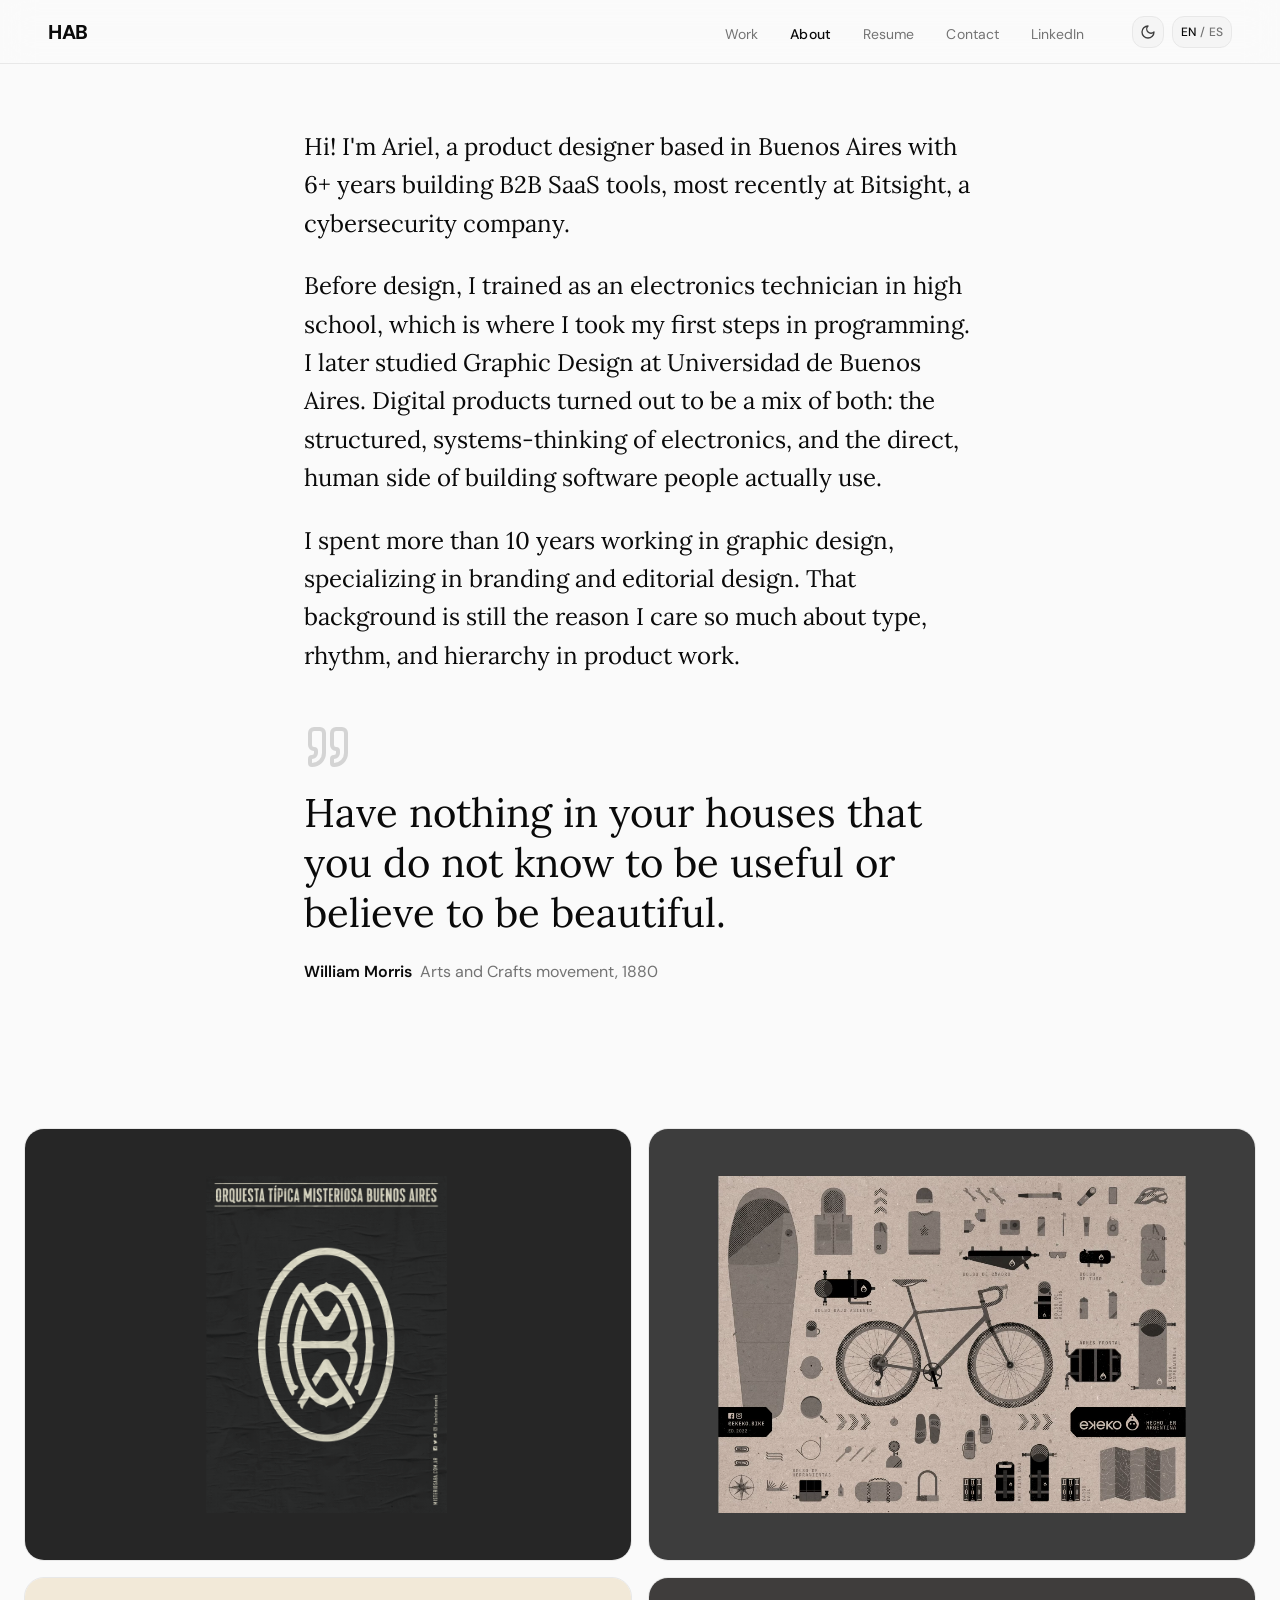
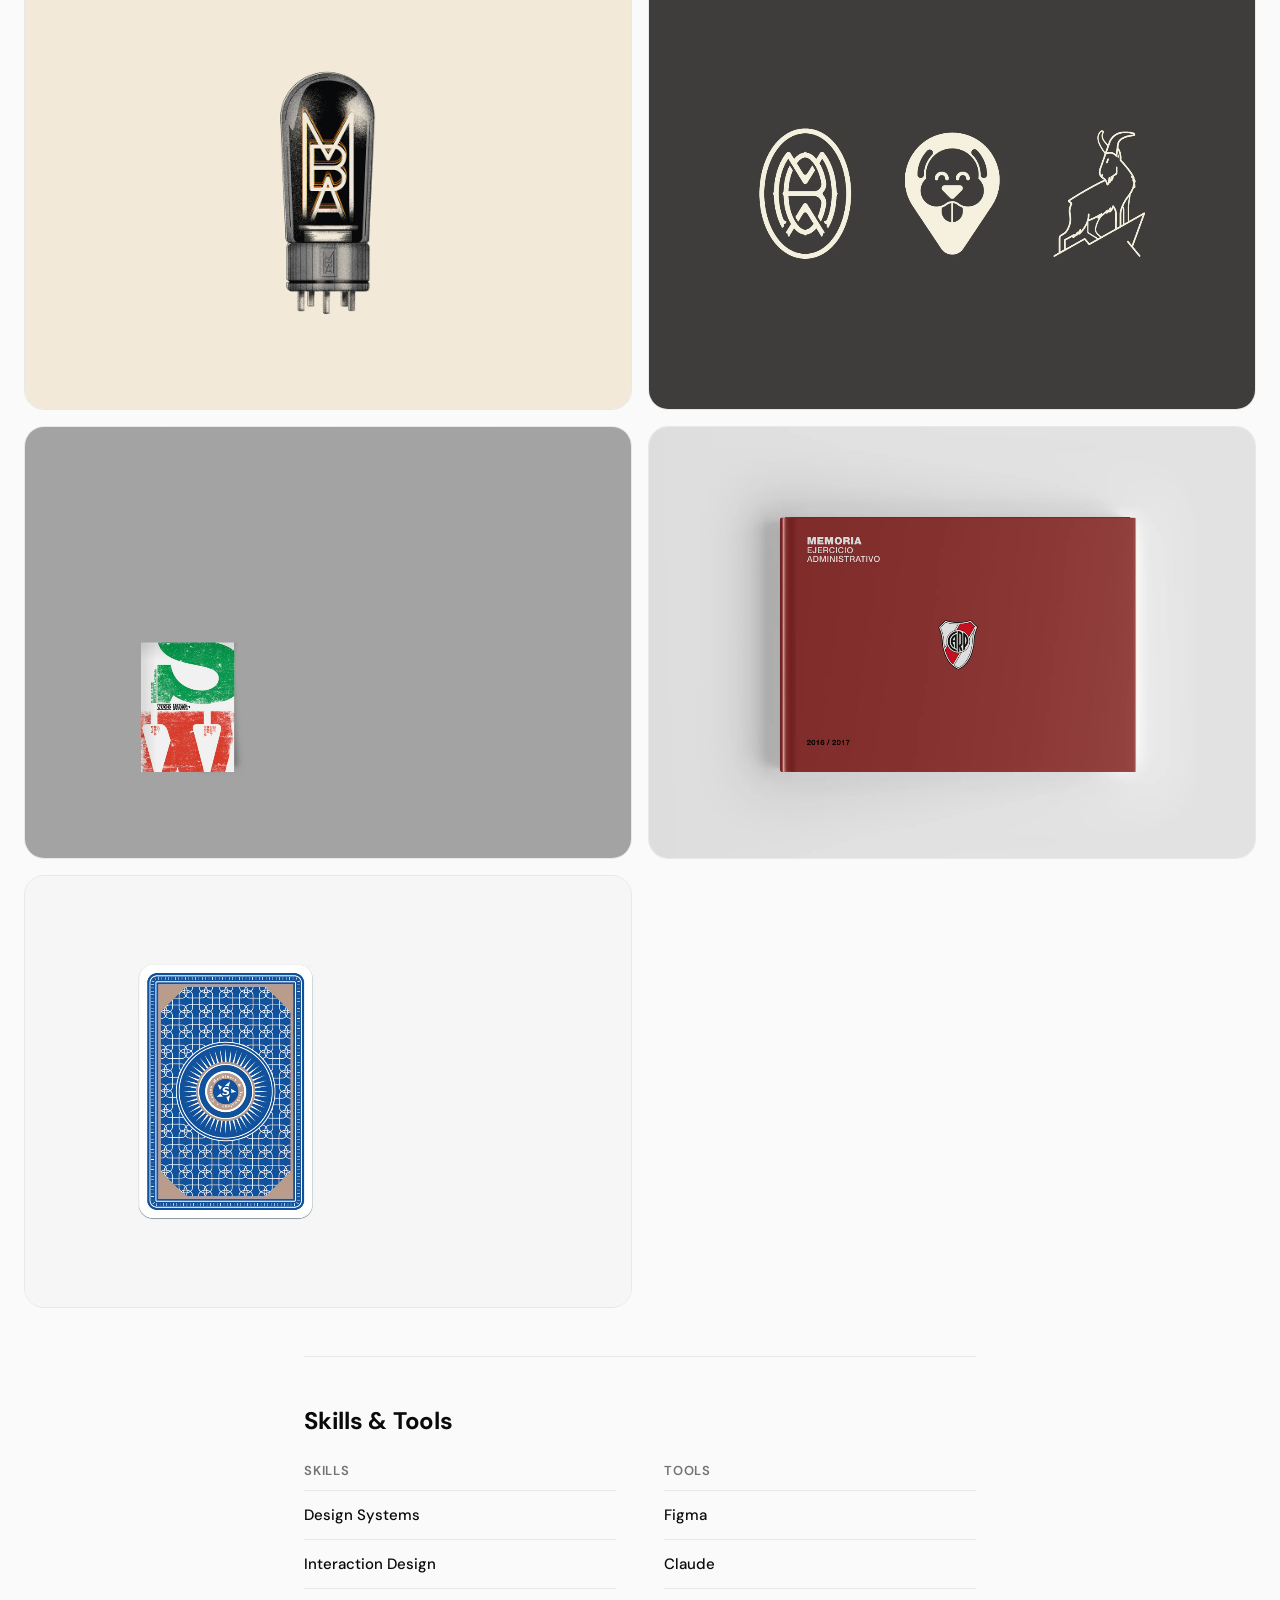
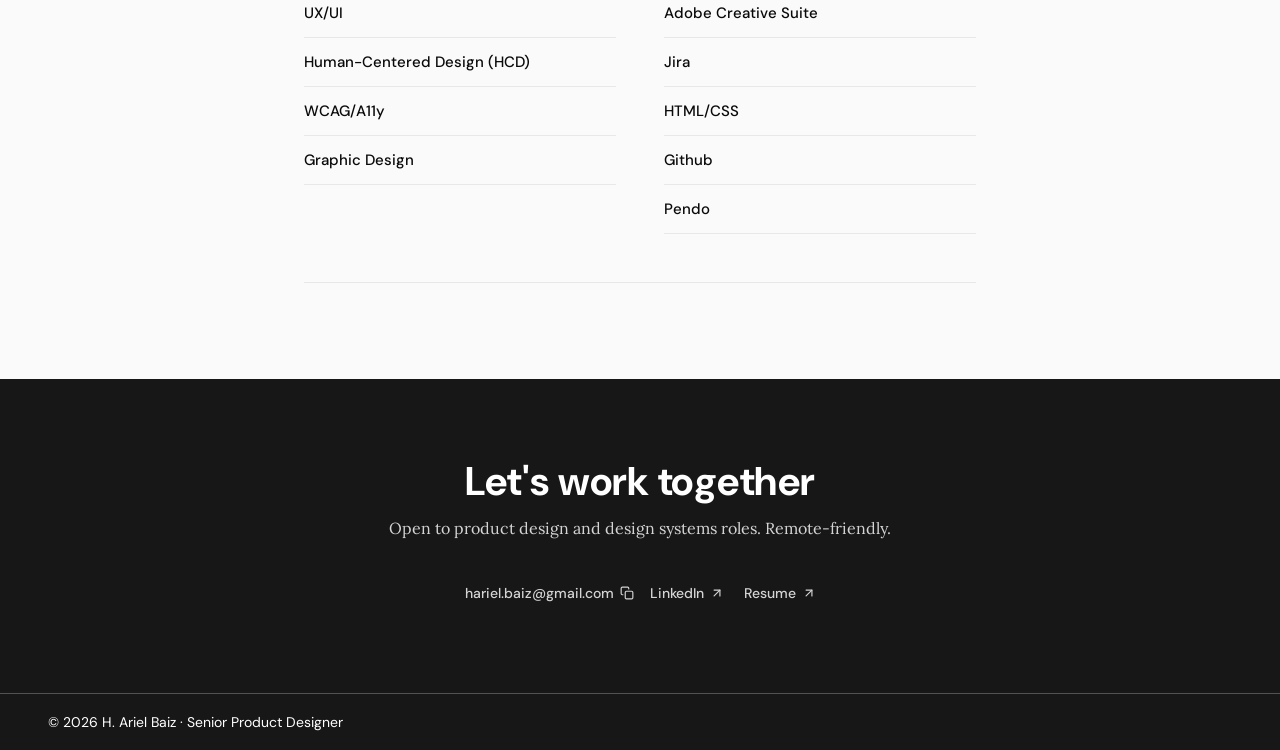
==== about.html @ 9fe49518 "v1.2.0 — CS3 gate disabled, CS2 outcome banner layout, About page updates" ====
<!DOCTYPE html>
<html lang="en" data-i18n-title="meta.title.about">
<head>
  <meta charset="UTF-8"/>
  <link rel="stylesheet" href="css/tokens.css"/>
  <link rel="stylesheet" href="css/base.css"/>
  <link rel="stylesheet" href="css/about.css"/>
  <link rel="icon" href="images/favicon.ico"/>
  <meta name="viewport" content="width=device-width, initial-scale=1.0"/>
  <title>About — H. Ariel Baiz · Senior Product Designer</title>
</head>
<body>

<nav>
  <a class="nav-name" href="index.html" data-i18n="nav.brand">HAB</a>
  <ul class="nav-links">
    <li><a href="index.html#work" data-i18n="nav.work">Work</a></li>
    <li><a href="about.html" aria-current="page" data-i18n="nav.about">About</a></li>
    <li><a href="downloads/Hariel-Baiz-Resume-EN.pdf" data-i18n-href="resume.href" target="_blank"><span data-i18n="nav.resume">Resume</span></a></li>
    <li><a href="#" data-email-href><span data-i18n="nav.contact">Contact</span></a></li>
    <li><a href="https://www.linkedin.com/in/hariel-baiz" class="nav-cta" target="_blank"><span data-i18n="nav.linkedin">LinkedIn</span></a></li>
  </ul>
  <div class="nav-controls">
    <button class="theme-toggle" aria-label="Toggle theme">
      <span class="icon-moon"><svg width="16" height="16" viewBox="0 0 24 24" fill="none" stroke="currentColor" stroke-width="2" stroke-linecap="round" stroke-linejoin="round"><path d="M12 3a6 6 0 0 0 9 9 9 9 0 1 1-9-9Z"/></svg></span>
      <span class="icon-sun"><svg width="16" height="16" viewBox="0 0 24 24" fill="none" stroke="currentColor" stroke-width="2" stroke-linecap="round" stroke-linejoin="round"><circle cx="12" cy="12" r="4"/><path d="M12 2v2"/><path d="M12 20v2"/><path d="m4.93 4.93 1.41 1.41"/><path d="m17.66 17.66 1.41 1.41"/><path d="M2 12h2"/><path d="M20 12h2"/><path d="m6.34 17.66-1.41 1.41"/><path d="m19.07 4.93-1.41 1.41"/></svg></span>
    </button>
    <button class="lang-toggle" aria-label="Toggle language">
      <span class="lang-active">EN</span><span class="lang-sep">/</span><span class="lang-label">ES</span>
    </button>
    <button class="nav-toggle" aria-label="Toggle menu" aria-expanded="false">
      <svg class="icon-menu" width="18" height="18" viewBox="0 0 24 24" fill="none" stroke="currentColor" stroke-width="2" stroke-linecap="round" stroke-linejoin="round"><line x1="3" y1="6" x2="21" y2="6"/><line x1="3" y1="12" x2="21" y2="12"/><line x1="3" y1="18" x2="21" y2="18"/></svg>
      <svg class="icon-close" width="18" height="18" viewBox="0 0 24 24" fill="none" stroke="currentColor" stroke-width="2" stroke-linecap="round" stroke-linejoin="round"><line x1="18" y1="6" x2="6" y2="18"/><line x1="6" y1="6" x2="18" y2="18"/></svg>
    </button>
  </div>
</nav>

<!-- ── MAIN ── -->
<main class="about-wrap">

  <!-- BIO -->
  <section class="about-bio reveal">
    <div class="about-bio__text">
      
      <p data-i18n="about.p1">Hi! I'm Ariel, a product designer based in Buenos Aires with 6+ years building B2B SaaS tools, most recently at Bitsight, a cybersecurity company.</p>
      <p data-i18n="about.p2">Before design, I trained as an electronics technician in high school, which is where I took my first steps in programming. I later studied Graphic Design at Universidad de Buenos Aires. Digital products turned out to be a mix of both: the structured, systems-thinking of electronics, and the direct, human side of building software people actually use.</p>
      <p class="about-gd-para" data-i18n="about.p3">
        I spent more than 10 years working in graphic design, specializing in branding and editorial design. That background is still the reason I care so much about type, rhythm, and hierarchy in product work.
      </p>
      <div class="testimonial-card testimonial-card--inline">
        <div class="quote-icon"><svg viewBox="0 0 24 24" fill="none" stroke="currentColor" stroke-width="2" stroke-linecap="round" stroke-linejoin="round"><path d="M16 3a2 2 0 0 0-2 2v6a2 2 0 0 0 2 2 1 1 0 0 1 1 1v1a2 2 0 0 1-2 2 1 1 0 0 0-1 1v2a1 1 0 0 0 1 1 6 6 0 0 0 6-6V5a2 2 0 0 0-2-2z"/><path d="M5 3a2 2 0 0 0-2 2v6a2 2 0 0 0 2 2 1 1 0 0 1 1 1v1a2 2 0 0 1-2 2 1 1 0 0 0-1 1v2a1 1 0 0 0 1 1 6 6 0 0 0 6-6V5a2 2 0 0 0-2-2z"/></svg></div>
        <div class="testimonial-quote" data-i18n="about.quote.text">Have nothing in your houses that you do not know to be useful or believe to be beautiful.</div>
        <div class="testimonial-meta">
          <span class="t-role">William Morris</span>
          <span class="t-moment" data-i18n="about.quote.moment">Arts and Crafts movement, 1880</span>
        </div>
      </div>
      
    </div>
  </section>

  <!-- GRAPHIC DESIGN GRID -->
  <section class="graphic-grid reveal">
    <div class="graphic-grid__items">
      <figure class="graphic-grid__item">
        <div class="graphic-grid__media"><img src="images/about/mba-posters.gif" alt="MBA poster series" loading="lazy"/></div>
      </figure>
      <figure class="graphic-grid__item">
        <div class="graphic-grid__media"><video src="images/about/bitacoras.webm" autoplay muted loop playsinline></video></div>
      </figure>
      <figure class="graphic-grid__item">
        <div class="graphic-grid__media"><img src="images/about/mba-illustration.png" alt="MBA illustration work" loading="lazy"/></div>
      </figure>
      <figure class="graphic-grid__item">
        <div class="graphic-grid__media"><video src="images/about/logos.webm" autoplay muted loop playsinline></video></div>
      </figure>
      <figure class="graphic-grid__item">
        <div class="graphic-grid__media"><video src="images/about/tuco.webm" autoplay muted loop playsinline></video></div>
      </figure>
      <figure class="graphic-grid__item">
        <div class="graphic-grid__media"><video src="images/about/river.webm" autoplay muted loop playsinline></video></div>
      </figure>
      <figure class="graphic-grid__item">
        <div class="graphic-grid__media"><video src="images/about/casino.webm" autoplay muted loop playsinline></video></div>
      </figure>
    </div>
  </section>

  <div class="divider"></div>

  <!-- SKILLS -->
  <section class="about-skills about-skills--plain reveal">
    <h2 data-i18n="about.skills.heading">Skills & Tools</h2>
    <div class="about-skills__columns">
      <div class="about-skills__col">
        <h3 class="about-skills__subhead" data-i18n="about.skills.subhead">Skills</h3>
        <ul class="plain-list">
          <li><span class="plain-list__name">Design Systems</span></li>
          <li><span class="plain-list__name">Interaction Design</span></li>
          <li><span class="plain-list__name">UX/UI</span></li>
          <li><span class="plain-list__name">Human-Centered Design (HCD)</span></li>
          <li><span class="plain-list__name">WCAG/A11y</span></li>
          <li><span class="plain-list__name">Graphic Design</span></li>
        </ul>
      </div>
      <div class="about-skills__col">
        <h3 class="about-skills__subhead" data-i18n="about.tools.subhead">Tools</h3>
        <ul class="plain-list">
          <li><span class="plain-list__name">Figma</span></li>
          <li><span class="plain-list__name">Claude</span></li>
          <li><span class="plain-list__name">Adobe Creative Suite</span></li>
          <li><span class="plain-list__name">Jira</span></li>
          <li><span class="plain-list__name">HTML/CSS</span></li>
          <li><span class="plain-list__name">Github</span></li>
          <li><span class="plain-list__name">Pendo</span></li>
        </ul>
      </div>
    </div>
  </section>

  <div class="divider"></div>


</main>

<!-- ── CONTACT ── -->
<section class="contact-dark">
  <h2 data-i18n="contact.title">Let's work <em>together</em></h2>
  <p data-i18n="contact.sub">Open to product design and design systems roles. Remote-friendly.</p>
  <div class="contact-links">
    <span class="email-copy-group">
      <a href="#" class="btn-text-dark" data-email>hariel.baiz@gmail.com</a>
      <button type="button" class="copy-btn" data-copy-email aria-label="Copy email address">
        <svg class="icon-copy" width="14" height="14" viewBox="0 0 24 24" fill="none" stroke="currentColor" stroke-width="2" stroke-linecap="round" stroke-linejoin="round"><rect x="9" y="9" width="13" height="13" rx="2"/><path d="M5 15H4a2 2 0 0 1-2-2V4a2 2 0 0 1 2-2h9a2 2 0 0 1 2 2v1"/></svg>
        <svg class="icon-check" width="14" height="14" viewBox="0 0 24 24" fill="none" stroke="currentColor" stroke-width="2" stroke-linecap="round" stroke-linejoin="round"><path d="M20 6 9 17l-5-5"/></svg>
      </button>
    </span>
    <a href="https://www.linkedin.com/in/hariel-baiz" class="btn-text-dark"><span data-i18n="nav.linkedin">LinkedIn</span> <svg width="14" height="14" viewBox="0 0 24 24" fill="none" stroke="currentColor" stroke-width="2" stroke-linecap="round" stroke-linejoin="round"><path d="M7 7h10v10"/><path d="M7 17 17 7"/></svg></a>
    <a href="downloads/Hariel-Baiz-Resume-EN.pdf" data-i18n-href="resume.href" target="_blank" class="btn-text-dark"><span data-i18n="nav.resume">Resume</span> <svg width="14" height="14" viewBox="0 0 24 24" fill="none" stroke="currentColor" stroke-width="2" stroke-linecap="round" stroke-linejoin="round"><path d="M7 7h10v10"/><path d="M7 17 17 7"/></svg></a>
  </div>
</section>

<footer>
  <p data-i18n="footer.copy">© 2026 H. Ariel Baiz · Senior Product Designer</p>
</footer>

<script src="js/site.js" defer></script>
---- css/tokens.css ----
/*
 * tokens.css
 * ─────────────────────────────────────────────────────────
 * HAriel Baiz · Portfolio Design System
 * Source: Figma portfolio-DS  ·  Reference: doc.cc
 *
 * STRUCTURE
 *   1. Google Fonts
 *   2. Primitives  (raw neutral scale + brand)
 *   3. Light mode  (semantic tokens  →  :root)
 *   4. Dark mode   (overrides        →  [data-theme="dark"])
 *   5. Typography tokens
 *   6. Spacing & radius
 *
 * COLOR RULES
 *   · UI uses neutral scale exclusively — including --brand (2026:
 *     replaced blue with neutral. See section 3/4 for values).
 *   · --brand = interactive only: buttons, links, active nav,
 *     focus ring, tag text — now a dark/light neutral flip instead
 *     of a hue, reusing the same --bg-inverse pairing as buttons
 *   · Accent illustration palette (orange, yellow) = NOT for UI
 *
 * TYPOGRAPHY RULES (from Figma Typography page)
 *   Display  → Space Grotesk Bold    72/56/40px  tracking -2/-1.5/-1px
 *   Heading  → DM Sans ExtraBold     32/24px     tracking -0.5/-0.25px
 *              DM Sans Medium        20/18px
 *   Body     → Lora Regular          18/16px     lh 30/26px
 *   UI       → DM Sans Medium        16/14/12px
 *   Nav      → DM Sans Regular       14px
 * ─────────────────────────────────────────────────────────
 */

/* ── 1. FONTS ──────────────────────────────────────────── */
@import url('https://fonts.googleapis.com/css2?family=Space+Grotesk:wght@500,700&family=DM+Sans:ital,opsz,wght@0,9..40,400;0,9..40,500;0,9..40,800;1,9..40,400&family=Lora:ital,wght@0,400;1,400&family=DM+Mono:wght@400;500&display=swap');

/* ── 2. PRIMITIVES ─────────────────────────────────────── */
:root {
  /* Neutral scale — doc.cc foundation */
  --n-0:   #ffffff;
  --n-0-opacity: #fafafa9f;
  --n-50:  #fafafa;
  --n-100: #f5f5f5;
  --n-200: #e8e8e8;
  --n-300: #d4d4d4;
  --n-400: #a3a3a3;
  --n-500: #737373;
  --n-600: #525252;
  --n-700: #3d3d3d;
  --n-800: #262626;
  --n-900: #171717;
  --n-950: #0a0a0a;
  --n-950-opacity: #1717179f;

  /* Brand primitives — blue scale (poster reference), kept for history/
     reference only. No longer wired to --brand (see section 3/4 below,
     2026: brand color replaced with neutral scale across the whole site). */
  --blue-300: #8CA0FF;
  --blue-400: #6E86FF;
  --blue-500: #3350F0;
  --blue-600: #1E2FC2;
  --blue-700: #131F94;

  /* Accent primitives — illustration / decorative use only, not for core UI */
  --orange-500: #E2601C;
  --yellow-500: #E3A72A;

  /* Legacy purple aliases kept for reference — no longer used as brand */
  --purple-600: #3a149a;
  --purple-700: #2b0c7d;
  --purple-300: #9b7dff;
  --purple-500: #4B1EBA;
  --purple-400: #673CD8;
}

/* ── 3. LIGHT MODE (default) ────────────────────────────── */
:root {
  /* Backgrounds */
  --bg:         var(--n-0);
  --bg-subtle:  var(--n-50);
  --bg-muted:   var(--n-100);
  --bg-inverse: var(--n-900);  /* used for dark CTA / contact section */
  --bg-opacity: var(--n-0-opacity);

  /* Surfaces */
  --surface-card:    var(--n-100);
  --surface-card-inverse: var(--n-800);  /* dark card surface, e.g. outcome stats */
  --surface-overlay: rgba(255,255,255,0.95);

  /* Text */
  --text:    var(--n-950);   /* primary   #0a0a0a */
  --text-2:  var(--n-700);   /* secondary #525252 */
  --text-3:  var(--n-500);   /* tertiary  #737373 */
  --text-on-inverse: var(--n-0);
  --text-on-inverse-2: var(--n-300);
  /* Paired with --surface-card-inverse (brand-blue fill) — verified AA against
     both light-mode fill (#1E2FC2, 9.37:1 / 7.98:1) and dark-mode fill (#3350F0,
     5.92:1 / 5.04:1). --blue-300 fails on both (3.83:1 / 2.42:1) — don't use it here. */
  /* Resolves to --text-on-inverse so it always pairs correctly with
     --brand-fill below, which is itself just --bg-inverse. */
  --text-on-brand:   var(--text-on-inverse);
  --text-on-brand-2: var(--text-on-inverse-2);

  /* Borders */
  --border:     var(--n-200);   /* default #e8e8e8 */
  --border-mid: var(--n-300);   /* medium  #d4d4d4 */
  --border-str: var(--n-400);   /* strong  #a3a3a3 */
  --border-on-inverse: var(--n-600);  /* 7.11:1 vs --bg-inverse here (near-black #171717) */

  /* Brand — interactive elements only. Neutral scale, not blue:
     text/link use is a dark neutral, hover deepens further.
     Fill reuses --bg-inverse so buttons automatically get the
     correct dark/light flip (and contrast) per theme — same
     verified pairing as the inverse contact-section card. */
  --brand:       var(--n-900);     /* text/link use */
  --brand-hover: var(--n-950);     /* darker on hover */
  --brand-fill:       var(--bg-inverse);   /* button/progress-bar backgrounds */
  --brand-fill-hover: var(--n-950);
  --brand-tag-bg: var(--n-200);    /* tag pill background — already neutral */

  /* Nav */
  --nav-bg:      var(--surface-overlay);
  --nav-border:  var(--border);
  --nav-text:    var(--text-3);
  --nav-link:   var(--text);

  /* Callout / feature card backgrounds */
  --surface-feature: var(--n-100);
  --surface-win:  #f0faf5;
  --surface-pain: #fdf5f2;
  --border-win:   #b8e4cc;
  --border-pain:  #f5d0c5;
  --surface-shipped:  #f0faf5;
  --border-shipped:   #b8e4cc;
  --surface-deferred: #fdf5f2;
  --border-deferred:  #f5d0c5;
}

/* ── 4. DARK MODE ───────────────────────────────────────── */
[data-theme="dark"] {
  /* Backgrounds */
  --bg:         var(--n-950);  /* #0a0a0a */
  --bg-subtle:  var(--n-900);
  --bg-muted:   var(--n-800);
  --bg-inverse: var(--n-100);    /* contact section flips to white in dark mode */
  --bg-opacity:var(--n-950-opacity);

  /* Surfaces */
  --surface-card:    var(--n-800);
  --surface-card-inverse: var(--n-200);  /* light card surface, e.g. outcome stats */
  --surface-overlay: rgba(10,10,10,0.95);

  /* Text */
  --text:    var(--n-0);     /* #ffffff */
  --text-2:  var(--n-200);   /* #a3a3a3 */
  --text-3:  var(--n-400);   /* #737373 */
  --text-on-inverse: var(--n-950);
  --text-on-inverse-2: var(--n-600);

  /* Borders */
  --border:     var(--n-700);   /* #262626 */
  --border-mid: var(--n-600);   /* #3d3d3d */
  --border-str: var(--n-500);   /* #525252 */
  /* --bg-inverse flips to near-white here — was missing this override
     entirely, so .btn-ghost-dark's border fell back to the light-mode
     value (n-600) or, worse, a hardcoded white that vanished. */
  --border-on-inverse: var(--n-300);  /* 4.35:1 vs --bg-inverse here (near-white #f5f5f5) */

  /* Brand — text use: light neutral, readable against the dark page bg */
  --brand:       var(--n-100);
  --brand-hover: var(--n-0);
  /* Fill use (buttons, progress bar): --bg-inverse flips light here, so it
     still pops against the dark page — paired text uses --text-on-inverse
     (dark), which flips automatically along with it. */
  --brand-fill:       var(--bg-inverse);
  --brand-fill-hover: var(--n-0);
  --brand-tag-bg: var(--n-700);

  /* Nav */
  --nav-bg:     var(--surface-overlay);
  --nav-border: var(--border);
  --nav-text:   var(--text-3);
  --nav-link:   var(--text);

  /* Callout surfaces */
  --surface-feature: var(--n-800);
  --surface-win:  #0d1f15;
  --surface-pain: #1f0f0a;
  --border-win:   #1d4a30;
  --border-pain:  #4a2010;
  --surface-shipped:  #0d1f15;
  --border-shipped:   #1d4a30;
  --surface-deferred: #1f0f0a;
  --border-deferred:  #4a2010;
}

/* ── 5. TYPOGRAPHY TOKENS ───────────────────────────────── */
:root {
  --f-display: 'DM Sans', sans-serif;
  --f-ui:      'DM Sans', system-ui, sans-serif;
  --f-body:    'Lora', Georgia, serif;
  --f-mono:    'DM Mono', monospace;

  /* Display — Space Grotesk Bold */
  --t-display-2xl: 700 72px/80px var(--f-display);
  --t-display-xl:  700 56px/64px var(--f-display);
  --t-display-lg:  700 40px/48px var(--f-display);

  /* Heading — DM Sans */
  --t-heading-xl: 700 32px/40px var(--f-ui);   /* letter-spacing: -0.5px */
  --t-heading-lg: 700 24px/32px var(--f-ui);   /* letter-spacing: -0.25px */
  --t-heading-md: 500 20px/28px var(--f-ui);
  --t-heading-sm: 500 18px/26px var(--f-ui);

  /* Body — Lora */
  --t-body-lg: 400 18px/30px var(--f-body);
  --t-body-md: 400 16px/26px var(--f-body);

  /* UI — DM Sans */
  --t-label-lg: 500 16px/24px var(--f-ui);
  --t-label-md: 500 14px/20px var(--f-ui);
  --t-label-sm: 500 12px/16px var(--f-ui);
  --t-caption:  400 12px/16px var(--f-ui);
  --t-nav:      400 14px/20px var(--f-ui);
}

/* ── 6. SPACING & RADIUS ────────────────────────────────── */
:root {
  --r-sm:   6px;
  --r-md:   12px;
  --r-lg:   20px;
  --r-pill: 999px;

  --space-xs:  8px;
  --space-sm:  16px;
  --space-md:  24px;
  --space-lg:  48px;
  --space-xl:  80px;
  --space-2xl: 96px;

  /* Legacy aliases — referenced by case study components */
  --radius-sm:  var(--r-sm);
  --radius-md:  var(--r-md);
  --radius-lg:  var(--r-lg);
  --purple:     var(--brand);        /* now resolves to neutral */
  --purple-mid: var(--brand-hover);  /* now resolves to neutral */
  --magenta:    var(--brand);        /* now resolves to neutral */
  --bg-soft:    var(--bg-subtle);
  --bg-card:    var(--surface-card);
  --text-mid:   var(--text-2);
  --text-mute:  var(--text-3);
}
---- css/base.css ----
/*
 * base.css
 * ─────────────────────────────────────────────────────────
 * Reset · Nav · Footer · Buttons · Chips · Utilities
 * Shared by every page in the portfolio
 * ─────────────────────────────────────────────────────────
 */

/* ── RESET ─────────────────────────────────────────────── */
*, *::before, *::after { box-sizing: border-box; margin: 0; padding: 0; }
html { scroll-behavior: smooth; overflow-x: hidden; }
img, video { max-width: 100%; display: block; }

/* ── BASE ──────────────────────────────────────────────── */
body {
  font-family: var(--f-ui);
  font-size: 20px;
  background: var(--bg-subtle);
  color: var(--text);
  line-height: 1.6;
  -webkit-font-smoothing: antialiased;
  transition: background-color 0.25s ease, color 0.25s ease;
}

/* ── NAV ───────────────────────────────────────────────── */
nav {
  position: sticky;
  top: 0;
  z-index: 100;
  background: var(--bg-opacity);
  backdrop-filter: blur(16px);
  -webkit-backdrop-filter: blur(16px);
  border-bottom: 1px solid var(--nav-border);
  height: 64px;
  padding: 0 48px;
  display: flex;
  align-items: center;
  justify-content: space-between;
  gap: 32px;
}

/* Logo — Space Grotesk Bold 18px */
.nav-name {
  font-family: var(--f-display);
  font-weight: 800;
  font-size: 20px;
  line-height: 1;
  letter-spacing: -0.3px;
  color: var(--text);
  text-decoration: none;
  white-space: nowrap;
  flex-shrink: 0;
}

.nav-links {
  display: flex;
  gap: 32px;
  list-style: none;
  flex: 1;
  justify-content: flex-end;
  margin-right: 16px;
}

/* Nav/Default — DM Sans Regular 14px */
.nav-links a {
  font-family: var(--f-ui);
  font-size: 14px;
  font-weight: 400;
  line-height: 20px;
  letter-spacing: 0.1px;
  color: var(--nav-text);
  text-decoration: none;
  transition: color 0.15s;
  display: inline-flex;
  align-items: center;
  gap: 4px;
}
.nav-links a:hover,
.nav-links a[aria-current="page"] {
  /* Nav/Active — DM Sans Medium */
  font-weight: 500;
  color: var(--nav-link);
}

/* Contact CTA — DM Sans Medium 14px brand */
.nav-cta {
  font-family: var(--f-ui);
  font-weight: 400;
  font-size: 14px;
  line-height: 20px;
  letter-spacing: 0.1px;
  color: var(--nav-text);
  text-decoration: none;
  white-space: nowrap;
  flex-shrink: 0;
  transition: opacity 0.15s;
}
.nav-cta:hover { 
  font-weight: 500; 
  color: var(--nav-link);
}

/* ── NAV CONTROLS (theme + lang) ────────────────────────── */
.nav-controls {
  display: flex;
  align-items: center;
  gap: 8px;
  flex-shrink: 0;
}

/* Theme toggle button */
.theme-toggle {
  width: 32px;
  height: 32px;
  border-radius: var(--r-md);
  border: 1px solid var(--border);
  background: var(--bg-muted);
  color: var(--text-2);
  cursor: pointer;
  display: flex;
  align-items: center;
  justify-content: center;
  font-size: 15px;
  transition: background 0.15s, border-color 0.15s, color 0.15s;
  padding: 0;
  line-height: 1;
}
.theme-toggle:hover {
  background: var(--bg-subtle);
  border-color: var(--border-mid);
  color: var(--text);
}
/* Icon swap via data-theme on <html> */
.theme-toggle .icon-sun  { display: none; }
.theme-toggle .icon-moon { display: block; }
[data-theme="dark"] .theme-toggle .icon-sun  { display: block; }
[data-theme="dark"] .theme-toggle .icon-moon { display: none; }
.theme-toggle .icon-sun svg,
.theme-toggle .icon-moon svg { width: 16px; height: 16px; display: block; }

/* Language toggle button (EN / ES) */
.lang-toggle {
  height: 32px;
  border-radius: var(--r-md);
  border: 1px solid var(--border);
  background: var(--bg-muted);
  color: var(--text-2);
  cursor: pointer;
  display: flex;
  align-items: center;
  gap: 4px;
  font-family: 'DM Sans', sans-serif;
  font-size: 12px;
  font-weight: 500;
  padding: 0 8px;
  line-height: 1;
  transition: background 0.15s, border-color 0.15s, color 0.15s;
}
.lang-toggle:hover {
  background: var(--bg-subtle);
  border-color: var(--border-mid);
  color: var(--text);
}
.lang-toggle .lang-active {
  color: var(--text);
}
.lang-toggle .lang-sep {
  color: var(--text-3);
}
.lang-toggle .lang-label {
  color: var(--text-3);
}

/* Mobile nav toggle (hamburger) — hidden on desktop, shown below 640px */
.nav-toggle {
  display: none;
  width: 32px;
  height: 32px;
  border-radius: var(--r-md);
  border: 1px solid var(--border);
  background: var(--bg-muted);
  color: var(--text-2);
  cursor: pointer;
  align-items: center;
  justify-content: center;
  padding: 0;
  line-height: 1;
  transition: background 0.15s, border-color 0.15s, color 0.15s;
}
.nav-toggle:hover {
  background: var(--bg-subtle);
  border-color: var(--border-mid);
  color: var(--text);
}
.nav-toggle svg { width: 18px; height: 18px; display: block; }
.nav-toggle .icon-close { display: none; }
.nav-toggle.is-open .icon-menu  { display: none; }
.nav-toggle.is-open .icon-close { display: block; }

/* ── DIVIDER ────────────────────────────────────────────── */
.divider {
  height: 1px;
  background: var(--border);
}

/* ── BUTTONS ────────────────────────────────────────────── */

/* Button/MD — DM Sans Medium 14px/20px */
.btn-primary {
  display: inline-flex;
  align-items: center;
  gap: 6px;
  font-family: var(--f-ui);
  font-weight: 500;
  font-size: 14px;
  line-height: 20px;
  letter-spacing: 0.1px;
  color: #fff;
  background: var(--brand-fill);
  padding: 10px 20px;
  border-radius: var(--r-md);
  border: none;
  text-decoration: none;
  cursor: pointer;
  transition: background 0.15s, transform 0.15s;
  white-space: nowrap;
}
.btn-primary:hover {
  background: var(--brand-fill-hover);
  transform: translateY(-1px);
}

.btn-secondary {
  display: inline-flex;
  align-items: center;
  gap: 6px;
  font-family: var(--f-ui);
  font-weight: 500;
  font-size: 14px;
  line-height: 20px;
  letter-spacing: 0.1px;
  color: var(--text);
  background: transparent;
  border: 1px solid var(--border-mid);
  padding: 10px 20px;
  border-radius: var(--r-md);
  text-decoration: none;
  cursor: pointer;
  transition: border-color 0.15s, color 0.15s, transform 0.15s;
  white-space: nowrap;
}
.btn-secondary:hover {
  border-color: var(--border-str);
  transform: translateY(-1px);
}

/* Used on dark background (contact section) */
.btn-white {
  display: inline-flex;
  align-items: center;
  gap: 8px;
  font-family: var(--f-ui);
  font-weight: 500;
  font-size: 14px;
  line-height: 20px;
  color: var(--text-on-inverse);
  background: var(--bg-inverse);
  padding: 10px 22px;
  border-radius: var(--r-md);
  border: none;
  text-decoration: none;
  cursor: pointer;
  transition: opacity 0.15s;
}
.btn-white:hover { opacity: 0.88; }

.btn-ghost-dark {
  display: inline-flex;
  align-items: center;
  gap: 8px;
  font-family: var(--f-ui);
  font-weight: 500;
  font-size: 14px;
  line-height: 20px;
  color: var(--text-on-inverse);
  border: 1px solid var(--border-on-inverse);
  padding: 10px 22px;
  border-radius: var(--r-md);
  text-decoration: none;
  cursor: pointer;
  background: transparent;
  transition: border-color 0.15s;
}
.btn-ghost-dark:hover { border-color: var(--text-on-inverse); }

/* Email + copy-to-clipboard button, sits next to the email pill in .contact-dark */
.email-copy-group {
  display: inline-flex;
  align-items: center;
  gap: 2px;
}
.copy-btn {
  width: auto;
  height: auto;
  display: inline-flex;
  align-items: center;
  justify-content: center;
  border-radius: none;
  border:none;
  background: transparent;
  color: var(--text-on-inverse-2);
  cursor: pointer;
  padding: 0;
  transition: border-color 0.15s, color 0.15s;
}
.copy-btn:hover {
  border-color: var(--text-on-inverse);
  color: var(--text-on-inverse);
}
.copy-btn svg { width: 14px; height: 14px; display: block; }
.copy-btn .icon-check { display: none; }
.copy-btn.is-copied .icon-copy  { display: none; }
.copy-btn.is-copied .icon-check { display: block; }
.copy-btn.is-copied {
  border-color: var(--text-on-inverse);
  color: var(--text-on-inverse);
}

/* Plain text button — no border/fill, for secondary links on dark backgrounds */
.btn-text-dark {
  display: inline-flex;
  align-items: center;
  gap: 6px;
  font-family: var(--f-ui);
  font-weight: 500;
  font-size: 14px;
  line-height: 20px;
  color: var(--text-on-inverse-2);
  text-decoration: none;
  padding: 10px 4px;
  cursor: pointer;
  transition: color 0.15s;
}
.btn-text-dark:hover {
  color: var(--text-on-inverse);
  text-decoration: underline;
  text-underline-offset: 3px;
}

/* ── CHIPS / TAGS ───────────────────────────────────────── */

/* Filled brand tag (cards, hero chips) */
.chip, .card-tag, .tag {
  display: inline-flex;
  align-items: center;
  font-family: var(--f-ui);
  font-size: 11px;
  font-weight: 500;
  letter-spacing: .4px;
  color: var(--text-2);
  background: var(--brand-tag-bg);
  padding: 4px 8px;
  border-radius: var(--r-pill);
  white-space: nowrap;
  text-transform: uppercase;
}

/* Outline chip variant */
.chip.outline {
  background: transparent;
  color: var(--text-3);
  border: 1px solid var(--border-mid);
}

/* ── TESTIMONIALS ───────────────────────────────────────────
   Shared across case studies and about.html — single source
   so the two stop drifting out of sync with each other. */
.testimonial-card { margin: 3rem 0 5rem; }
.testimonial-quote { font-family: var(--f-body); font-size: 2.5rem; line-height: 1.25; color: var(--text); margin-bottom: 1.3rem; }
.quote-icon {
  margin-bottom: .5rem;
  width: 3rem;
  color: var(--text-on-inverse-2);
}
.quote-icon svg { width: 100%; height: auto; }
.testimonial-quote code { font-family: var(--f-mono); font-size: 0.85em; background: var(--bg-muted); padding: 0.1em 0.4em; border-radius: var(--r-sm); color: var(--text-2); font-style: normal; }
.testimonial-meta { display: flex; flex-direction: row; gap: 8px; }
.t-role   { font-family: var(--f-ui); font-size: 1rem; font-weight: 600; color: var(--text); white-space: nowrap; flex-shrink: 0; }
.t-moment { font-family: var(--f-ui); font-size: 1rem; color: var(--text-3); }

/* Word-by-word reveal — as if the person were speaking the quote */
.tq-word {
  display: inline-block;
  opacity: 0;
  transform: translateY(6px);
  transition: opacity 0.4s ease, transform 0.4s ease;
}
.testimonial-card.is-talking .tq-word {
  opacity: 1;
  transform: translateY(0);
}
@media (prefers-reduced-motion: reduce) {
  .tq-word { transition: none; opacity: 1; transform: none; }
}

/* Simple quote variant — plain italic quote + cite, no icon/word-reveal */
.testimonial { background: var(--surface-feature); border: 1px solid var(--border); border-radius: var(--r-md); padding: 1.5rem; margin: 2rem 0; }
.testimonial p { font-family: var(--f-body); font-style: italic; font-size: 1rem; color: var(--text); margin-bottom: 0.75rem; }
.testimonial cite { font-family: var(--f-ui); font-size: 0.82rem; color: var(--text-3); font-style: normal; }

@media (max-width: 1024px) {
  .testimonial-quote { font-size: 2.2rem; }
}
@media (max-width: 480px) {
  .testimonial-quote { font-size: 1.8rem; }
  .quote-icon { width: 2.5rem; }
  .t-role, .t-moment { font-size: 0.8rem; }
}

/* ── FOOTER ─────────────────────────────────────────────── */
footer {
  background: var(--bg-inverse);
  padding: 20px 48px;
  display: flex;
  align-items: center;
  justify-content: space-between;
  gap: 16px;
  border-top: 1px solid var(--border-on-inverse);
}
footer p,
footer a {
  font-family: var(--f-ui);
  font-size: 14px;
  line-height: 16px;
  color: var(--text-on-inverse);
  text-decoration: none;
}
footer a {
  display: inline-flex;
  align-items: center;
  gap: 4px;
}
footer a:hover { font-weight: 600; }

/* ── ANIMATIONS ─────────────────────────────────────────── */
@keyframes fadeUp {
  from { opacity: 0; transform: translateY(14px); }
  to   { opacity: 1; transform: none; }
}

/* Triggered on load (hero elements) */
.js .fade-in {
  opacity: 0;
  animation: fadeUp 0.55s ease both;
}
.fade-in:nth-child(1) { animation-delay: 0.0s; }
.fade-in:nth-child(2) { animation-delay: 0.1s; }
.fade-in:nth-child(3) { animation-delay: 0.2s; }
.fade-in:nth-child(4) { animation-delay: 0.3s; }
.fade-in:nth-child(5) { animation-delay: 0.4s; }

/* Triggered on scroll (IntersectionObserver in site.js) */
/* Only hide .reveal when JS has loaded — content always visible without JS */
.js .reveal {
  opacity: 0;
  transform: translateY(16px);
  transition: opacity 0.5s ease, transform 0.5s ease;
}
.js .reveal.visible {
  opacity: 1;
  transform: none;
}

/* Respect reduced motion */
@media (prefers-reduced-motion: reduce) {
  .fade-in { animation: none; opacity: 1; }
  .reveal  { transition: none; opacity: 1; transform: none; }
}

/* ── RESPONSIVE SHARED ─────────────────────────────────── */
@media (max-width: 1024px) {
  nav { padding: 0 32px; }
  footer { padding: 20px 32px; }
}
@media (max-width: 640px) {
  nav { padding: 0 24px; gap: 16px; }
  .nav-toggle { display: flex; }
  .nav-links {
    display: none;
    position: absolute;
    top: 64px;
    left: 0;
    right: 0;
    flex-direction: column;
    align-items: flex-start;
    gap: 0;
    background: var(--bg-subtle);
    border-bottom: 1px solid var(--nav-border);
    padding: 8px 16px 16px;
    margin: 0;
  }
  .nav-links.is-open { display: flex; }
  .nav-links li { width: 100%; }
  .nav-links a,
  .nav-links .nav-cta { width: 100%; padding: 12px 0; }
  footer { padding: 24px; flex-direction: column; text-align: center; }
}
---- css/about.css ----
/*
 * about.css
 * Requires: tokens.css, base.css
 */

/* ── MAIN — single centered column, matching case-study .page-wrap ── */
.about-wrap {
  max-width: 720px;
  margin: 0 auto;
  padding: 4rem 1.5rem 6rem;
}

/* ── GRAPHIC DESIGN GRID ────────────────────────────────── */
/* Curated gallery of previous graphic design work — replaced the
   auto-scrolling carousel (2026-08-12). Same media assets, laid out
   as a static grid. Breaks out of .about-wrap's 720px column the
   same way .carousel-viewport used to, but caps at 1280px instead
   of going full-bleed. Plain tiles, no captions/hover overlay
   (2026-08-14) — captions were tried as a hover-reveal overlay,
   then dropped entirely per Ariel's request. */
.graphic-grid {
  width: 100vw;
  margin-left: calc(-50vw + 50%);
  padding: 1rem 0 3rem;
}
.graphic-grid__items {
  display: grid;
  grid-template-columns: repeat(2, 1fr);
  gap: 16px;
  max-width: 1280px;
  margin: 0 auto;
  padding: 0 1.5rem;
}
.graphic-grid__item {
  margin: 0;
  border-radius: var(--r-lg);
  border: 1px solid var(--border);
  overflow: hidden;
}
.graphic-grid__media {
  aspect-ratio: 1440 / 1024;
  overflow: hidden;
}
.graphic-grid__media img,
.graphic-grid__media video {
  width: 100%;
  height: 100%;
  object-fit: cover;
  display: block;
}

@media (max-width: 640px) {
  .graphic-grid__items { grid-template-columns: 1fr; }
}

/* ── BIO ────────────────────────────────────────────────── */
.about-bio {
  padding: 0 0 3rem;
}
.about-bio__text p {
  font-family: var(--f-body);
  font-size: 1.5rem;
  line-height: 1.6;
  color: var(--text-1);
  margin-bottom: 1.5rem;
}
.about-bio__text p:last-child { margin-bottom: 0; }

/* Testimonial styles moved to base.css (shared with case studies) */

/* ── SKILLS ─────────────────────────────────────────────── */
.about-skills { padding: 3rem 0; }
.about-skills h2 {
  font-family: var(--f-ui); font-weight: 700;
  font-size: 24px; line-height: 32px;
  letter-spacing: -0.25px; color: var(--text); margin-bottom: 24px;
}
/* Plain-text variant, no cards */
.about-skills__columns {
  display: grid;
  grid-template-columns: 1fr 1fr;
  gap: 0 48px;
}
.about-skills__subhead {
  font-family: var(--f-ui); font-weight: 600;
  font-size: 13px; letter-spacing: 0.06em; text-transform: uppercase;
  color: var(--text-3); margin: 0 0 8px;
}
.about-skills--plain .plain-list {
  list-style: none; margin: 0; padding: 0;
  display: flex; flex-direction: column;
}
.about-skills--plain .plain-list li {
  display: flex; align-items: baseline; justify-content: space-between; gap: 24px;
  padding: 12px 0;
  border-bottom: 1px solid var(--border);
}
.about-skills--plain .plain-list li:first-child { border-top: 1px solid var(--border); }
.plain-list__name {
  font-family: var(--f-ui); font-weight: 500;
  font-size: 15px; color: var(--text);
}

/* ── CONTACT ────────────────────────────────────────────── */
.contact-dark {
  background: var(--bg-inverse); padding: 80px 48px; text-align: center;
}
.contact-dark h2 {
  font-family: var(--f-display); font-weight: 700;
  font-size: clamp(2rem, 4vw, 40px);
  line-height: 1.1; 
  letter-spacing: .5px;
  color: var(--text-on-inverse); 
  margin-bottom: 12px;
}
.contact-dark h2 em { font-style: italic; }
.contact-dark > p {
  font-family: var(--f-body); font-size: 16px;
  line-height: 26px; color: var(--text-on-inverse-2); margin-bottom: 32px;
}
.contact-links { display: flex; gap: 12px; justify-content: center; flex-wrap: wrap; }

/* ── RESPONSIVE ─────────────────────────────────────────── */
@media (max-width: 768px) {
  .about-skills--plain .plain-list li { flex-direction: column; align-items: flex-start; gap: 2px; }
}
@media (max-width: 600px) {
  .about-skills__columns { grid-template-columns: 1fr; gap: 24px 0; }
}
@media (max-width: 640px) {
  .about-wrap { padding: 3rem 1rem 4rem; }
  .contact-dark { padding: 64px 16px; }
  .contact-links { flex-direction: column; align-items: center;}
}
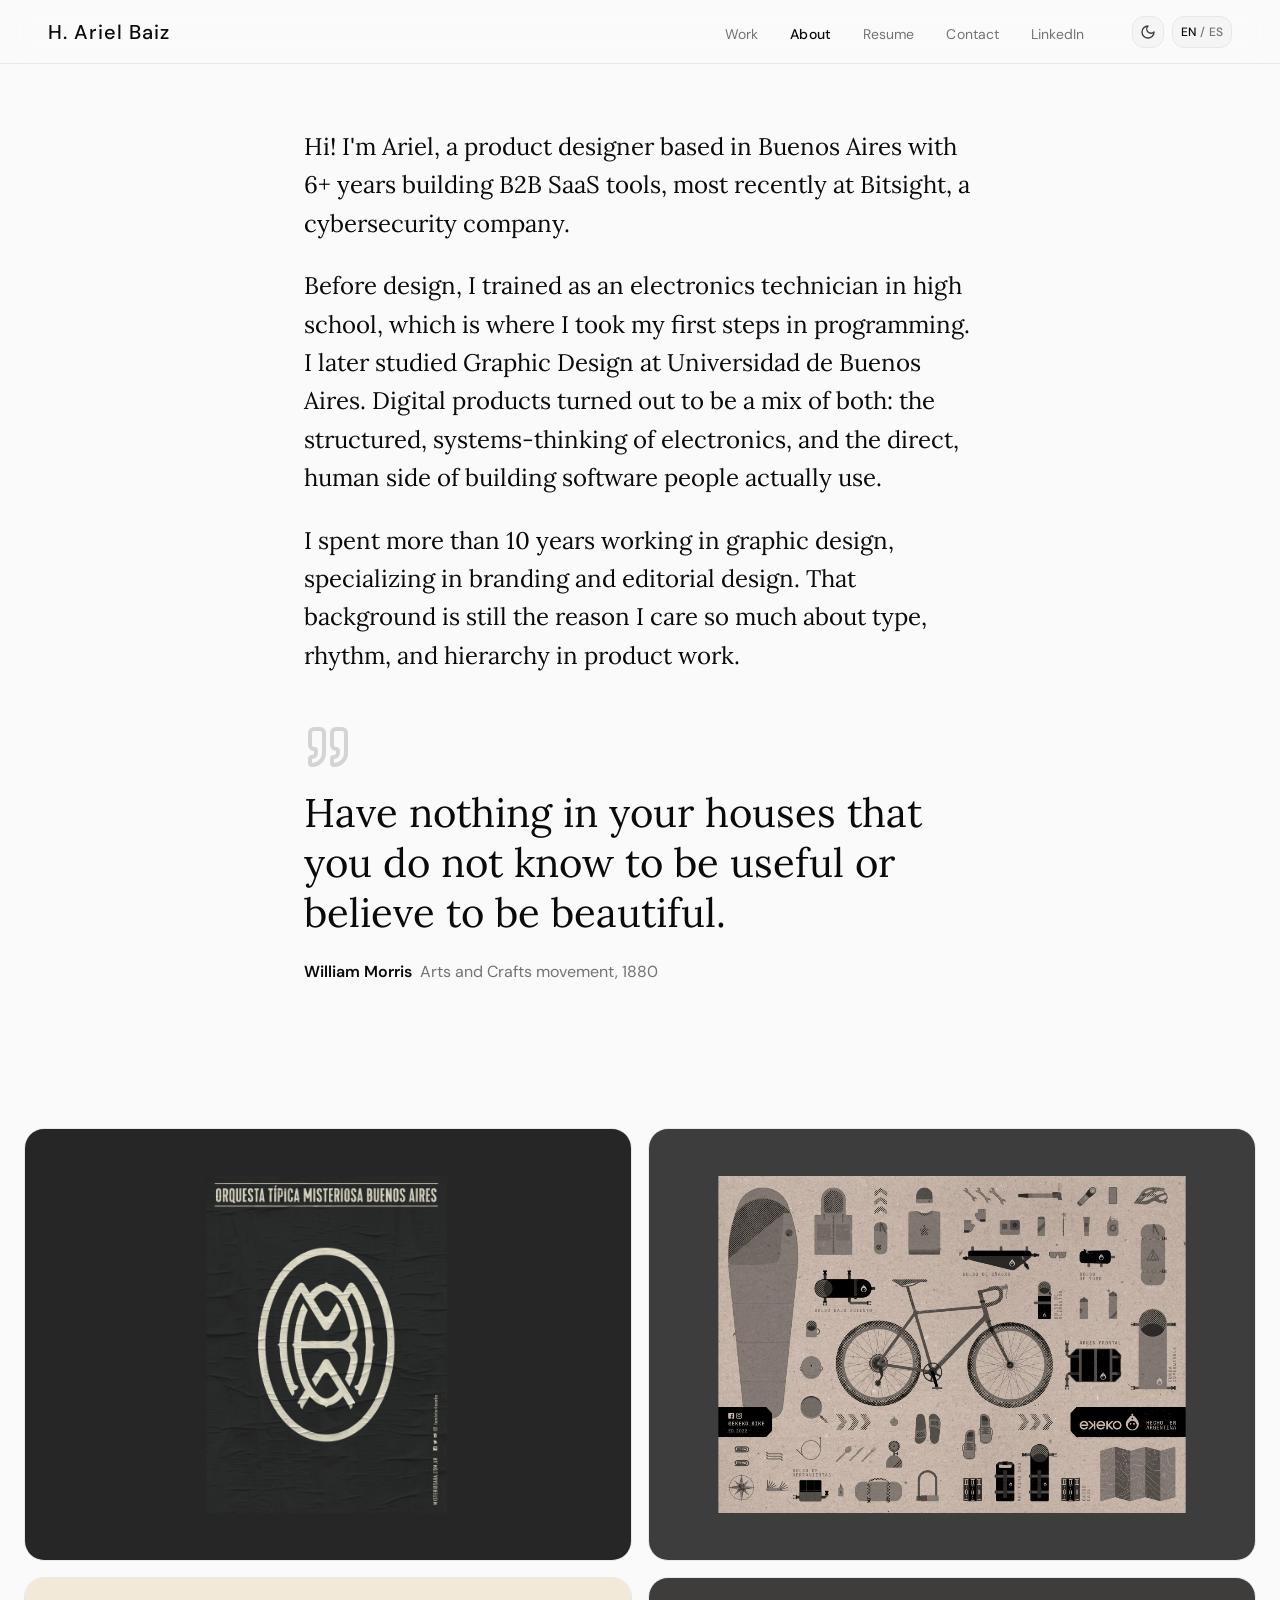
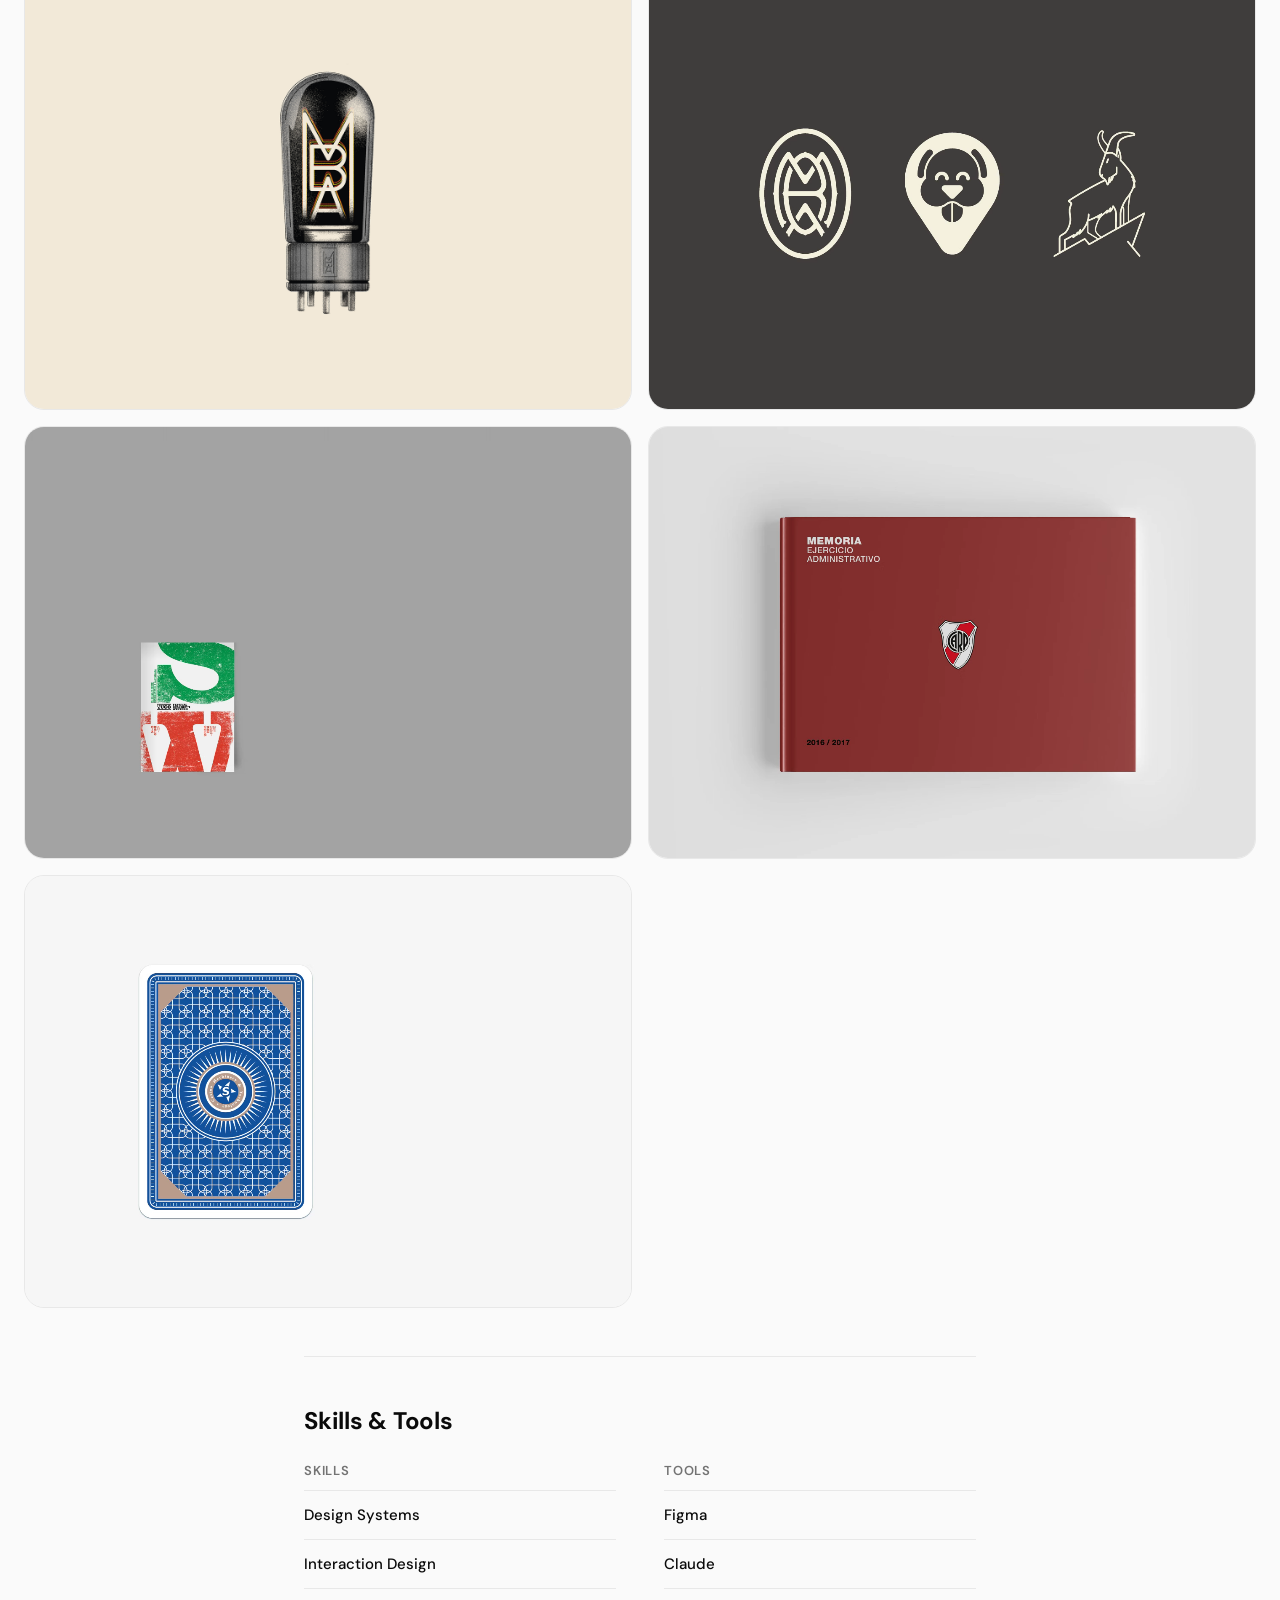
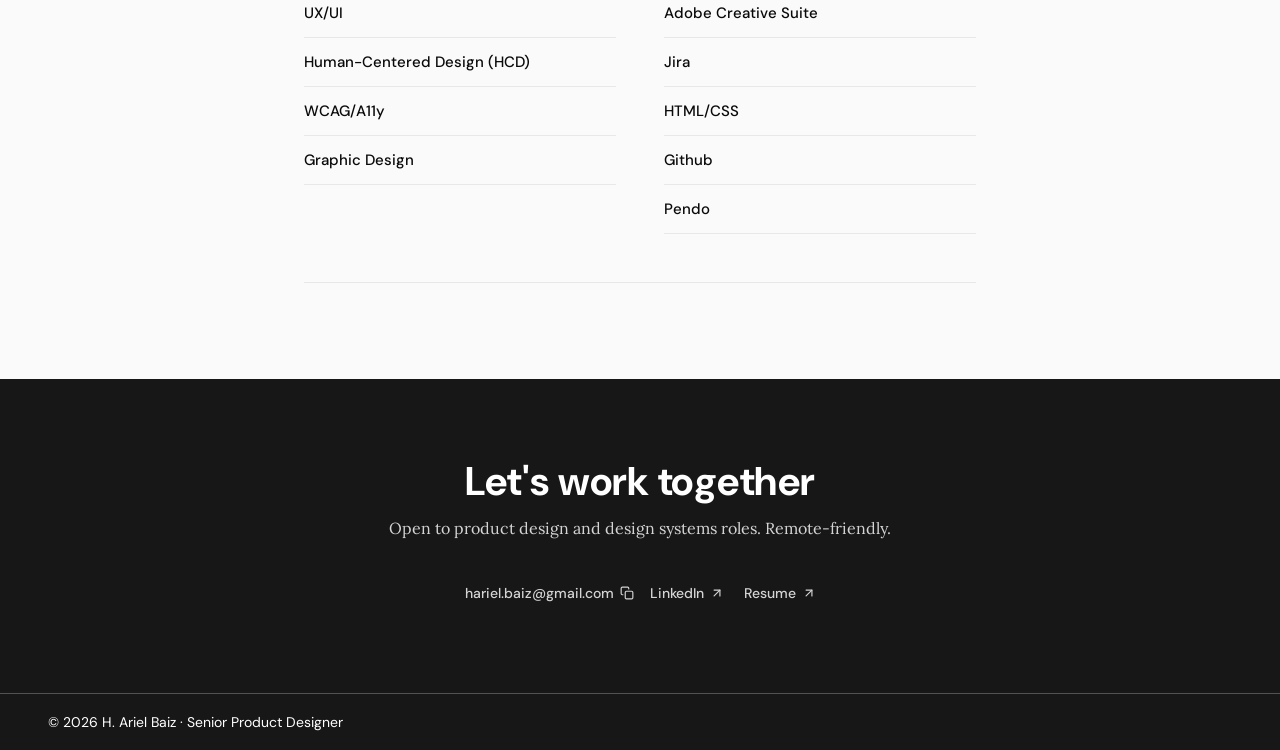
==== commit 0f20a3d2: "v1.3.1 — Microsoft Clarity + Cloudflare Web Analytics tracking added to all pages" ====
--- a/about.html
+++ b/about.html
@@ -8,6 +8,16 @@
   <link rel="icon" href="images/favicon.ico"/>
   <meta name="viewport" content="width=device-width, initial-scale=1.0"/>
   <title>About — H. Ariel Baiz · Senior Product Designer</title>
+    <script type="text/javascript">
+        (function(c,l,a,r,i,t,y){
+            c[a]=c[a]||function(){(c[a].q=c[a].q||[]).push(arguments)};
+            t=l.createElement(r);t.async=1;t.src="https://www.clarity.ms/tag/"+i;
+            y=l.getElementsByTagName(r)[0];y.parentNode.insertBefore(t,y);
+        })(window, document, "clarity", "script", "yc3kidrhxo");
+    </script>
+    <!-- Cloudflare Web Analytics -->
+    <script type='module' src='https://static.cloudflareinsights.com/beacon.min.js' data-cf-beacon='{"token": "c79aaa6e01bc4ab7bf9d7ee2a056df8a"}'></script>
+    <!-- End Cloudflare Web Analytics -->
 </head>
 <body>
 
--- a/css/base.css
+++ b/css/base.css
@@ -1,507 +1,507 @@
-/*
- * base.css
- * ─────────────────────────────────────────────────────────
- * Reset · Nav · Footer · Buttons · Chips · Utilities
- * Shared by every page in the portfolio
- * ─────────────────────────────────────────────────────────
- */
-
-/* ── RESET ─────────────────────────────────────────────── */
-*, *::before, *::after { box-sizing: border-box; margin: 0; padding: 0; }
-html { scroll-behavior: smooth; overflow-x: hidden; }
-img, video { max-width: 100%; display: block; }
-
-/* ── BASE ──────────────────────────────────────────────── */
-body {
-  font-family: var(--f-ui);
-  font-size: 20px;
-  background: var(--bg-subtle);
-  color: var(--text);
-  line-height: 1.6;
-  -webkit-font-smoothing: antialiased;
-  transition: background-color 0.25s ease, color 0.25s ease;
-}
-
-/* ── NAV ───────────────────────────────────────────────── */
-nav {
-  position: sticky;
-  top: 0;
-  z-index: 100;
-  background: var(--bg-opacity);
-  backdrop-filter: blur(16px);
-  -webkit-backdrop-filter: blur(16px);
-  border-bottom: 1px solid var(--nav-border);
-  height: 64px;
-  padding: 0 48px;
-  display: flex;
-  align-items: center;
-  justify-content: space-between;
-  gap: 32px;
-}
-
-/* Logo — Space Grotesk Bold 18px */
-.nav-name {
-  font-family: var(--f-display);
-  font-weight: 800;
-  font-size: 20px;
-  line-height: 1;
-  letter-spacing: -0.3px;
-  color: var(--text);
-  text-decoration: none;
-  white-space: nowrap;
-  flex-shrink: 0;
-}
-
-.nav-links {
-  display: flex;
-  gap: 32px;
-  list-style: none;
-  flex: 1;
-  justify-content: flex-end;
-  margin-right: 16px;
-}
-
-/* Nav/Default — DM Sans Regular 14px */
-.nav-links a {
-  font-family: var(--f-ui);
-  font-size: 14px;
-  font-weight: 400;
-  line-height: 20px;
-  letter-spacing: 0.1px;
-  color: var(--nav-text);
-  text-decoration: none;
-  transition: color 0.15s;
-  display: inline-flex;
-  align-items: center;
-  gap: 4px;
-}
-.nav-links a:hover,
-.nav-links a[aria-current="page"] {
-  /* Nav/Active — DM Sans Medium */
-  font-weight: 500;
-  color: var(--nav-link);
-}
-
-/* Contact CTA — DM Sans Medium 14px brand */
-.nav-cta {
-  font-family: var(--f-ui);
-  font-weight: 400;
-  font-size: 14px;
-  line-height: 20px;
-  letter-spacing: 0.1px;
-  color: var(--nav-text);
-  text-decoration: none;
-  white-space: nowrap;
-  flex-shrink: 0;
-  transition: opacity 0.15s;
-}
-.nav-cta:hover { 
-  font-weight: 500; 
-  color: var(--nav-link);
-}
-
-/* ── NAV CONTROLS (theme + lang) ────────────────────────── */
-.nav-controls {
-  display: flex;
-  align-items: center;
-  gap: 8px;
-  flex-shrink: 0;
-}
-
-/* Theme toggle button */
-.theme-toggle {
-  width: 32px;
-  height: 32px;
-  border-radius: var(--r-md);
-  border: 1px solid var(--border);
-  background: var(--bg-muted);
-  color: var(--text-2);
-  cursor: pointer;
-  display: flex;
-  align-items: center;
-  justify-content: center;
-  font-size: 15px;
-  transition: background 0.15s, border-color 0.15s, color 0.15s;
-  padding: 0;
-  line-height: 1;
-}
-.theme-toggle:hover {
-  background: var(--bg-subtle);
-  border-color: var(--border-mid);
-  color: var(--text);
-}
-/* Icon swap via data-theme on <html> */
-.theme-toggle .icon-sun  { display: none; }
-.theme-toggle .icon-moon { display: block; }
-[data-theme="dark"] .theme-toggle .icon-sun  { display: block; }
-[data-theme="dark"] .theme-toggle .icon-moon { display: none; }
-.theme-toggle .icon-sun svg,
-.theme-toggle .icon-moon svg { width: 16px; height: 16px; display: block; }
-
-/* Language toggle button (EN / ES) */
-.lang-toggle {
-  height: 32px;
-  border-radius: var(--r-md);
-  border: 1px solid var(--border);
-  background: var(--bg-muted);
-  color: var(--text-2);
-  cursor: pointer;
-  display: flex;
-  align-items: center;
-  gap: 4px;
-  font-family: 'DM Sans', sans-serif;
-  font-size: 12px;
-  font-weight: 500;
-  padding: 0 8px;
-  line-height: 1;
-  transition: background 0.15s, border-color 0.15s, color 0.15s;
-}
-.lang-toggle:hover {
-  background: var(--bg-subtle);
-  border-color: var(--border-mid);
-  color: var(--text);
-}
-.lang-toggle .lang-active {
-  color: var(--text);
-}
-.lang-toggle .lang-sep {
-  color: var(--text-3);
-}
-.lang-toggle .lang-label {
-  color: var(--text-3);
-}
-
-/* Mobile nav toggle (hamburger) — hidden on desktop, shown below 640px */
-.nav-toggle {
-  display: none;
-  width: 32px;
-  height: 32px;
-  border-radius: var(--r-md);
-  border: 1px solid var(--border);
-  background: var(--bg-muted);
-  color: var(--text-2);
-  cursor: pointer;
-  align-items: center;
-  justify-content: center;
-  padding: 0;
-  line-height: 1;
-  transition: background 0.15s, border-color 0.15s, color 0.15s;
-}
-.nav-toggle:hover {
-  background: var(--bg-subtle);
-  border-color: var(--border-mid);
-  color: var(--text);
-}
-.nav-toggle svg { width: 18px; height: 18px; display: block; }
-.nav-toggle .icon-close { display: none; }
-.nav-toggle.is-open .icon-menu  { display: none; }
-.nav-toggle.is-open .icon-close { display: block; }
-
-/* ── DIVIDER ────────────────────────────────────────────── */
-.divider {
-  height: 1px;
-  background: var(--border);
-}
-
-/* ── BUTTONS ────────────────────────────────────────────── */
-
-/* Button/MD — DM Sans Medium 14px/20px */
-.btn-primary {
-  display: inline-flex;
-  align-items: center;
-  gap: 6px;
-  font-family: var(--f-ui);
-  font-weight: 500;
-  font-size: 14px;
-  line-height: 20px;
-  letter-spacing: 0.1px;
-  color: #fff;
-  background: var(--brand-fill);
-  padding: 10px 20px;
-  border-radius: var(--r-md);
-  border: none;
-  text-decoration: none;
-  cursor: pointer;
-  transition: background 0.15s, transform 0.15s;
-  white-space: nowrap;
-}
-.btn-primary:hover {
-  background: var(--brand-fill-hover);
-  transform: translateY(-1px);
-}
-
-.btn-secondary {
-  display: inline-flex;
-  align-items: center;
-  gap: 6px;
-  font-family: var(--f-ui);
-  font-weight: 500;
-  font-size: 14px;
-  line-height: 20px;
-  letter-spacing: 0.1px;
-  color: var(--text);
-  background: transparent;
-  border: 1px solid var(--border-mid);
-  padding: 10px 20px;
-  border-radius: var(--r-md);
-  text-decoration: none;
-  cursor: pointer;
-  transition: border-color 0.15s, color 0.15s, transform 0.15s;
-  white-space: nowrap;
-}
-.btn-secondary:hover {
-  border-color: var(--border-str);
-  transform: translateY(-1px);
-}
-
-/* Used on dark background (contact section) */
-.btn-white {
-  display: inline-flex;
-  align-items: center;
-  gap: 8px;
-  font-family: var(--f-ui);
-  font-weight: 500;
-  font-size: 14px;
-  line-height: 20px;
-  color: var(--text-on-inverse);
-  background: var(--bg-inverse);
-  padding: 10px 22px;
-  border-radius: var(--r-md);
-  border: none;
-  text-decoration: none;
-  cursor: pointer;
-  transition: opacity 0.15s;
-}
-.btn-white:hover { opacity: 0.88; }
-
-.btn-ghost-dark {
-  display: inline-flex;
-  align-items: center;
-  gap: 8px;
-  font-family: var(--f-ui);
-  font-weight: 500;
-  font-size: 14px;
-  line-height: 20px;
-  color: var(--text-on-inverse);
-  border: 1px solid var(--border-on-inverse);
-  padding: 10px 22px;
-  border-radius: var(--r-md);
-  text-decoration: none;
-  cursor: pointer;
-  background: transparent;
-  transition: border-color 0.15s;
-}
-.btn-ghost-dark:hover { border-color: var(--text-on-inverse); }
-
-/* Email + copy-to-clipboard button, sits next to the email pill in .contact-dark */
-.email-copy-group {
-  display: inline-flex;
-  align-items: center;
-  gap: 2px;
-}
-.copy-btn {
-  width: auto;
-  height: auto;
-  display: inline-flex;
-  align-items: center;
-  justify-content: center;
-  border-radius: none;
-  border:none;
-  background: transparent;
-  color: var(--text-on-inverse-2);
-  cursor: pointer;
-  padding: 0;
-  transition: border-color 0.15s, color 0.15s;
-}
-.copy-btn:hover {
-  border-color: var(--text-on-inverse);
-  color: var(--text-on-inverse);
-}
-.copy-btn svg { width: 14px; height: 14px; display: block; }
-.copy-btn .icon-check { display: none; }
-.copy-btn.is-copied .icon-copy  { display: none; }
-.copy-btn.is-copied .icon-check { display: block; }
-.copy-btn.is-copied {
-  border-color: var(--text-on-inverse);
-  color: var(--text-on-inverse);
-}
-
-/* Plain text button — no border/fill, for secondary links on dark backgrounds */
-.btn-text-dark {
-  display: inline-flex;
-  align-items: center;
-  gap: 6px;
-  font-family: var(--f-ui);
-  font-weight: 500;
-  font-size: 14px;
-  line-height: 20px;
-  color: var(--text-on-inverse-2);
-  text-decoration: none;
-  padding: 10px 4px;
-  cursor: pointer;
-  transition: color 0.15s;
-}
-.btn-text-dark:hover {
-  color: var(--text-on-inverse);
-  text-decoration: underline;
-  text-underline-offset: 3px;
-}
-
-/* ── CHIPS / TAGS ───────────────────────────────────────── */
-
-/* Filled brand tag (cards, hero chips) */
-.chip, .card-tag, .tag {
-  display: inline-flex;
-  align-items: center;
-  font-family: var(--f-ui);
-  font-size: 11px;
-  font-weight: 500;
-  letter-spacing: .4px;
-  color: var(--text-2);
-  background: var(--brand-tag-bg);
-  padding: 4px 8px;
-  border-radius: var(--r-pill);
-  white-space: nowrap;
-  text-transform: uppercase;
-}
-
-/* Outline chip variant */
-.chip.outline {
-  background: transparent;
-  color: var(--text-3);
-  border: 1px solid var(--border-mid);
-}
-
-/* ── TESTIMONIALS ───────────────────────────────────────────
-   Shared across case studies and about.html — single source
-   so the two stop drifting out of sync with each other. */
-.testimonial-card { margin: 3rem 0 5rem; }
-.testimonial-quote { font-family: var(--f-body); font-size: 2.5rem; line-height: 1.25; color: var(--text); margin-bottom: 1.3rem; }
-.quote-icon {
-  margin-bottom: .5rem;
-  width: 3rem;
-  color: var(--text-on-inverse-2);
-}
-.quote-icon svg { width: 100%; height: auto; }
-.testimonial-quote code { font-family: var(--f-mono); font-size: 0.85em; background: var(--bg-muted); padding: 0.1em 0.4em; border-radius: var(--r-sm); color: var(--text-2); font-style: normal; }
-.testimonial-meta { display: flex; flex-direction: row; gap: 8px; }
-.t-role   { font-family: var(--f-ui); font-size: 1rem; font-weight: 600; color: var(--text); white-space: nowrap; flex-shrink: 0; }
-.t-moment { font-family: var(--f-ui); font-size: 1rem; color: var(--text-3); }
-
-/* Word-by-word reveal — as if the person were speaking the quote */
-.tq-word {
-  display: inline-block;
-  opacity: 0;
-  transform: translateY(6px);
-  transition: opacity 0.4s ease, transform 0.4s ease;
-}
-.testimonial-card.is-talking .tq-word {
-  opacity: 1;
-  transform: translateY(0);
-}
-@media (prefers-reduced-motion: reduce) {
-  .tq-word { transition: none; opacity: 1; transform: none; }
-}
-
-/* Simple quote variant — plain italic quote + cite, no icon/word-reveal */
-.testimonial { background: var(--surface-feature); border: 1px solid var(--border); border-radius: var(--r-md); padding: 1.5rem; margin: 2rem 0; }
-.testimonial p { font-family: var(--f-body); font-style: italic; font-size: 1rem; color: var(--text); margin-bottom: 0.75rem; }
-.testimonial cite { font-family: var(--f-ui); font-size: 0.82rem; color: var(--text-3); font-style: normal; }
-
-@media (max-width: 1024px) {
-  .testimonial-quote { font-size: 2.2rem; }
-}
-@media (max-width: 480px) {
-  .testimonial-quote { font-size: 1.8rem; }
-  .quote-icon { width: 2.5rem; }
-  .t-role, .t-moment { font-size: 0.8rem; }
-}
-
-/* ── FOOTER ─────────────────────────────────────────────── */
-footer {
-  background: var(--bg-inverse);
-  padding: 20px 48px;
-  display: flex;
-  align-items: center;
-  justify-content: space-between;
-  gap: 16px;
-  border-top: 1px solid var(--border-on-inverse);
-}
-footer p,
-footer a {
-  font-family: var(--f-ui);
-  font-size: 14px;
-  line-height: 16px;
-  color: var(--text-on-inverse);
-  text-decoration: none;
-}
-footer a {
-  display: inline-flex;
-  align-items: center;
-  gap: 4px;
-}
-footer a:hover { font-weight: 600; }
-
-/* ── ANIMATIONS ─────────────────────────────────────────── */
-@keyframes fadeUp {
-  from { opacity: 0; transform: translateY(14px); }
-  to   { opacity: 1; transform: none; }
-}
-
-/* Triggered on load (hero elements) */
-.js .fade-in {
-  opacity: 0;
-  animation: fadeUp 0.55s ease both;
-}
-.fade-in:nth-child(1) { animation-delay: 0.0s; }
-.fade-in:nth-child(2) { animation-delay: 0.1s; }
-.fade-in:nth-child(3) { animation-delay: 0.2s; }
-.fade-in:nth-child(4) { animation-delay: 0.3s; }
-.fade-in:nth-child(5) { animation-delay: 0.4s; }
-
-/* Triggered on scroll (IntersectionObserver in site.js) */
-/* Only hide .reveal when JS has loaded — content always visible without JS */
-.js .reveal {
-  opacity: 0;
-  transform: translateY(16px);
-  transition: opacity 0.5s ease, transform 0.5s ease;
-}
-.js .reveal.visible {
-  opacity: 1;
-  transform: none;
-}
-
-/* Respect reduced motion */
-@media (prefers-reduced-motion: reduce) {
-  .fade-in { animation: none; opacity: 1; }
-  .reveal  { transition: none; opacity: 1; transform: none; }
-}
-
-/* ── RESPONSIVE SHARED ─────────────────────────────────── */
-@media (max-width: 1024px) {
-  nav { padding: 0 32px; }
-  footer { padding: 20px 32px; }
-}
-@media (max-width: 640px) {
-  nav { padding: 0 24px; gap: 16px; }
-  .nav-toggle { display: flex; }
-  .nav-links {
-    display: none;
-    position: absolute;
-    top: 64px;
-    left: 0;
-    right: 0;
-    flex-direction: column;
-    align-items: flex-start;
-    gap: 0;
-    background: var(--bg-subtle);
-    border-bottom: 1px solid var(--nav-border);
-    padding: 8px 16px 16px;
-    margin: 0;
-  }
-  .nav-links.is-open { display: flex; }
-  .nav-links li { width: 100%; }
-  .nav-links a,
-  .nav-links .nav-cta { width: 100%; padding: 12px 0; }
-  footer { padding: 24px; flex-direction: column; text-align: center; }
-}
+/*
+ * base.css
+ * ─────────────────────────────────────────────────────────
+ * Reset · Nav · Footer · Buttons · Chips · Utilities
+ * Shared by every page in the portfolio
+ * ─────────────────────────────────────────────────────────
+ */
+
+/* ── RESET ─────────────────────────────────────────────── */
+*, *::before, *::after { box-sizing: border-box; margin: 0; padding: 0; }
+html { scroll-behavior: smooth; overflow-x: hidden; }
+img, video { max-width: 100%; display: block; }
+
+/* ── BASE ──────────────────────────────────────────────── */
+body {
+  font-family: var(--f-ui);
+  font-size: 20px;
+  background: var(--bg-subtle);
+  color: var(--text);
+  line-height: 1.6;
+  -webkit-font-smoothing: antialiased;
+  transition: background-color 0.25s ease, color 0.25s ease;
+}
+
+/* ── NAV ───────────────────────────────────────────────── */
+nav {
+  position: sticky;
+  top: 0;
+  z-index: 100;
+  background: var(--bg-opacity);
+  backdrop-filter: blur(16px);
+  -webkit-backdrop-filter: blur(16px);
+  border-bottom: 1px solid var(--nav-border);
+  height: 64px;
+  padding: 0 48px;
+  display: flex;
+  align-items: center;
+  justify-content: space-between;
+  gap: 32px;
+}
+
+/* Logo — Space Grotesk Bold 18px */
+.nav-name {
+  font-family: var(--f-display);
+  font-weight: 500;
+  font-size: 20px;
+  line-height: 1;
+  letter-spacing: 1px;
+  color: var(--text);
+  text-decoration: none;
+  white-space: nowrap;
+  flex-shrink: 0;
+}
+
+.nav-links {
+  display: flex;
+  gap: 32px;
+  list-style: none;
+  flex: 1;
+  justify-content: flex-end;
+  margin-right: 16px;
+}
+
+/* Nav/Default — DM Sans Regular 14px */
+.nav-links a {
+  font-family: var(--f-ui);
+  font-size: 14px;
+  font-weight: 400;
+  line-height: 20px;
+  letter-spacing: 0.1px;
+  color: var(--nav-text);
+  text-decoration: none;
+  transition: color 0.15s;
+  display: inline-flex;
+  align-items: center;
+  gap: 4px;
+}
+.nav-links a:hover,
+.nav-links a[aria-current="page"] {
+  /* Nav/Active — DM Sans Medium */
+  font-weight: 500;
+  color: var(--nav-link);
+}
+
+/* Contact CTA — DM Sans Medium 14px brand */
+.nav-cta {
+  font-family: var(--f-ui);
+  font-weight: 400;
+  font-size: 14px;
+  line-height: 20px;
+  letter-spacing: 0.1px;
+  color: var(--nav-text);
+  text-decoration: none;
+  white-space: nowrap;
+  flex-shrink: 0;
+  transition: opacity 0.15s;
+}
+.nav-cta:hover { 
+  font-weight: 500; 
+  color: var(--nav-link);
+}
+
+/* ── NAV CONTROLS (theme + lang) ────────────────────────── */
+.nav-controls {
+  display: flex;
+  align-items: center;
+  gap: 8px;
+  flex-shrink: 0;
+}
+
+/* Theme toggle button */
+.theme-toggle {
+  width: 32px;
+  height: 32px;
+  border-radius: var(--r-md);
+  border: 1px solid var(--border);
+  background: var(--bg-muted);
+  color: var(--text-2);
+  cursor: pointer;
+  display: flex;
+  align-items: center;
+  justify-content: center;
+  font-size: 15px;
+  transition: background 0.15s, border-color 0.15s, color 0.15s;
+  padding: 0;
+  line-height: 1;
+}
+.theme-toggle:hover {
+  background: var(--bg-subtle);
+  border-color: var(--border-mid);
+  color: var(--text);
+}
+/* Icon swap via data-theme on <html> */
+.theme-toggle .icon-sun  { display: none; }
+.theme-toggle .icon-moon { display: block; }
+[data-theme="dark"] .theme-toggle .icon-sun  { display: block; }
+[data-theme="dark"] .theme-toggle .icon-moon { display: none; }
+.theme-toggle .icon-sun svg,
+.theme-toggle .icon-moon svg { width: 16px; height: 16px; display: block; }
+
+/* Language toggle button (EN / ES) */
+.lang-toggle {
+  height: 32px;
+  border-radius: var(--r-md);
+  border: 1px solid var(--border);
+  background: var(--bg-muted);
+  color: var(--text-2);
+  cursor: pointer;
+  display: flex;
+  align-items: center;
+  gap: 4px;
+  font-family: 'DM Sans', sans-serif;
+  font-size: 12px;
+  font-weight: 500;
+  padding: 0 8px;
+  line-height: 1;
+  transition: background 0.15s, border-color 0.15s, color 0.15s;
+}
+.lang-toggle:hover {
+  background: var(--bg-subtle);
+  border-color: var(--border-mid);
+  color: var(--text);
+}
+.lang-toggle .lang-active {
+  color: var(--text);
+}
+.lang-toggle .lang-sep {
+  color: var(--text-3);
+}
+.lang-toggle .lang-label {
+  color: var(--text-3);
+}
+
+/* Mobile nav toggle (hamburger) — hidden on desktop, shown below 640px */
+.nav-toggle {
+  display: none;
+  width: 32px;
+  height: 32px;
+  border-radius: var(--r-md);
+  border: 1px solid var(--border);
+  background: var(--bg-muted);
+  color: var(--text-2);
+  cursor: pointer;
+  align-items: center;
+  justify-content: center;
+  padding: 0;
+  line-height: 1;
+  transition: background 0.15s, border-color 0.15s, color 0.15s;
+}
+.nav-toggle:hover {
+  background: var(--bg-subtle);
+  border-color: var(--border-mid);
+  color: var(--text);
+}
+.nav-toggle svg { width: 18px; height: 18px; display: block; }
+.nav-toggle .icon-close { display: none; }
+.nav-toggle.is-open .icon-menu  { display: none; }
+.nav-toggle.is-open .icon-close { display: block; }
+
+/* ── DIVIDER ────────────────────────────────────────────── */
+.divider {
+  height: 1px;
+  background: var(--border);
+}
+
+/* ── BUTTONS ────────────────────────────────────────────── */
+
+/* Button/MD — DM Sans Medium 14px/20px */
+.btn-primary {
+  display: inline-flex;
+  align-items: center;
+  gap: 6px;
+  font-family: var(--f-ui);
+  font-weight: 500;
+  font-size: 14px;
+  line-height: 20px;
+  letter-spacing: 0.1px;
+  color: #fff;
+  background: var(--brand-fill);
+  padding: 10px 20px;
+  border-radius: var(--r-md);
+  border: none;
+  text-decoration: none;
+  cursor: pointer;
+  transition: background 0.15s, transform 0.15s;
+  white-space: nowrap;
+}
+.btn-primary:hover {
+  background: var(--brand-fill-hover);
+  transform: translateY(-1px);
+}
+
+.btn-secondary {
+  display: inline-flex;
+  align-items: center;
+  gap: 6px;
+  font-family: var(--f-ui);
+  font-weight: 500;
+  font-size: 14px;
+  line-height: 20px;
+  letter-spacing: 0.1px;
+  color: var(--text);
+  background: transparent;
+  border: 1px solid var(--border-mid);
+  padding: 10px 20px;
+  border-radius: var(--r-md);
+  text-decoration: none;
+  cursor: pointer;
+  transition: border-color 0.15s, color 0.15s, transform 0.15s;
+  white-space: nowrap;
+}
+.btn-secondary:hover {
+  border-color: var(--border-str);
+  transform: translateY(-1px);
+}
+
+/* Used on dark background (contact section) */
+.btn-white {
+  display: inline-flex;
+  align-items: center;
+  gap: 8px;
+  font-family: var(--f-ui);
+  font-weight: 500;
+  font-size: 14px;
+  line-height: 20px;
+  color: var(--text-on-inverse);
+  background: var(--bg-inverse);
+  padding: 10px 22px;
+  border-radius: var(--r-md);
+  border: none;
+  text-decoration: none;
+  cursor: pointer;
+  transition: opacity 0.15s;
+}
+.btn-white:hover { opacity: 0.88; }
+
+.btn-ghost-dark {
+  display: inline-flex;
+  align-items: center;
+  gap: 8px;
+  font-family: var(--f-ui);
+  font-weight: 500;
+  font-size: 14px;
+  line-height: 20px;
+  color: var(--text-on-inverse);
+  border: 1px solid var(--border-on-inverse);
+  padding: 10px 22px;
+  border-radius: var(--r-md);
+  text-decoration: none;
+  cursor: pointer;
+  background: transparent;
+  transition: border-color 0.15s;
+}
+.btn-ghost-dark:hover { border-color: var(--text-on-inverse); }
+
+/* Email + copy-to-clipboard button, sits next to the email pill in .contact-dark */
+.email-copy-group {
+  display: inline-flex;
+  align-items: center;
+  gap: 2px;
+}
+.copy-btn {
+  width: auto;
+  height: auto;
+  display: inline-flex;
+  align-items: center;
+  justify-content: center;
+  border-radius: none;
+  border:none;
+  background: transparent;
+  color: var(--text-on-inverse-2);
+  cursor: pointer;
+  padding: 0;
+  transition: border-color 0.15s, color 0.15s;
+}
+.copy-btn:hover {
+  border-color: var(--text-on-inverse);
+  color: var(--text-on-inverse);
+}
+.copy-btn svg { width: 14px; height: 14px; display: block; }
+.copy-btn .icon-check { display: none; }
+.copy-btn.is-copied .icon-copy  { display: none; }
+.copy-btn.is-copied .icon-check { display: block; }
+.copy-btn.is-copied {
+  border-color: var(--text-on-inverse);
+  color: var(--text-on-inverse);
+}
+
+/* Plain text button — no border/fill, for secondary links on dark backgrounds */
+.btn-text-dark {
+  display: inline-flex;
+  align-items: center;
+  gap: 6px;
+  font-family: var(--f-ui);
+  font-weight: 500;
+  font-size: 14px;
+  line-height: 20px;
+  color: var(--text-on-inverse-2);
+  text-decoration: none;
+  padding: 10px 4px;
+  cursor: pointer;
+  transition: color 0.15s;
+}
+.btn-text-dark:hover {
+  color: var(--text-on-inverse);
+  text-decoration: underline;
+  text-underline-offset: 3px;
+}
+
+/* ── CHIPS / TAGS ───────────────────────────────────────── */
+
+/* Filled brand tag (cards, hero chips) */
+.chip, .card-tag, .tag {
+  display: inline-flex;
+  align-items: center;
+  font-family: var(--f-ui);
+  font-size: 11px;
+  font-weight: 500;
+  letter-spacing: .4px;
+  color: var(--text-2);
+  background: var(--brand-tag-bg);
+  padding: 4px 8px;
+  border-radius: var(--r-pill);
+  white-space: nowrap;
+  text-transform: uppercase;
+}
+
+/* Outline chip variant */
+.chip.outline {
+  background: transparent;
+  color: var(--text-3);
+  border: 1px solid var(--border-mid);
+}
+
+/* ── TESTIMONIALS ───────────────────────────────────────────
+   Shared across case studies and about.html — single source
+   so the two stop drifting out of sync with each other. */
+.testimonial-card { margin: 3rem 0 5rem; }
+.testimonial-quote { font-family: var(--f-body); font-size: 2.5rem; line-height: 1.25; color: var(--text); margin-bottom: 1.3rem; }
+.quote-icon {
+  margin-bottom: .5rem;
+  width: 3rem;
+  color: var(--text-on-inverse-2);
+}
+.quote-icon svg { width: 100%; height: auto; }
+.testimonial-quote code { font-family: var(--f-mono); font-size: 0.85em; background: var(--bg-muted); padding: 0.1em 0.4em; border-radius: var(--r-sm); color: var(--text-2); font-style: normal; }
+.testimonial-meta { display: flex; flex-direction: row; gap: 8px; }
+.t-role   { font-family: var(--f-ui); font-size: 1rem; font-weight: 600; color: var(--text); white-space: nowrap; flex-shrink: 0; }
+.t-moment { font-family: var(--f-ui); font-size: 1rem; color: var(--text-3); }
+
+/* Word-by-word reveal — as if the person were speaking the quote */
+.tq-word {
+  display: inline-block;
+  opacity: 0;
+  transform: translateY(6px);
+  transition: opacity 0.4s ease, transform 0.4s ease;
+}
+.testimonial-card.is-talking .tq-word {
+  opacity: 1;
+  transform: translateY(0);
+}
+@media (prefers-reduced-motion: reduce) {
+  .tq-word { transition: none; opacity: 1; transform: none; }
+}
+
+/* Simple quote variant — plain italic quote + cite, no icon/word-reveal */
+.testimonial { background: var(--surface-feature); border: 1px solid var(--border); border-radius: var(--r-md); padding: 1.5rem; margin: 2rem 0; }
+.testimonial p { font-family: var(--f-body); font-style: italic; font-size: 1rem; color: var(--text); margin-bottom: 0.75rem; }
+.testimonial cite { font-family: var(--f-ui); font-size: 0.82rem; color: var(--text-3); font-style: normal; }
+
+@media (max-width: 1024px) {
+  .testimonial-quote { font-size: 2.2rem; }
+}
+@media (max-width: 480px) {
+  .testimonial-quote { font-size: 1.8rem; }
+  .quote-icon { width: 2.5rem; }
+  .t-role, .t-moment { font-size: 0.8rem; }
+}
+
+/* ── FOOTER ─────────────────────────────────────────────── */
+footer {
+  background: var(--bg-inverse);
+  padding: 20px 48px;
+  display: flex;
+  align-items: center;
+  justify-content: space-between;
+  gap: 16px;
+  border-top: 1px solid var(--border-on-inverse);
+}
+footer p,
+footer a {
+  font-family: var(--f-ui);
+  font-size: 14px;
+  line-height: 16px;
+  color: var(--text-on-inverse);
+  text-decoration: none;
+}
+footer a {
+  display: inline-flex;
+  align-items: center;
+  gap: 4px;
+}
+footer a:hover { font-weight: 600; }
+
+/* ── ANIMATIONS ─────────────────────────────────────────── */
+@keyframes fadeUp {
+  from { opacity: 0; transform: translateY(14px); }
+  to   { opacity: 1; transform: none; }
+}
+
+/* Triggered on load (hero elements) */
+.js .fade-in {
+  opacity: 0;
+  animation: fadeUp 0.55s ease both;
+}
+.fade-in:nth-child(1) { animation-delay: 0.0s; }
+.fade-in:nth-child(2) { animation-delay: 0.1s; }
+.fade-in:nth-child(3) { animation-delay: 0.2s; }
+.fade-in:nth-child(4) { animation-delay: 0.3s; }
+.fade-in:nth-child(5) { animation-delay: 0.4s; }
+
+/* Triggered on scroll (IntersectionObserver in site.js) */
+/* Only hide .reveal when JS has loaded — content always visible without JS */
+.js .reveal {
+  opacity: 0;
+  transform: translateY(16px);
+  transition: opacity 0.5s ease, transform 0.5s ease;
+}
+.js .reveal.visible {
+  opacity: 1;
+  transform: none;
+}
+
+/* Respect reduced motion */
+@media (prefers-reduced-motion: reduce) {
+  .fade-in { animation: none; opacity: 1; }
+  .reveal  { transition: none; opacity: 1; transform: none; }
+}
+
+/* ── RESPONSIVE SHARED ─────────────────────────────────── */
+@media (max-width: 1024px) {
+  nav { padding: 0 32px; }
+  footer { padding: 20px 32px; }
+}
+@media (max-width: 640px) {
+  nav { padding: 0 24px; gap: 16px; }
+  .nav-toggle { display: flex; }
+  .nav-links {
+    display: none;
+    position: absolute;
+    top: 64px;
+    left: 0;
+    right: 0;
+    flex-direction: column;
+    align-items: flex-start;
+    gap: 0;
+    background: var(--bg-subtle);
+    border-bottom: 1px solid var(--nav-border);
+    padding: 8px 16px 16px;
+    margin: 0;
+  }
+  .nav-links.is-open { display: flex; }
+  .nav-links li { width: 100%; }
+  .nav-links a,
+  .nav-links .nav-cta { width: 100%; padding: 12px 0; }
+  footer { padding: 24px; flex-direction: column; text-align: center; }
+}
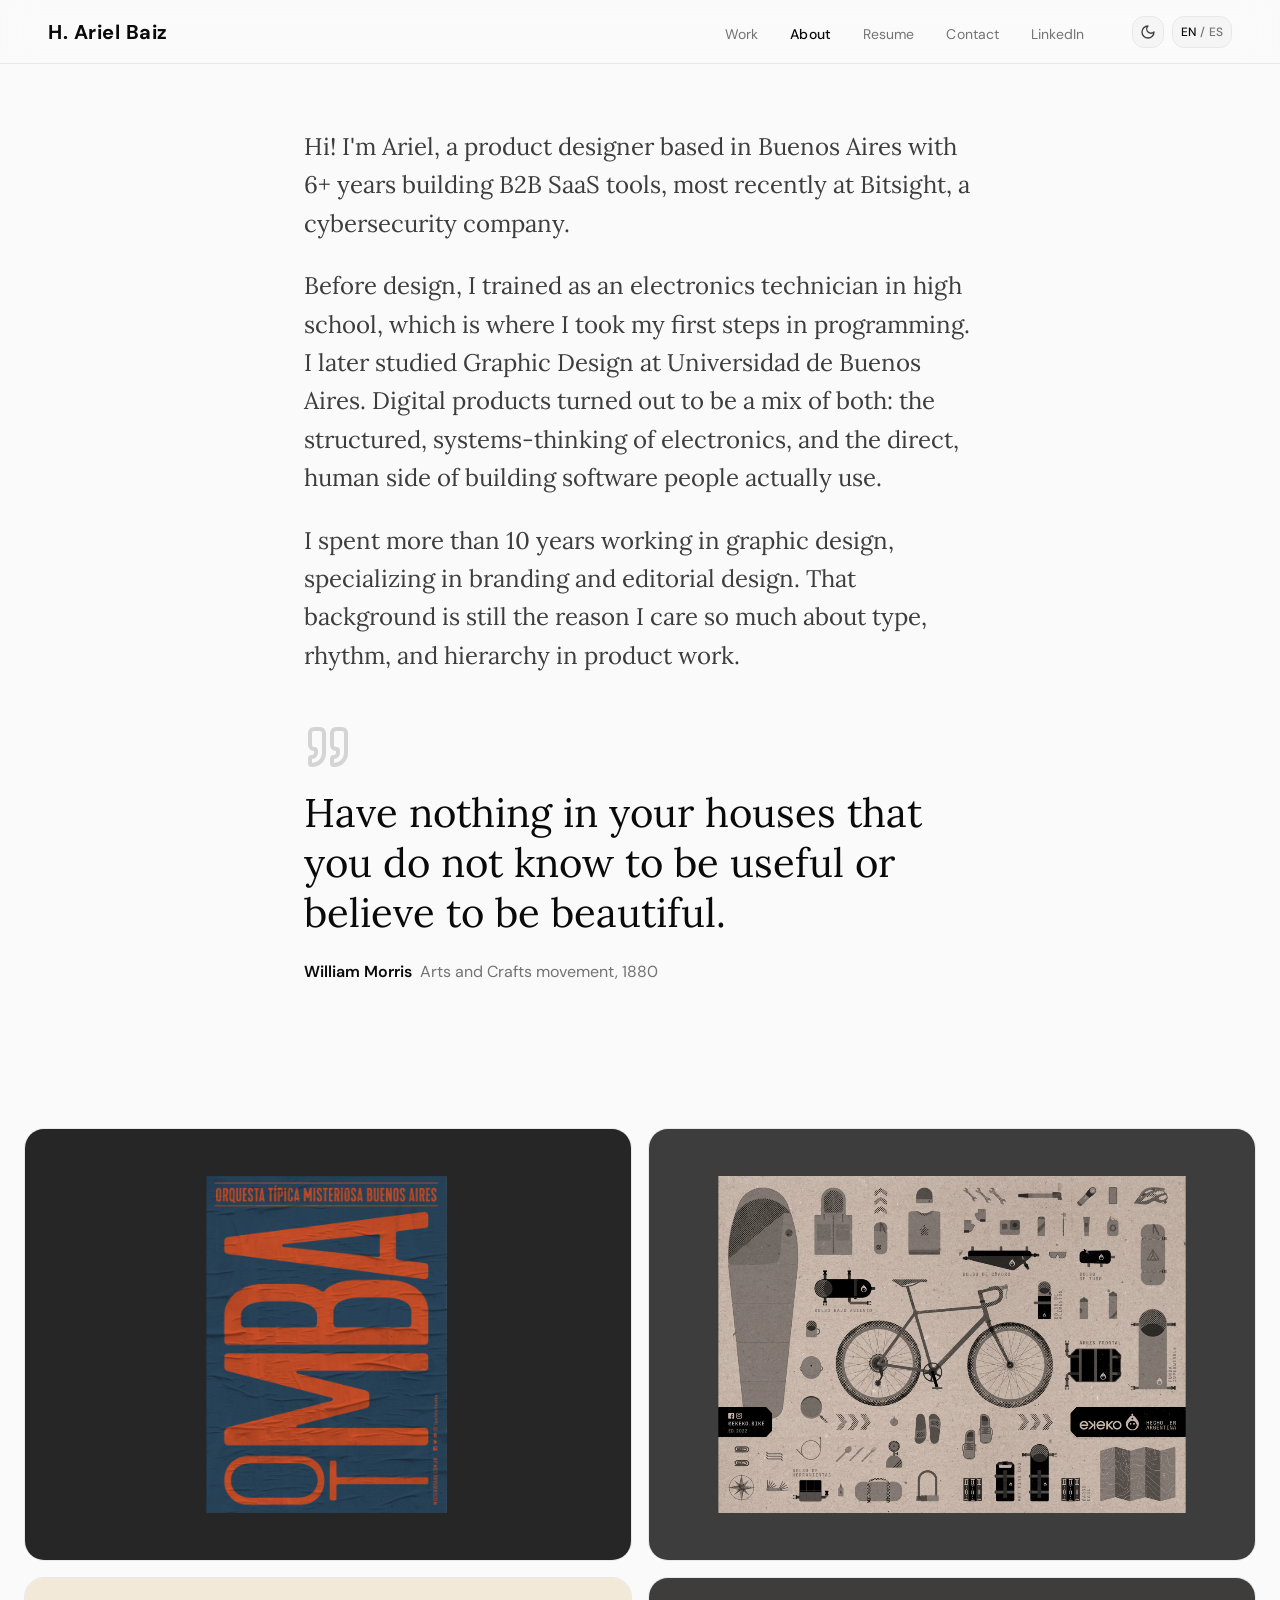
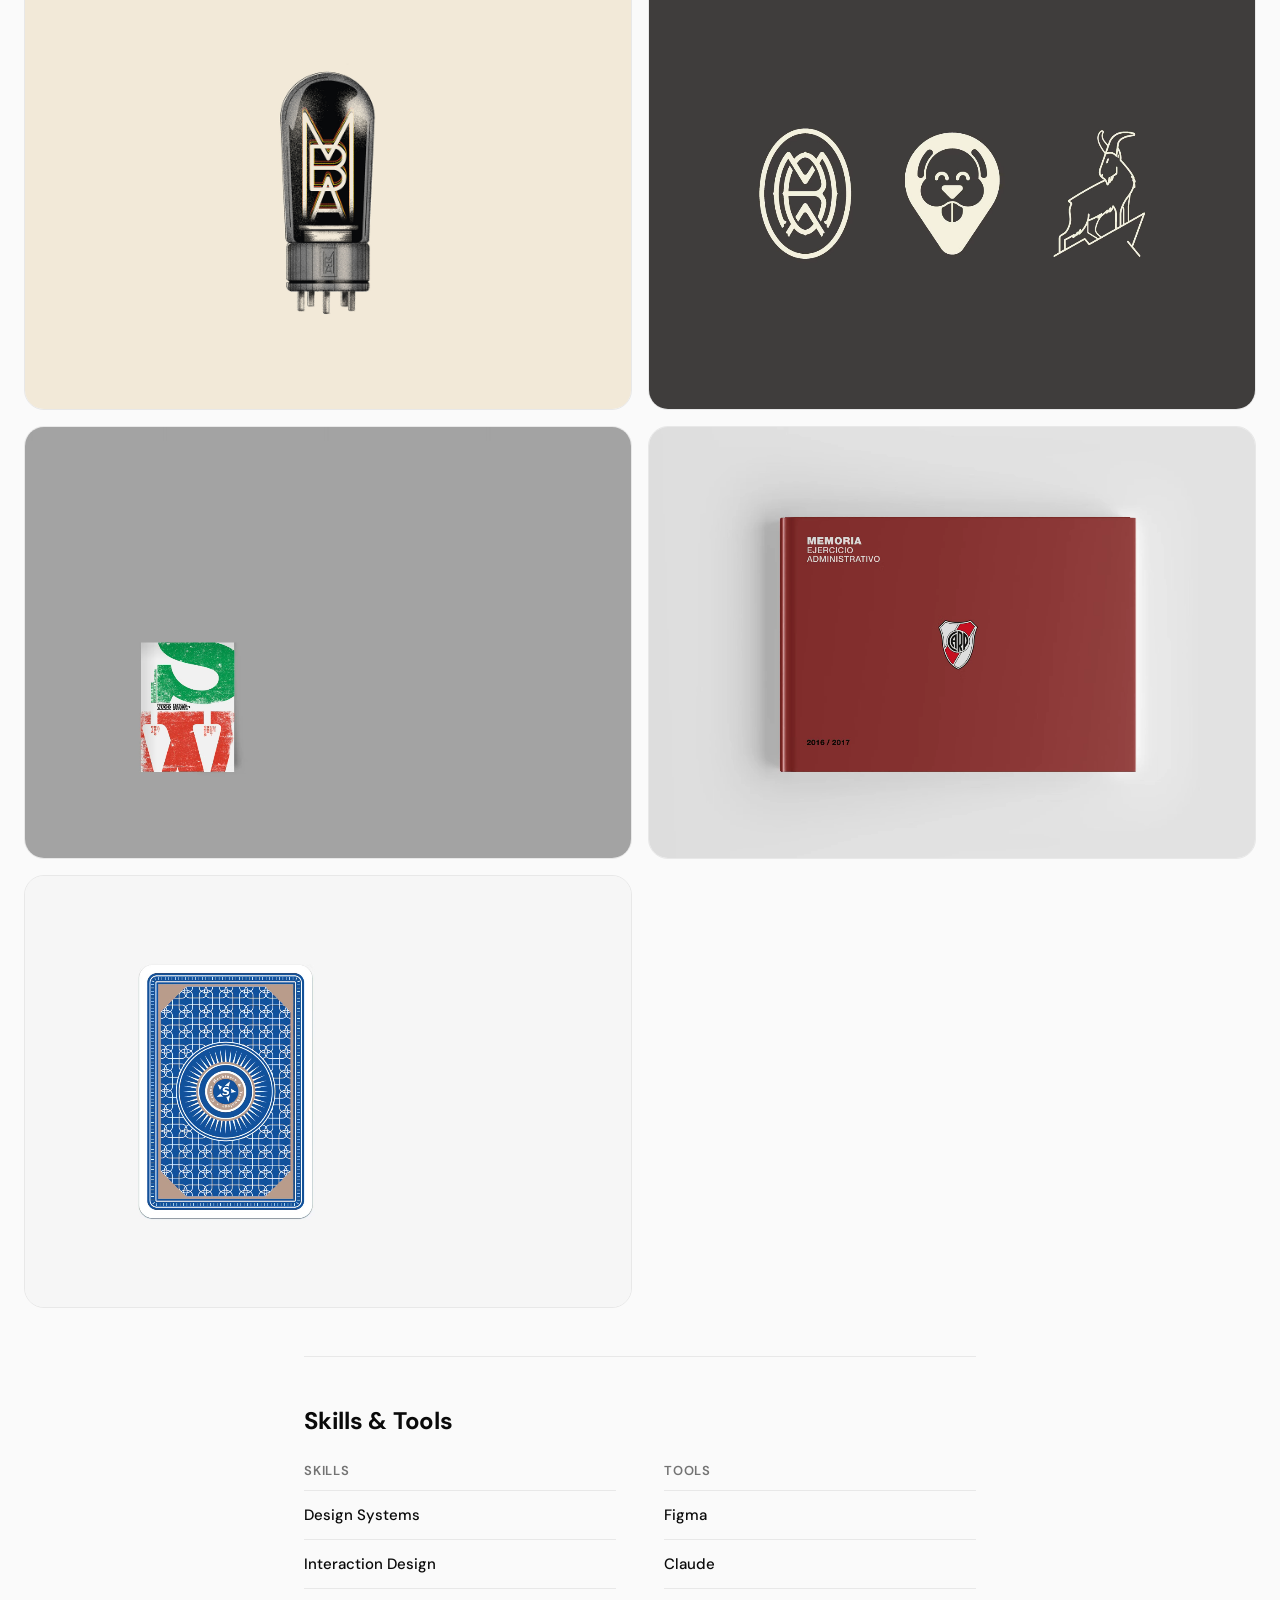
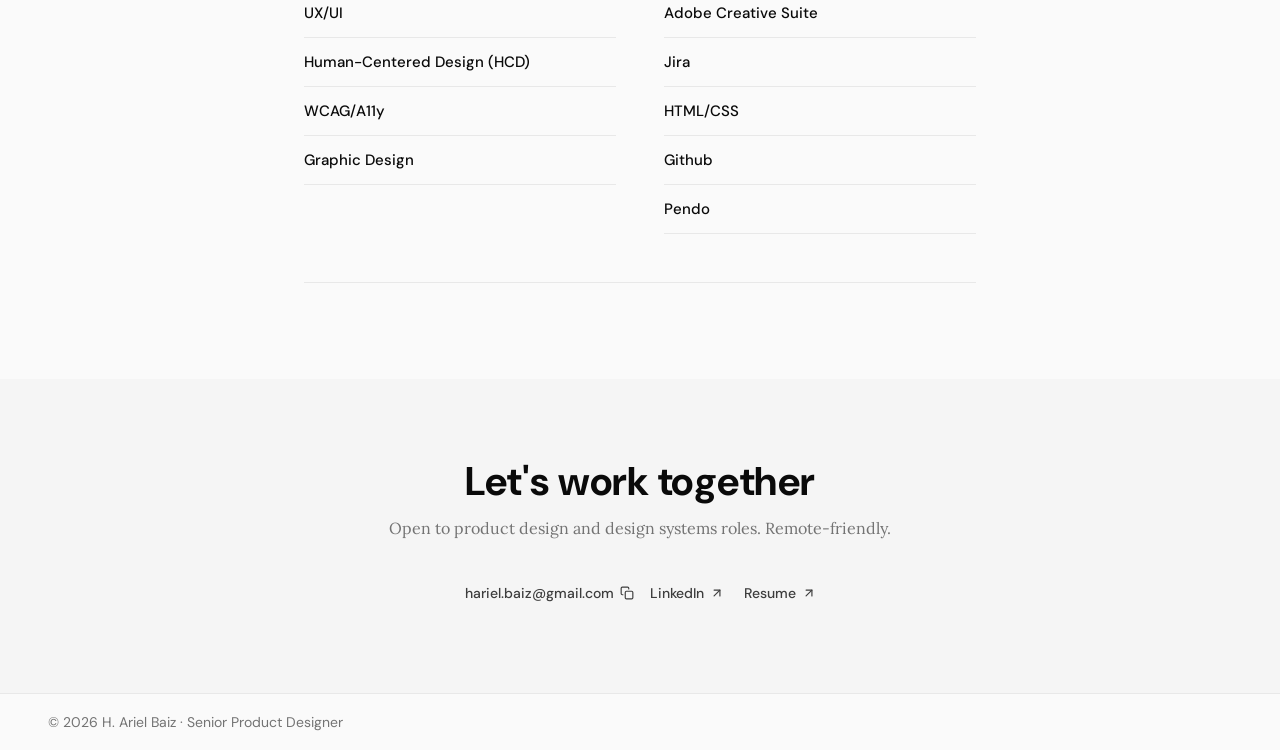
==== commit 30ff7848: "v1.3.2 — SEO pass (meta/OG/JSON-LD/sitemap), hero intro rewrite, color contrast tweaks" ====
--- a/about.html
+++ b/about.html
@@ -1,5 +1,5 @@
 <!DOCTYPE html>
-<html lang="en" data-i18n-title="meta.title.about">
+<html lang="en" data-i18n-title="meta.title.about" data-i18n-desc="meta.desc.about">
 <head>
   <meta charset="UTF-8"/>
   <link rel="stylesheet" href="css/tokens.css"/>
@@ -8,6 +8,47 @@
   <link rel="icon" href="images/favicon.ico"/>
   <meta name="viewport" content="width=device-width, initial-scale=1.0"/>
   <title>About — H. Ariel Baiz · Senior Product Designer</title>
+  <meta name="description" content="Senior Product Designer with 6+ years building B2B SaaS products, most recently at Bitsight. Background in graphic design, branding, and editorial design."/>
+  <link rel="canonical" href="https://harielbaiz.com/about.html"/>
+
+  <!-- Open Graph -->
+  <meta property="og:type" content="profile"/>
+  <meta property="og:site_name" content="Hariel Baiz — Portfolio"/>
+  <meta property="og:title" content="About — H. Ariel Baiz · Senior Product Designer"/>
+  <meta property="og:description" content="Senior Product Designer with 6+ years building B2B SaaS products, most recently at Bitsight. Background in graphic design, branding, and editorial design."/>
+  <meta property="og:url" content="https://harielbaiz.com/about.html"/>
+  <meta property="og:image" content="https://harielbaiz.com/images/cs-portfolio-cover.jpg"/>
+  <meta property="og:image:width" content="1440"/>
+  <meta property="og:image:height" content="800"/>
+  <meta property="og:locale" content="en_US"/>
+  <meta property="og:locale:alternate" content="es_ES"/>
+
+  <!-- Twitter Card -->
+  <meta name="twitter:card" content="summary_large_image"/>
+  <meta name="twitter:title" content="About — H. Ariel Baiz · Senior Product Designer"/>
+  <meta name="twitter:description" content="Senior Product Designer with 6+ years building B2B SaaS products, most recently at Bitsight. Background in graphic design, branding, and editorial design."/>
+  <meta name="twitter:image" content="https://harielbaiz.com/images/cs-portfolio-cover.jpg"/>
+
+  <!-- Structured data -->
+  <script type="application/ld+json">
+{
+  "@context": "https://schema.org",
+  "@type": "Person",
+  "name": "Hariel Baiz",
+  "alternateName": "H. Ariel Baiz",
+  "jobTitle": "Senior Product Designer",
+  "url": "https://harielbaiz.com/",
+  "image": "https://harielbaiz.com/images/cs-portfolio-cover.jpg",
+  "sameAs": [
+    "https://www.linkedin.com/in/hariel-baiz"
+  ],
+  "worksFor": {
+    "@type": "Organization",
+    "name": "Bitsight"
+  },
+  "description": "Senior Product Designer based in Buenos Aires with 6+ years building B2B SaaS products, most recently at Bitsight."
+}
+  </script>
     <script type="text/javascript">
         (function(c,l,a,r,i,t,y){
             c[a]=c[a]||function(){(c[a].q=c[a].q||[]).push(arguments)};
@@ -50,6 +91,7 @@
 
   <!-- BIO -->
   <section class="about-bio reveal">
+    <h1 class="sr-only" data-i18n="about.h1">About Ariel Baiz, Senior Product Designer</h1>
     <div class="about-bio__text">
       
       <p data-i18n="about.p1">Hi! I'm Ariel, a product designer based in Buenos Aires with 6+ years building B2B SaaS tools, most recently at Bitsight, a cybersecurity company.</p>
--- a/css/base.css
+++ b/css/base.css
@@ -42,10 +42,10 @@
 /* Logo — Space Grotesk Bold 18px */
 .nav-name {
   font-family: var(--f-display);
-  font-weight: 500;
+  font-weight: 700;
   font-size: 20px;
   line-height: 1;
-  letter-spacing: 1px;
+  letter-spacing: .5px;
   color: var(--text);
   text-decoration: none;
   white-space: nowrap;
@@ -308,7 +308,7 @@
   border-radius: none;
   border:none;
   background: transparent;
-  color: var(--text-on-inverse-2);
+  color: var(--text-2);
   cursor: pointer;
   padding: 0;
   transition: border-color 0.15s, color 0.15s;
@@ -335,14 +335,14 @@
   font-weight: 500;
   font-size: 14px;
   line-height: 20px;
-  color: var(--text-on-inverse-2);
+  color: var(--text-2);
   text-decoration: none;
   padding: 10px 4px;
   cursor: pointer;
   transition: color 0.15s;
 }
 .btn-text-dark:hover {
-  color: var(--text-on-inverse);
+  color: var(--text);
   text-decoration: underline;
   text-underline-offset: 3px;
 }
@@ -419,20 +419,20 @@
 
 /* ── FOOTER ─────────────────────────────────────────────── */
 footer {
-  background: var(--bg-inverse);
+  background: var(--bg-subtle);
   padding: 20px 48px;
   display: flex;
   align-items: center;
   justify-content: space-between;
   gap: 16px;
-  border-top: 1px solid var(--border-on-inverse);
+  border-top: 1px solid var(--border);
 }
 footer p,
 footer a {
   font-family: var(--f-ui);
   font-size: 14px;
   line-height: 16px;
-  color: var(--text-on-inverse);
+  color: var(--text-3);
   text-decoration: none;
 }
 footer a {
@@ -505,3 +505,18 @@
   .nav-links .nav-cta { width: 100%; padding: 12px 0; }
   footer { padding: 24px; flex-direction: column; text-align: center; }
 }
+
+/* Visually hidden but accessible to screen readers / SEO crawlers.
+   Used for headings that establish document structure (e.g. a page's
+   sole <h1>) without changing the visual design. */
+.sr-only {
+  position: absolute;
+  width: 1px;
+  height: 1px;
+  padding: 0;
+  margin: -1px;
+  overflow: hidden;
+  clip: rect(0, 0, 0, 0);
+  white-space: nowrap;
+  border: 0;
+}
--- a/css/about.css
+++ b/css/about.css
@@ -61,7 +61,7 @@
   font-family: var(--f-body);
   font-size: 1.5rem;
   line-height: 1.6;
-  color: var(--text-1);
+  color: var(--text-2);
   margin-bottom: 1.5rem;
 }
 .about-bio__text p:last-child { margin-bottom: 0; }
@@ -103,20 +103,20 @@
 
 /* ── CONTACT ────────────────────────────────────────────── */
 .contact-dark {
-  background: var(--bg-inverse); padding: 80px 48px; text-align: center;
+  background: var(--bg-muted); padding: 80px 48px; text-align: center;
 }
 .contact-dark h2 {
   font-family: var(--f-display); font-weight: 700;
   font-size: clamp(2rem, 4vw, 40px);
   line-height: 1.1; 
   letter-spacing: .5px;
-  color: var(--text-on-inverse); 
+  color: var(--text); 
   margin-bottom: 12px;
 }
 .contact-dark h2 em { font-style: italic; }
 .contact-dark > p {
   font-family: var(--f-body); font-size: 16px;
-  line-height: 26px; color: var(--text-on-inverse-2); margin-bottom: 32px;
+  line-height: 26px; color: var(--text-3); margin-bottom: 32px;
 }
 .contact-links { display: flex; gap: 12px; justify-content: center; flex-wrap: wrap; }
 
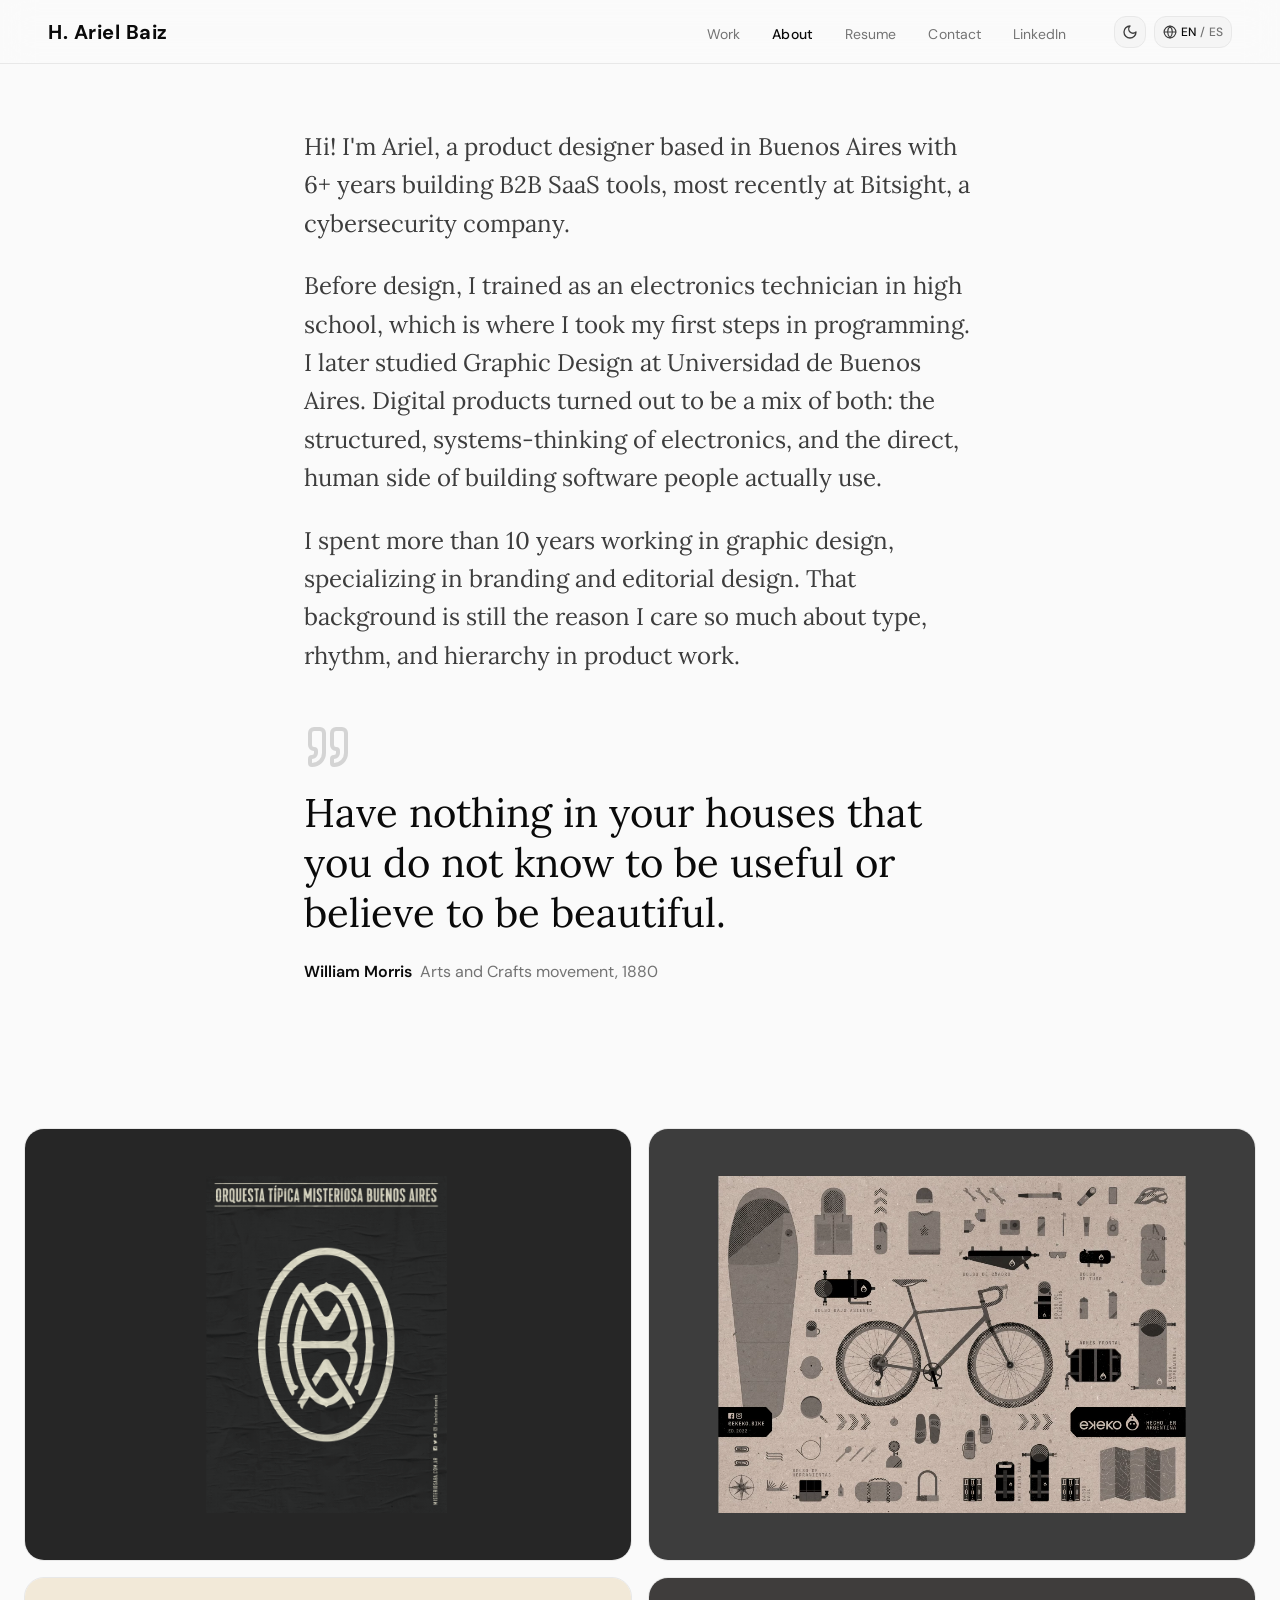
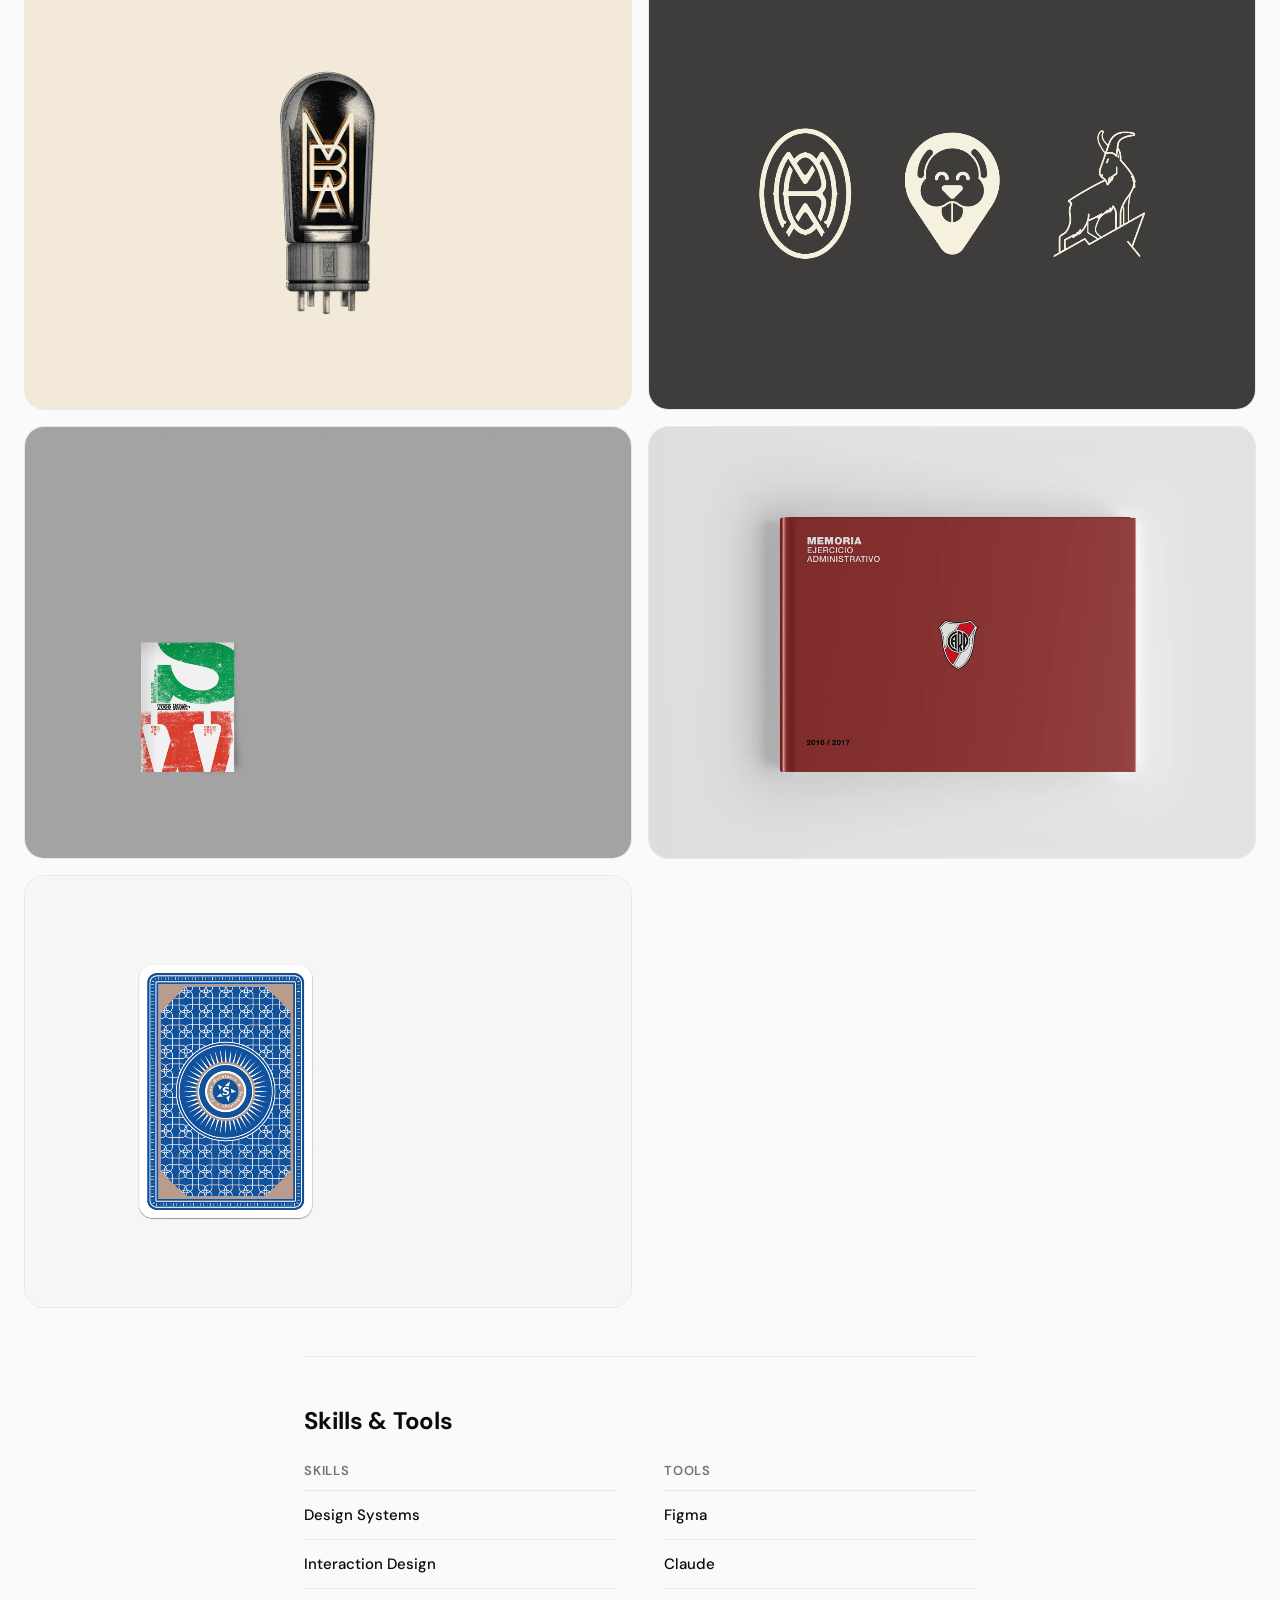
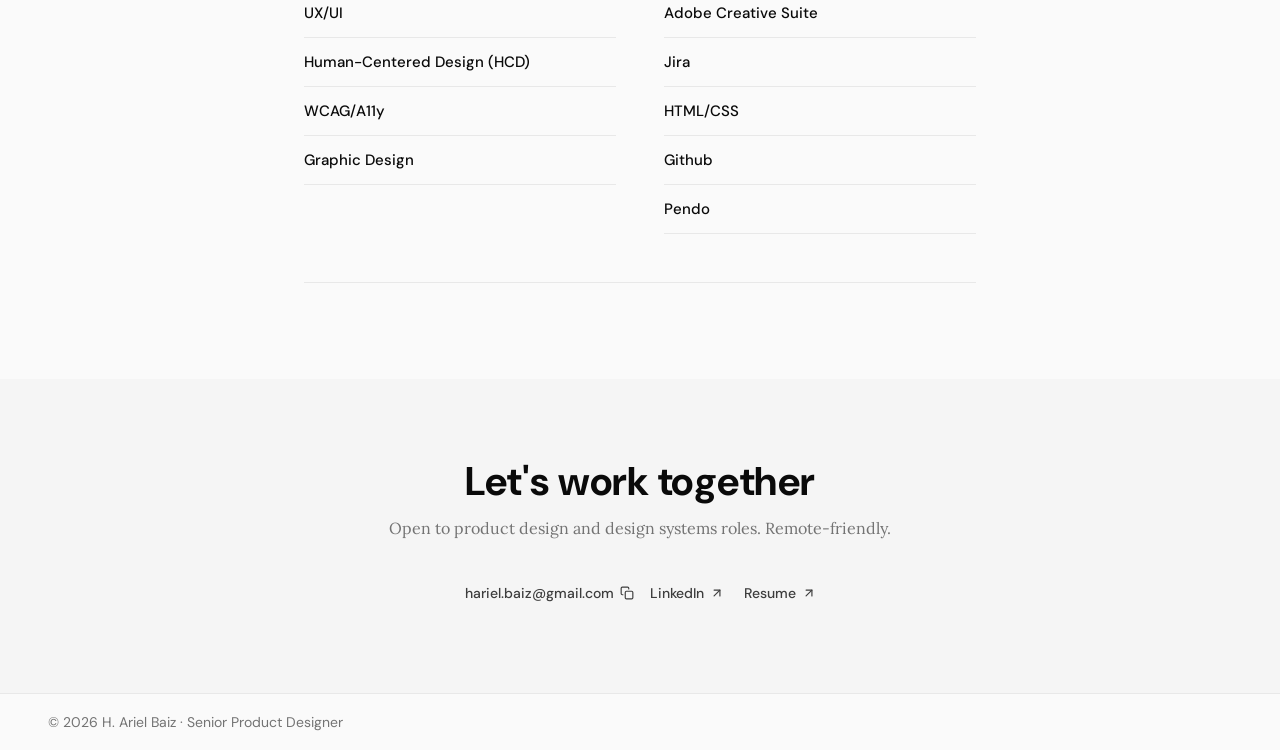
==== commit dbea923a: "v1.3.4 — design tokens CS revision (hero title/outcomes copy rewrite, ES sync, colon-tic cleanup), h" ====
--- a/about.html
+++ b/about.html
@@ -77,6 +77,7 @@
       <span class="icon-sun"><svg width="16" height="16" viewBox="0 0 24 24" fill="none" stroke="currentColor" stroke-width="2" stroke-linecap="round" stroke-linejoin="round"><circle cx="12" cy="12" r="4"/><path d="M12 2v2"/><path d="M12 20v2"/><path d="m4.93 4.93 1.41 1.41"/><path d="m17.66 17.66 1.41 1.41"/><path d="M2 12h2"/><path d="M20 12h2"/><path d="m6.34 17.66-1.41 1.41"/><path d="m19.07 4.93-1.41 1.41"/></svg></span>
     </button>
     <button class="lang-toggle" aria-label="Toggle language">
+      <svg class="lang-icon" width="14" height="14" viewBox="0 0 24 24" fill="none" stroke="currentColor" stroke-width="2" stroke-linecap="round" stroke-linejoin="round"><circle cx="12" cy="12" r="10"/><line x1="2" y1="12" x2="22" y2="12"/><path d="M12 2a15.3 15.3 0 0 1 4 10 15.3 15.3 0 0 1-4 10 15.3 15.3 0 0 1-4-10 15.3 15.3 0 0 1 4-10z"/></svg>
       <span class="lang-active">EN</span><span class="lang-sep">/</span><span class="lang-label">ES</span>
     </button>
     <button class="nav-toggle" aria-label="Toggle menu" aria-expanded="false">
--- a/css/base.css
+++ b/css/base.css
@@ -1,522 +1,527 @@
-/*
- * base.css
- * ─────────────────────────────────────────────────────────
- * Reset · Nav · Footer · Buttons · Chips · Utilities
- * Shared by every page in the portfolio
- * ─────────────────────────────────────────────────────────
- */
-
-/* ── RESET ─────────────────────────────────────────────── */
-*, *::before, *::after { box-sizing: border-box; margin: 0; padding: 0; }
-html { scroll-behavior: smooth; overflow-x: hidden; }
-img, video { max-width: 100%; display: block; }
-
-/* ── BASE ──────────────────────────────────────────────── */
-body {
-  font-family: var(--f-ui);
-  font-size: 20px;
-  background: var(--bg-subtle);
-  color: var(--text);
-  line-height: 1.6;
-  -webkit-font-smoothing: antialiased;
-  transition: background-color 0.25s ease, color 0.25s ease;
-}
-
-/* ── NAV ───────────────────────────────────────────────── */
-nav {
-  position: sticky;
-  top: 0;
-  z-index: 100;
-  background: var(--bg-opacity);
-  backdrop-filter: blur(16px);
-  -webkit-backdrop-filter: blur(16px);
-  border-bottom: 1px solid var(--nav-border);
-  height: 64px;
-  padding: 0 48px;
-  display: flex;
-  align-items: center;
-  justify-content: space-between;
-  gap: 32px;
-}
-
-/* Logo — Space Grotesk Bold 18px */
-.nav-name {
-  font-family: var(--f-display);
-  font-weight: 700;
-  font-size: 20px;
-  line-height: 1;
-  letter-spacing: .5px;
-  color: var(--text);
-  text-decoration: none;
-  white-space: nowrap;
-  flex-shrink: 0;
-}
-
-.nav-links {
-  display: flex;
-  gap: 32px;
-  list-style: none;
-  flex: 1;
-  justify-content: flex-end;
-  margin-right: 16px;
-}
-
-/* Nav/Default — DM Sans Regular 14px */
-.nav-links a {
-  font-family: var(--f-ui);
-  font-size: 14px;
-  font-weight: 400;
-  line-height: 20px;
-  letter-spacing: 0.1px;
-  color: var(--nav-text);
-  text-decoration: none;
-  transition: color 0.15s;
-  display: inline-flex;
-  align-items: center;
-  gap: 4px;
-}
-.nav-links a:hover,
-.nav-links a[aria-current="page"] {
-  /* Nav/Active — DM Sans Medium */
-  font-weight: 500;
-  color: var(--nav-link);
-}
-
-/* Contact CTA — DM Sans Medium 14px brand */
-.nav-cta {
-  font-family: var(--f-ui);
-  font-weight: 400;
-  font-size: 14px;
-  line-height: 20px;
-  letter-spacing: 0.1px;
-  color: var(--nav-text);
-  text-decoration: none;
-  white-space: nowrap;
-  flex-shrink: 0;
-  transition: opacity 0.15s;
-}
-.nav-cta:hover { 
-  font-weight: 500; 
-  color: var(--nav-link);
-}
-
-/* ── NAV CONTROLS (theme + lang) ────────────────────────── */
-.nav-controls {
-  display: flex;
-  align-items: center;
-  gap: 8px;
-  flex-shrink: 0;
-}
-
-/* Theme toggle button */
-.theme-toggle {
-  width: 32px;
-  height: 32px;
-  border-radius: var(--r-md);
-  border: 1px solid var(--border);
-  background: var(--bg-muted);
-  color: var(--text-2);
-  cursor: pointer;
-  display: flex;
-  align-items: center;
-  justify-content: center;
-  font-size: 15px;
-  transition: background 0.15s, border-color 0.15s, color 0.15s;
-  padding: 0;
-  line-height: 1;
-}
-.theme-toggle:hover {
-  background: var(--bg-subtle);
-  border-color: var(--border-mid);
-  color: var(--text);
-}
-/* Icon swap via data-theme on <html> */
-.theme-toggle .icon-sun  { display: none; }
-.theme-toggle .icon-moon { display: block; }
-[data-theme="dark"] .theme-toggle .icon-sun  { display: block; }
-[data-theme="dark"] .theme-toggle .icon-moon { display: none; }
-.theme-toggle .icon-sun svg,
-.theme-toggle .icon-moon svg { width: 16px; height: 16px; display: block; }
-
-/* Language toggle button (EN / ES) */
-.lang-toggle {
-  height: 32px;
-  border-radius: var(--r-md);
-  border: 1px solid var(--border);
-  background: var(--bg-muted);
-  color: var(--text-2);
-  cursor: pointer;
-  display: flex;
-  align-items: center;
-  gap: 4px;
-  font-family: 'DM Sans', sans-serif;
-  font-size: 12px;
-  font-weight: 500;
-  padding: 0 8px;
-  line-height: 1;
-  transition: background 0.15s, border-color 0.15s, color 0.15s;
-}
-.lang-toggle:hover {
-  background: var(--bg-subtle);
-  border-color: var(--border-mid);
-  color: var(--text);
-}
-.lang-toggle .lang-active {
-  color: var(--text);
-}
-.lang-toggle .lang-sep {
-  color: var(--text-3);
-}
-.lang-toggle .lang-label {
-  color: var(--text-3);
-}
-
-/* Mobile nav toggle (hamburger) — hidden on desktop, shown below 640px */
-.nav-toggle {
-  display: none;
-  width: 32px;
-  height: 32px;
-  border-radius: var(--r-md);
-  border: 1px solid var(--border);
-  background: var(--bg-muted);
-  color: var(--text-2);
-  cursor: pointer;
-  align-items: center;
-  justify-content: center;
-  padding: 0;
-  line-height: 1;
-  transition: background 0.15s, border-color 0.15s, color 0.15s;
-}
-.nav-toggle:hover {
-  background: var(--bg-subtle);
-  border-color: var(--border-mid);
-  color: var(--text);
-}
-.nav-toggle svg { width: 18px; height: 18px; display: block; }
-.nav-toggle .icon-close { display: none; }
-.nav-toggle.is-open .icon-menu  { display: none; }
-.nav-toggle.is-open .icon-close { display: block; }
-
-/* ── DIVIDER ────────────────────────────────────────────── */
-.divider {
-  height: 1px;
-  background: var(--border);
-}
-
-/* ── BUTTONS ────────────────────────────────────────────── */
-
-/* Button/MD — DM Sans Medium 14px/20px */
-.btn-primary {
-  display: inline-flex;
-  align-items: center;
-  gap: 6px;
-  font-family: var(--f-ui);
-  font-weight: 500;
-  font-size: 14px;
-  line-height: 20px;
-  letter-spacing: 0.1px;
-  color: #fff;
-  background: var(--brand-fill);
-  padding: 10px 20px;
-  border-radius: var(--r-md);
-  border: none;
-  text-decoration: none;
-  cursor: pointer;
-  transition: background 0.15s, transform 0.15s;
-  white-space: nowrap;
-}
-.btn-primary:hover {
-  background: var(--brand-fill-hover);
-  transform: translateY(-1px);
-}
-
-.btn-secondary {
-  display: inline-flex;
-  align-items: center;
-  gap: 6px;
-  font-family: var(--f-ui);
-  font-weight: 500;
-  font-size: 14px;
-  line-height: 20px;
-  letter-spacing: 0.1px;
-  color: var(--text);
-  background: transparent;
-  border: 1px solid var(--border-mid);
-  padding: 10px 20px;
-  border-radius: var(--r-md);
-  text-decoration: none;
-  cursor: pointer;
-  transition: border-color 0.15s, color 0.15s, transform 0.15s;
-  white-space: nowrap;
-}
-.btn-secondary:hover {
-  border-color: var(--border-str);
-  transform: translateY(-1px);
-}
-
-/* Used on dark background (contact section) */
-.btn-white {
-  display: inline-flex;
-  align-items: center;
-  gap: 8px;
-  font-family: var(--f-ui);
-  font-weight: 500;
-  font-size: 14px;
-  line-height: 20px;
-  color: var(--text-on-inverse);
-  background: var(--bg-inverse);
-  padding: 10px 22px;
-  border-radius: var(--r-md);
-  border: none;
-  text-decoration: none;
-  cursor: pointer;
-  transition: opacity 0.15s;
-}
-.btn-white:hover { opacity: 0.88; }
-
-.btn-ghost-dark {
-  display: inline-flex;
-  align-items: center;
-  gap: 8px;
-  font-family: var(--f-ui);
-  font-weight: 500;
-  font-size: 14px;
-  line-height: 20px;
-  color: var(--text-on-inverse);
-  border: 1px solid var(--border-on-inverse);
-  padding: 10px 22px;
-  border-radius: var(--r-md);
-  text-decoration: none;
-  cursor: pointer;
-  background: transparent;
-  transition: border-color 0.15s;
-}
-.btn-ghost-dark:hover { border-color: var(--text-on-inverse); }
-
-/* Email + copy-to-clipboard button, sits next to the email pill in .contact-dark */
-.email-copy-group {
-  display: inline-flex;
-  align-items: center;
-  gap: 2px;
-}
-.copy-btn {
-  width: auto;
-  height: auto;
-  display: inline-flex;
-  align-items: center;
-  justify-content: center;
-  border-radius: none;
-  border:none;
-  background: transparent;
-  color: var(--text-2);
-  cursor: pointer;
-  padding: 0;
-  transition: border-color 0.15s, color 0.15s;
-}
-.copy-btn:hover {
-  border-color: var(--text-on-inverse);
-  color: var(--text-on-inverse);
-}
-.copy-btn svg { width: 14px; height: 14px; display: block; }
-.copy-btn .icon-check { display: none; }
-.copy-btn.is-copied .icon-copy  { display: none; }
-.copy-btn.is-copied .icon-check { display: block; }
-.copy-btn.is-copied {
-  border-color: var(--text-on-inverse);
-  color: var(--text-on-inverse);
-}
-
-/* Plain text button — no border/fill, for secondary links on dark backgrounds */
-.btn-text-dark {
-  display: inline-flex;
-  align-items: center;
-  gap: 6px;
-  font-family: var(--f-ui);
-  font-weight: 500;
-  font-size: 14px;
-  line-height: 20px;
-  color: var(--text-2);
-  text-decoration: none;
-  padding: 10px 4px;
-  cursor: pointer;
-  transition: color 0.15s;
-}
-.btn-text-dark:hover {
-  color: var(--text);
-  text-decoration: underline;
-  text-underline-offset: 3px;
-}
-
-/* ── CHIPS / TAGS ───────────────────────────────────────── */
-
-/* Filled brand tag (cards, hero chips) */
-.chip, .card-tag, .tag {
-  display: inline-flex;
-  align-items: center;
-  font-family: var(--f-ui);
-  font-size: 11px;
-  font-weight: 500;
-  letter-spacing: .4px;
-  color: var(--text-2);
-  background: var(--brand-tag-bg);
-  padding: 4px 8px;
-  border-radius: var(--r-pill);
-  white-space: nowrap;
-  text-transform: uppercase;
-}
-
-/* Outline chip variant */
-.chip.outline {
-  background: transparent;
-  color: var(--text-3);
-  border: 1px solid var(--border-mid);
-}
-
-/* ── TESTIMONIALS ───────────────────────────────────────────
-   Shared across case studies and about.html — single source
-   so the two stop drifting out of sync with each other. */
-.testimonial-card { margin: 3rem 0 5rem; }
-.testimonial-quote { font-family: var(--f-body); font-size: 2.5rem; line-height: 1.25; color: var(--text); margin-bottom: 1.3rem; }
-.quote-icon {
-  margin-bottom: .5rem;
-  width: 3rem;
-  color: var(--text-on-inverse-2);
-}
-.quote-icon svg { width: 100%; height: auto; }
-.testimonial-quote code { font-family: var(--f-mono); font-size: 0.85em; background: var(--bg-muted); padding: 0.1em 0.4em; border-radius: var(--r-sm); color: var(--text-2); font-style: normal; }
-.testimonial-meta { display: flex; flex-direction: row; gap: 8px; }
-.t-role   { font-family: var(--f-ui); font-size: 1rem; font-weight: 600; color: var(--text); white-space: nowrap; flex-shrink: 0; }
-.t-moment { font-family: var(--f-ui); font-size: 1rem; color: var(--text-3); }
-
-/* Word-by-word reveal — as if the person were speaking the quote */
-.tq-word {
-  display: inline-block;
-  opacity: 0;
-  transform: translateY(6px);
-  transition: opacity 0.4s ease, transform 0.4s ease;
-}
-.testimonial-card.is-talking .tq-word {
-  opacity: 1;
-  transform: translateY(0);
-}
-@media (prefers-reduced-motion: reduce) {
-  .tq-word { transition: none; opacity: 1; transform: none; }
-}
-
-/* Simple quote variant — plain italic quote + cite, no icon/word-reveal */
-.testimonial { background: var(--surface-feature); border: 1px solid var(--border); border-radius: var(--r-md); padding: 1.5rem; margin: 2rem 0; }
-.testimonial p { font-family: var(--f-body); font-style: italic; font-size: 1rem; color: var(--text); margin-bottom: 0.75rem; }
-.testimonial cite { font-family: var(--f-ui); font-size: 0.82rem; color: var(--text-3); font-style: normal; }
-
-@media (max-width: 1024px) {
-  .testimonial-quote { font-size: 2.2rem; }
-}
-@media (max-width: 480px) {
-  .testimonial-quote { font-size: 1.8rem; }
-  .quote-icon { width: 2.5rem; }
-  .t-role, .t-moment { font-size: 0.8rem; }
-}
-
-/* ── FOOTER ─────────────────────────────────────────────── */
-footer {
-  background: var(--bg-subtle);
-  padding: 20px 48px;
-  display: flex;
-  align-items: center;
-  justify-content: space-between;
-  gap: 16px;
-  border-top: 1px solid var(--border);
-}
-footer p,
-footer a {
-  font-family: var(--f-ui);
-  font-size: 14px;
-  line-height: 16px;
-  color: var(--text-3);
-  text-decoration: none;
-}
-footer a {
-  display: inline-flex;
-  align-items: center;
-  gap: 4px;
-}
-footer a:hover { font-weight: 600; }
-
-/* ── ANIMATIONS ─────────────────────────────────────────── */
-@keyframes fadeUp {
-  from { opacity: 0; transform: translateY(14px); }
-  to   { opacity: 1; transform: none; }
-}
-
-/* Triggered on load (hero elements) */
-.js .fade-in {
-  opacity: 0;
-  animation: fadeUp 0.55s ease both;
-}
-.fade-in:nth-child(1) { animation-delay: 0.0s; }
-.fade-in:nth-child(2) { animation-delay: 0.1s; }
-.fade-in:nth-child(3) { animation-delay: 0.2s; }
-.fade-in:nth-child(4) { animation-delay: 0.3s; }
-.fade-in:nth-child(5) { animation-delay: 0.4s; }
-
-/* Triggered on scroll (IntersectionObserver in site.js) */
-/* Only hide .reveal when JS has loaded — content always visible without JS */
-.js .reveal {
-  opacity: 0;
-  transform: translateY(16px);
-  transition: opacity 0.5s ease, transform 0.5s ease;
-}
-.js .reveal.visible {
-  opacity: 1;
-  transform: none;
-}
-
-/* Respect reduced motion */
-@media (prefers-reduced-motion: reduce) {
-  .fade-in { animation: none; opacity: 1; }
-  .reveal  { transition: none; opacity: 1; transform: none; }
-}
-
-/* ── RESPONSIVE SHARED ─────────────────────────────────── */
-@media (max-width: 1024px) {
-  nav { padding: 0 32px; }
-  footer { padding: 20px 32px; }
-}
-@media (max-width: 640px) {
-  nav { padding: 0 24px; gap: 16px; }
-  .nav-toggle { display: flex; }
-  .nav-links {
-    display: none;
-    position: absolute;
-    top: 64px;
-    left: 0;
-    right: 0;
-    flex-direction: column;
-    align-items: flex-start;
-    gap: 0;
-    background: var(--bg-subtle);
-    border-bottom: 1px solid var(--nav-border);
-    padding: 8px 16px 16px;
-    margin: 0;
-  }
-  .nav-links.is-open { display: flex; }
-  .nav-links li { width: 100%; }
-  .nav-links a,
-  .nav-links .nav-cta { width: 100%; padding: 12px 0; }
-  footer { padding: 24px; flex-direction: column; text-align: center; }
-}
-
-/* Visually hidden but accessible to screen readers / SEO crawlers.
-   Used for headings that establish document structure (e.g. a page's
-   sole <h1>) without changing the visual design. */
-.sr-only {
-  position: absolute;
-  width: 1px;
-  height: 1px;
-  padding: 0;
-  margin: -1px;
-  overflow: hidden;
-  clip: rect(0, 0, 0, 0);
-  white-space: nowrap;
-  border: 0;
-}
+/*
+ * base.css
+ * ─────────────────────────────────────────────────────────
+ * Reset · Nav · Footer · Buttons · Chips · Utilities
+ * Shared by every page in the portfolio
+ * ─────────────────────────────────────────────────────────
+ */
+
+/* ── RESET ─────────────────────────────────────────────── */
+*, *::before, *::after { box-sizing: border-box; margin: 0; padding: 0; }
+html { scroll-behavior: smooth; overflow-x: hidden; }
+img, video { max-width: 100%; display: block; }
+
+/* ── BASE ──────────────────────────────────────────────── */
+body {
+  font-family: var(--f-ui);
+  font-size: 20px;
+  background: var(--bg-subtle);
+  color: var(--text);
+  line-height: 1.6;
+  -webkit-font-smoothing: antialiased;
+  transition: background-color 0.25s ease, color 0.25s ease;
+}
+
+/* ── NAV ───────────────────────────────────────────────── */
+nav {
+  position: sticky;
+  top: 0;
+  z-index: 100;
+  background: var(--bg-opacity);
+  backdrop-filter: blur(16px);
+  -webkit-backdrop-filter: blur(16px);
+  border-bottom: 1px solid var(--nav-border);
+  height: 64px;
+  padding: 0 48px;
+  display: flex;
+  align-items: center;
+  justify-content: space-between;
+  gap: 32px;
+}
+
+/* Logo — Space Grotesk Bold 18px */
+.nav-name {
+  font-family: var(--f-display);
+  font-weight: 700;
+  font-size: 20px;
+  line-height: 1;
+  letter-spacing: .5px;
+  color: var(--text);
+  text-decoration: none;
+  white-space: nowrap;
+  flex-shrink: 0;
+}
+
+.nav-links {
+  display: flex;
+  gap: 32px;
+  list-style: none;
+  flex: 1;
+  justify-content: flex-end;
+  margin-right: 16px;
+}
+
+/* Nav/Default — DM Sans Regular 14px */
+.nav-links a {
+  font-family: var(--f-ui);
+  font-size: 14px;
+  font-weight: 400;
+  line-height: 20px;
+  letter-spacing: 0.1px;
+  color: var(--nav-text);
+  text-decoration: none;
+  transition: color 0.15s;
+  display: inline-flex;
+  align-items: center;
+  gap: 4px;
+}
+.nav-links a:hover,
+.nav-links a[aria-current="page"] {
+  /* Nav/Active — DM Sans Medium */
+  font-weight: 500;
+  color: var(--nav-link);
+}
+
+/* Contact CTA — DM Sans Medium 14px brand */
+.nav-cta {
+  font-family: var(--f-ui);
+  font-weight: 400;
+  font-size: 14px;
+  line-height: 20px;
+  letter-spacing: 0.1px;
+  color: var(--nav-text);
+  text-decoration: none;
+  white-space: nowrap;
+  flex-shrink: 0;
+  transition: opacity 0.15s;
+}
+.nav-cta:hover { 
+  font-weight: 500; 
+  color: var(--nav-link);
+}
+
+/* ── NAV CONTROLS (theme + lang) ────────────────────────── */
+.nav-controls {
+  display: flex;
+  align-items: center;
+  gap: 8px;
+  flex-shrink: 0;
+}
+
+/* Theme toggle button */
+.theme-toggle {
+  width: 32px;
+  height: 32px;
+  border-radius: var(--r-md);
+  border: 1px solid var(--border);
+  background: var(--bg-muted);
+  color: var(--text-2);
+  cursor: pointer;
+  display: flex;
+  align-items: center;
+  justify-content: center;
+  font-size: 15px;
+  transition: background 0.15s, border-color 0.15s, color 0.15s;
+  padding: 0;
+  line-height: 1;
+}
+.theme-toggle:hover {
+  background: var(--bg-subtle);
+  border-color: var(--border-mid);
+  color: var(--text);
+}
+/* Icon swap via data-theme on <html> */
+.theme-toggle .icon-sun  { display: none; }
+.theme-toggle .icon-moon { display: block; }
+[data-theme="dark"] .theme-toggle .icon-sun  { display: block; }
+[data-theme="dark"] .theme-toggle .icon-moon { display: none; }
+.theme-toggle .icon-sun svg,
+.theme-toggle .icon-moon svg { width: 16px; height: 16px; display: block; }
+
+/* Language toggle button (EN / ES) */
+.lang-toggle {
+  height: 32px;
+  border-radius: var(--r-md);
+  border: 1px solid var(--border);
+  background: var(--bg-muted);
+  color: var(--text-2);
+  cursor: pointer;
+  display: flex;
+  align-items: center;
+  gap: 4px;
+  font-family: 'DM Sans', sans-serif;
+  font-size: 12px;
+  font-weight: 500;
+  padding: 0 8px;
+  line-height: 1;
+  transition: background 0.15s, border-color 0.15s, color 0.15s;
+}
+.lang-toggle:hover {
+  background: var(--bg-subtle);
+  border-color: var(--border-mid);
+  color: var(--text);
+}
+.lang-toggle .lang-active {
+  color: var(--text);
+}
+.lang-toggle .lang-sep {
+  color: var(--text-3);
+}
+.lang-toggle .lang-label {
+  color: var(--text-3);
+}
+.lang-toggle .lang-icon {
+  display: block;
+  flex-shrink: 0;
+  color: var(--text-2);
+}
+
+/* Mobile nav toggle (hamburger) — hidden on desktop, shown below 640px */
+.nav-toggle {
+  display: none;
+  width: 32px;
+  height: 32px;
+  border-radius: var(--r-md);
+  border: 1px solid var(--border);
+  background: var(--bg-muted);
+  color: var(--text-2);
+  cursor: pointer;
+  align-items: center;
+  justify-content: center;
+  padding: 0;
+  line-height: 1;
+  transition: background 0.15s, border-color 0.15s, color 0.15s;
+}
+.nav-toggle:hover {
+  background: var(--bg-subtle);
+  border-color: var(--border-mid);
+  color: var(--text);
+}
+.nav-toggle svg { width: 18px; height: 18px; display: block; }
+.nav-toggle .icon-close { display: none; }
+.nav-toggle.is-open .icon-menu  { display: none; }
+.nav-toggle.is-open .icon-close { display: block; }
+
+/* ── DIVIDER ────────────────────────────────────────────── */
+.divider {
+  height: 1px;
+  background: var(--border);
+}
+
+/* ── BUTTONS ────────────────────────────────────────────── */
+
+/* Button/MD — DM Sans Medium 14px/20px */
+.btn-primary {
+  display: inline-flex;
+  align-items: center;
+  gap: 6px;
+  font-family: var(--f-ui);
+  font-weight: 500;
+  font-size: 14px;
+  line-height: 20px;
+  letter-spacing: 0.1px;
+  color: #fff;
+  background: var(--brand-fill);
+  padding: 10px 20px;
+  border-radius: var(--r-md);
+  border: none;
+  text-decoration: none;
+  cursor: pointer;
+  transition: background 0.15s, transform 0.15s;
+  white-space: nowrap;
+}
+.btn-primary:hover {
+  background: var(--brand-fill-hover);
+  transform: translateY(-1px);
+}
+
+.btn-secondary {
+  display: inline-flex;
+  align-items: center;
+  gap: 6px;
+  font-family: var(--f-ui);
+  font-weight: 500;
+  font-size: 14px;
+  line-height: 20px;
+  letter-spacing: 0.1px;
+  color: var(--text);
+  background: transparent;
+  border: 1px solid var(--border-mid);
+  padding: 10px 20px;
+  border-radius: var(--r-md);
+  text-decoration: none;
+  cursor: pointer;
+  transition: border-color 0.15s, color 0.15s, transform 0.15s;
+  white-space: nowrap;
+}
+.btn-secondary:hover {
+  border-color: var(--border-str);
+  transform: translateY(-1px);
+}
+
+/* Used on dark background (contact section) */
+.btn-white {
+  display: inline-flex;
+  align-items: center;
+  gap: 8px;
+  font-family: var(--f-ui);
+  font-weight: 500;
+  font-size: 14px;
+  line-height: 20px;
+  color: var(--text-on-inverse);
+  background: var(--bg-inverse);
+  padding: 10px 22px;
+  border-radius: var(--r-md);
+  border: none;
+  text-decoration: none;
+  cursor: pointer;
+  transition: opacity 0.15s;
+}
+.btn-white:hover { opacity: 0.88; }
+
+.btn-ghost-dark {
+  display: inline-flex;
+  align-items: center;
+  gap: 8px;
+  font-family: var(--f-ui);
+  font-weight: 500;
+  font-size: 14px;
+  line-height: 20px;
+  color: var(--text-on-inverse);
+  border: 1px solid var(--border-on-inverse);
+  padding: 10px 22px;
+  border-radius: var(--r-md);
+  text-decoration: none;
+  cursor: pointer;
+  background: transparent;
+  transition: border-color 0.15s;
+}
+.btn-ghost-dark:hover { border-color: var(--text-on-inverse); }
+
+/* Email + copy-to-clipboard button, sits next to the email pill in .contact-dark */
+.email-copy-group {
+  display: inline-flex;
+  align-items: center;
+  gap: 2px;
+}
+.copy-btn {
+  width: auto;
+  height: auto;
+  display: inline-flex;
+  align-items: center;
+  justify-content: center;
+  border-radius: none;
+  border:none;
+  background: transparent;
+  color: var(--text-2);
+  cursor: pointer;
+  padding: 0;
+  transition: border-color 0.15s, color 0.15s;
+}
+.copy-btn:hover {
+  border-color: var(--text-on-inverse);
+  color: var(--text-on-inverse);
+}
+.copy-btn svg { width: 14px; height: 14px; display: block; }
+.copy-btn .icon-check { display: none; }
+.copy-btn.is-copied .icon-copy  { display: none; }
+.copy-btn.is-copied .icon-check { display: block; }
+.copy-btn.is-copied {
+  border-color: var(--text-on-inverse);
+  color: var(--text-on-inverse);
+}
+
+/* Plain text button — no border/fill, for secondary links on dark backgrounds */
+.btn-text-dark {
+  display: inline-flex;
+  align-items: center;
+  gap: 6px;
+  font-family: var(--f-ui);
+  font-weight: 500;
+  font-size: 14px;
+  line-height: 20px;
+  color: var(--text-2);
+  text-decoration: none;
+  padding: 10px 4px;
+  cursor: pointer;
+  transition: color 0.15s;
+}
+.btn-text-dark:hover {
+  color: var(--text);
+  text-decoration: underline;
+  text-underline-offset: 3px;
+}
+
+/* ── CHIPS / TAGS ───────────────────────────────────────── */
+
+/* Filled brand tag (cards, hero chips) */
+.chip, .card-tag, .tag {
+  display: inline-flex;
+  align-items: center;
+  font-family: var(--f-ui);
+  font-size: 11px;
+  font-weight: 500;
+  letter-spacing: .4px;
+  color: var(--text-2);
+  background: var(--brand-tag-bg);
+  padding: 4px 8px;
+  border-radius: var(--r-pill);
+  white-space: nowrap;
+  text-transform: uppercase;
+}
+
+/* Outline chip variant */
+.chip.outline {
+  background: transparent;
+  color: var(--text-3);
+  border: 1px solid var(--border-mid);
+}
+
+/* ── TESTIMONIALS ───────────────────────────────────────────
+   Shared across case studies and about.html — single source
+   so the two stop drifting out of sync with each other. */
+.testimonial-card { margin: 3rem 0 5rem; }
+.testimonial-quote { font-family: var(--f-body); font-size: 2.5rem; line-height: 1.25; color: var(--text); margin-bottom: 1.3rem; }
+.quote-icon {
+  margin-bottom: .5rem;
+  width: 3rem;
+  color: var(--text-on-inverse-2);
+}
+.quote-icon svg { width: 100%; height: auto; }
+.testimonial-quote code { font-family: var(--f-mono); font-size: 0.85em; background: var(--bg-muted); padding: 0.1em 0.4em; border-radius: var(--r-sm); color: var(--text-2); font-style: normal; }
+.testimonial-meta { display: flex; flex-direction: row; gap: 8px; }
+.t-role   { font-family: var(--f-ui); font-size: 1rem; font-weight: 600; color: var(--text); white-space: nowrap; flex-shrink: 0; }
+.t-moment { font-family: var(--f-ui); font-size: 1rem; color: var(--text-3); }
+
+/* Word-by-word reveal — as if the person were speaking the quote */
+.tq-word {
+  display: inline-block;
+  opacity: 0;
+  transform: translateY(6px);
+  transition: opacity 0.4s ease, transform 0.4s ease;
+}
+.testimonial-card.is-talking .tq-word {
+  opacity: 1;
+  transform: translateY(0);
+}
+@media (prefers-reduced-motion: reduce) {
+  .tq-word { transition: none; opacity: 1; transform: none; }
+}
+
+/* Simple quote variant — plain italic quote + cite, no icon/word-reveal */
+.testimonial { background: var(--surface-feature); border: 1px solid var(--border); border-radius: var(--r-md); padding: 1.5rem; margin: 2rem 0; }
+.testimonial p { font-family: var(--f-body); font-style: italic; font-size: 1rem; color: var(--text); margin-bottom: 0.75rem; }
+.testimonial cite { font-family: var(--f-ui); font-size: 0.82rem; color: var(--text-3); font-style: normal; }
+
+@media (max-width: 1024px) {
+  .testimonial-quote { font-size: 2.2rem; }
+}
+@media (max-width: 480px) {
+  .testimonial-quote { font-size: 1.8rem; }
+  .quote-icon { width: 2.5rem; }
+  .t-role, .t-moment { font-size: 0.8rem; }
+}
+
+/* ── FOOTER ─────────────────────────────────────────────── */
+footer {
+  background: var(--bg-subtle);
+  padding: 20px 48px;
+  display: flex;
+  align-items: center;
+  justify-content: space-between;
+  gap: 16px;
+  border-top: 1px solid var(--border);
+}
+footer p,
+footer a {
+  font-family: var(--f-ui);
+  font-size: 14px;
+  line-height: 16px;
+  color: var(--text-3);
+  text-decoration: none;
+}
+footer a {
+  display: inline-flex;
+  align-items: center;
+  gap: 4px;
+}
+footer a:hover { font-weight: 600; }
+
+/* ── ANIMATIONS ─────────────────────────────────────────── */
+@keyframes fadeUp {
+  from { opacity: 0; transform: translateY(14px); }
+  to   { opacity: 1; transform: none; }
+}
+
+/* Triggered on load (hero elements) */
+.js .fade-in {
+  opacity: 0;
+  animation: fadeUp 0.55s ease both;
+}
+.fade-in:nth-child(1) { animation-delay: 0.0s; }
+.fade-in:nth-child(2) { animation-delay: 0.1s; }
+.fade-in:nth-child(3) { animation-delay: 0.2s; }
+.fade-in:nth-child(4) { animation-delay: 0.3s; }
+.fade-in:nth-child(5) { animation-delay: 0.4s; }
+
+/* Triggered on scroll (IntersectionObserver in site.js) */
+/* Only hide .reveal when JS has loaded — content always visible without JS */
+.js .reveal {
+  opacity: 0;
+  transform: translateY(16px);
+  transition: opacity 0.5s ease, transform 0.5s ease;
+}
+.js .reveal.visible {
+  opacity: 1;
+  transform: none;
+}
+
+/* Respect reduced motion */
+@media (prefers-reduced-motion: reduce) {
+  .fade-in { animation: none; opacity: 1; }
+  .reveal  { transition: none; opacity: 1; transform: none; }
+}
+
+/* ── RESPONSIVE SHARED ─────────────────────────────────── */
+@media (max-width: 1024px) {
+  nav { padding: 0 32px; }
+  footer { padding: 20px 32px; }
+}
+@media (max-width: 640px) {
+  nav { padding: 0 24px; gap: 16px; }
+  .nav-toggle { display: flex; }
+  .nav-links {
+    display: none;
+    position: absolute;
+    top: 64px;
+    left: 0;
+    right: 0;
+    flex-direction: column;
+    align-items: flex-start;
+    gap: 0;
+    background: var(--bg-subtle);
+    border-bottom: 1px solid var(--nav-border);
+    padding: 8px 16px 16px;
+    margin: 0;
+  }
+  .nav-links.is-open { display: flex; }
+  .nav-links li { width: 100%; }
+  .nav-links a,
+  .nav-links .nav-cta { width: 100%; padding: 12px 0; }
+  footer { padding: 24px; flex-direction: column; text-align: center; }
+}
+
+/* Visually hidden but accessible to screen readers / SEO crawlers.
+   Used for headings that establish document structure (e.g. a page's
+   sole <h1>) without changing the visual design. */
+.sr-only {
+  position: absolute;
+  width: 1px;
+  height: 1px;
+  padding: 0;
+  margin: -1px;
+  overflow: hidden;
+  clip: rect(0, 0, 0, 0);
+  white-space: nowrap;
+  border: 0;
+}
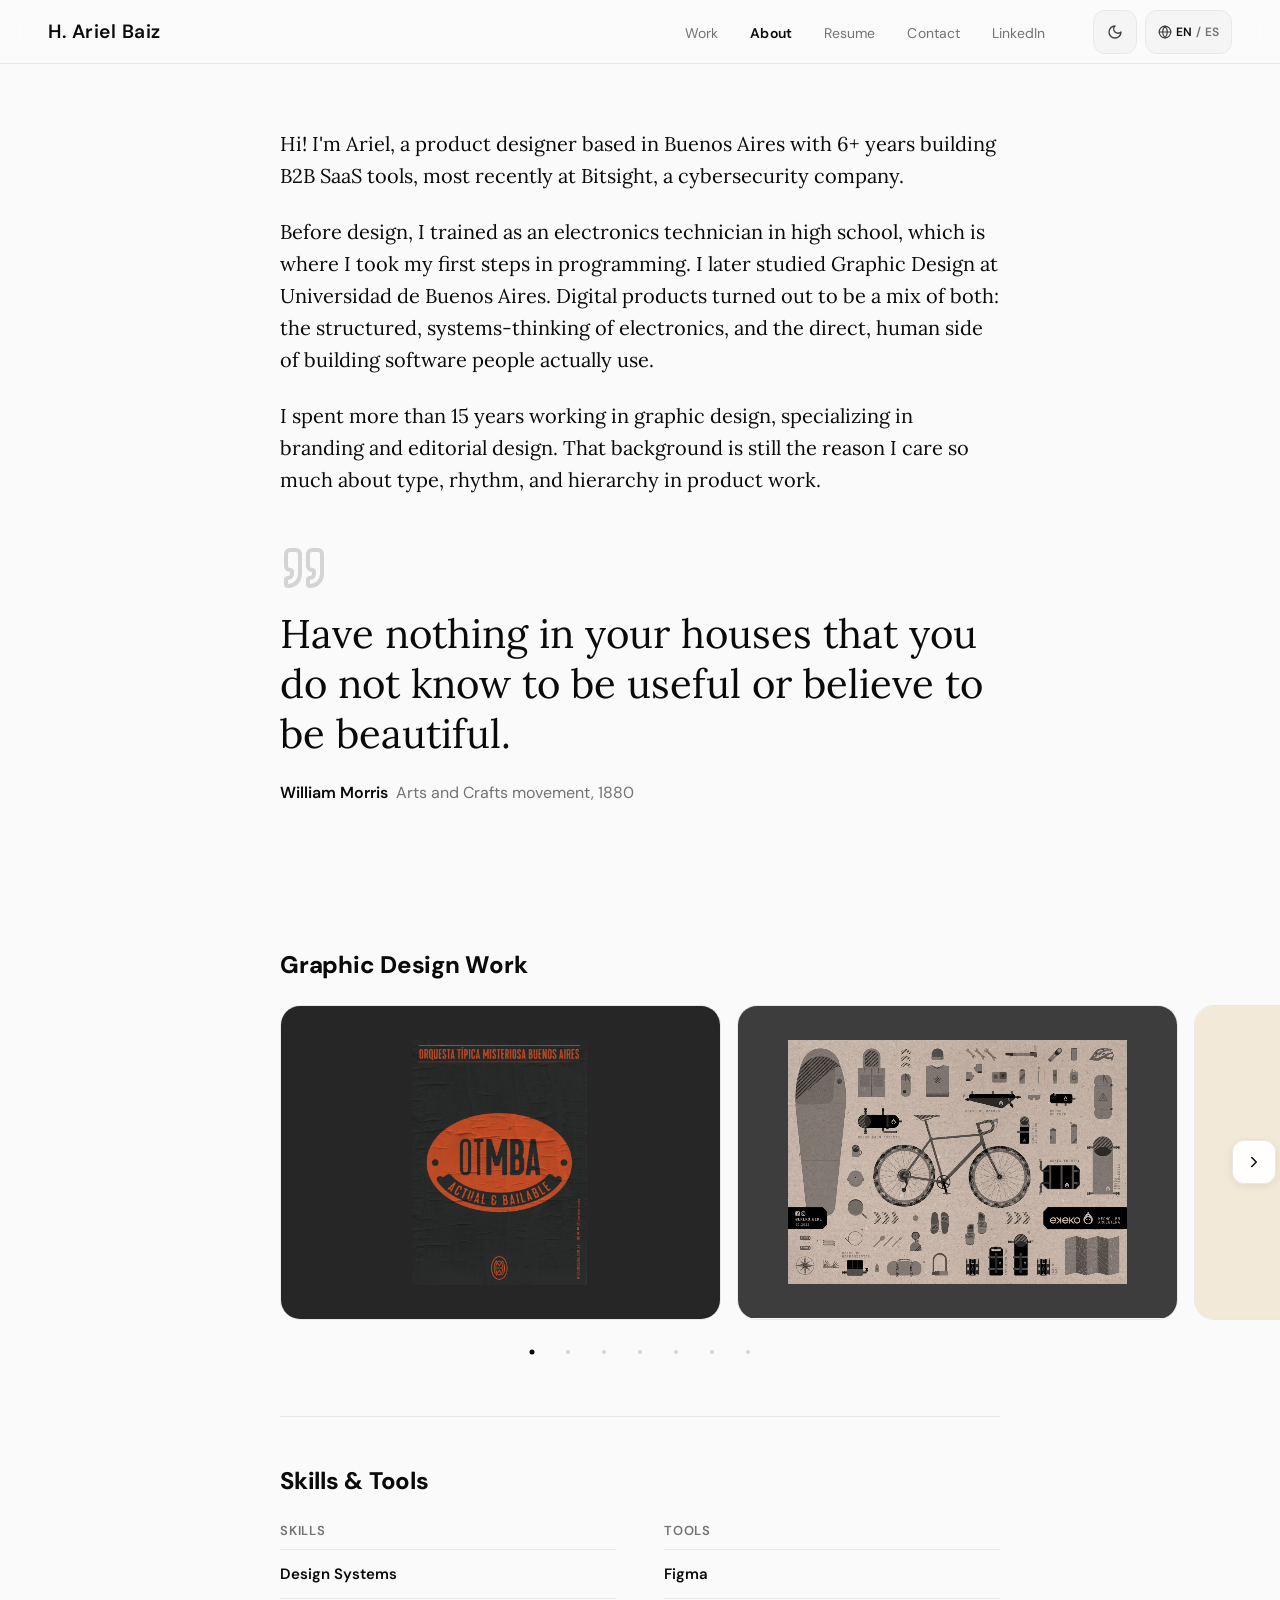
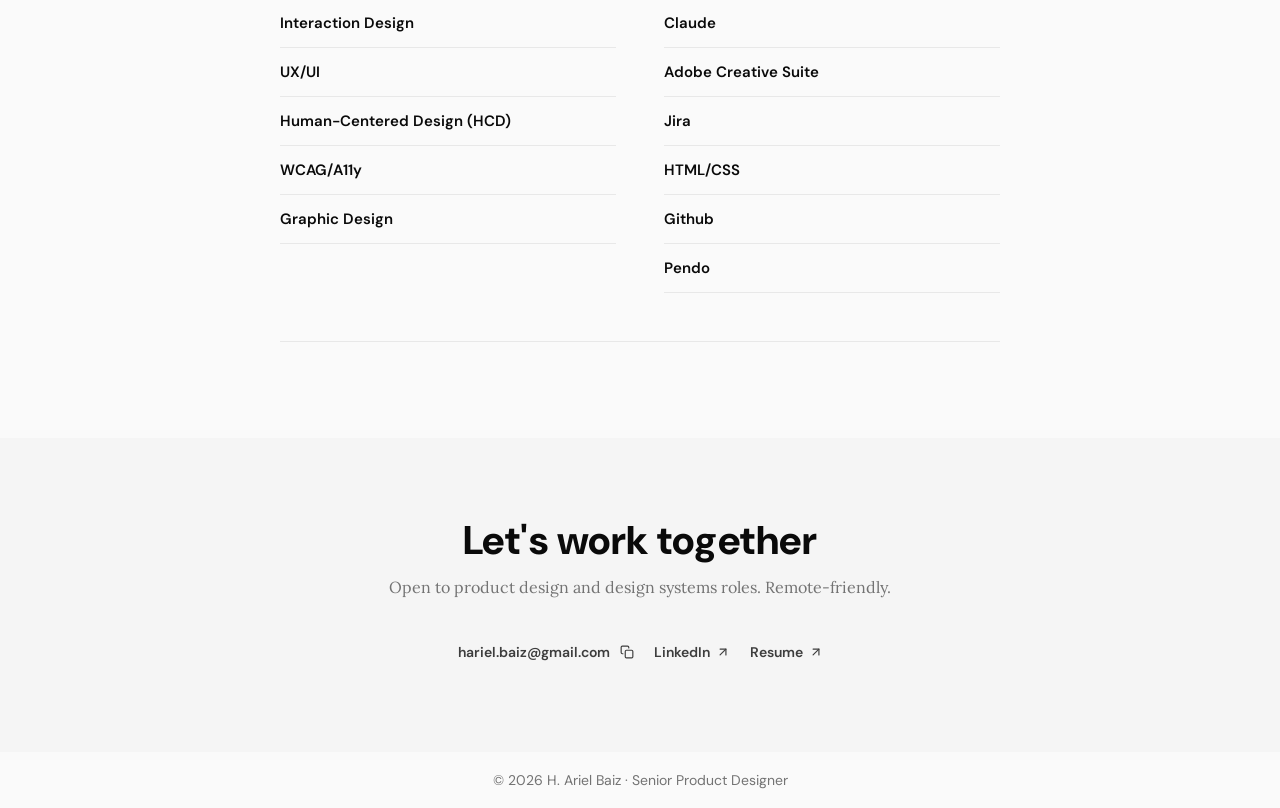
==== commit baa3b0d3: "v1.3.7 - 2-column case study cards with 16:9 image, hover zoom and hover tags; shorter CS1 card copy" ====
--- a/about.html
+++ b/about.html
@@ -112,31 +112,41 @@
     </div>
   </section>
 
-  <!-- GRAPHIC DESIGN GRID -->
+  <!-- GRAPHIC DESIGN CAROUSEL -->
   <section class="graphic-grid reveal">
-    <div class="graphic-grid__items">
-      <figure class="graphic-grid__item">
-        <div class="graphic-grid__media"><img src="images/about/mba-posters.gif" alt="MBA poster series" loading="lazy"/></div>
-      </figure>
-      <figure class="graphic-grid__item">
-        <div class="graphic-grid__media"><video src="images/about/bitacoras.webm" autoplay muted loop playsinline></video></div>
-      </figure>
-      <figure class="graphic-grid__item">
-        <div class="graphic-grid__media"><img src="images/about/mba-illustration.png" alt="MBA illustration work" loading="lazy"/></div>
-      </figure>
-      <figure class="graphic-grid__item">
-        <div class="graphic-grid__media"><video src="images/about/logos.webm" autoplay muted loop playsinline></video></div>
-      </figure>
-      <figure class="graphic-grid__item">
-        <div class="graphic-grid__media"><video src="images/about/tuco.webm" autoplay muted loop playsinline></video></div>
-      </figure>
-      <figure class="graphic-grid__item">
-        <div class="graphic-grid__media"><video src="images/about/river.webm" autoplay muted loop playsinline></video></div>
-      </figure>
-      <figure class="graphic-grid__item">
-        <div class="graphic-grid__media"><video src="images/about/casino.webm" autoplay muted loop playsinline></video></div>
-      </figure>
+    <h2 class="graphic-grid__title" data-i18n="about.graphic.heading">Graphic Design Work</h2>
+    <div class="graphic-grid__carousel">
+      <button type="button" class="graphic-grid__arrow graphic-grid__arrow--prev" aria-label="Previous">
+        <svg width="18" height="18" viewBox="0 0 24 24" fill="none" stroke="currentColor" stroke-width="2" stroke-linecap="round" stroke-linejoin="round"><path d="m15 18-6-6 6-6"/></svg>
+      </button>
+      <div class="graphic-grid__items" role="region" aria-roledescription="carousel" aria-label="Graphic design work" tabindex="0">
+        <figure class="graphic-grid__item">
+          <div class="graphic-grid__media"><img src="images/about/mba-posters.gif" alt="MBA poster series" loading="lazy"/></div>
+        </figure>
+        <figure class="graphic-grid__item">
+          <div class="graphic-grid__media"><video src="images/about/bitacoras.webm" autoplay muted loop playsinline></video></div>
+        </figure>
+        <figure class="graphic-grid__item">
+          <div class="graphic-grid__media"><img src="images/about/mba-illustration.png" alt="MBA illustration work" loading="lazy"/></div>
+        </figure>
+        <figure class="graphic-grid__item">
+          <div class="graphic-grid__media"><video src="images/about/logos.webm" autoplay muted loop playsinline></video></div>
+        </figure>
+        <figure class="graphic-grid__item">
+          <div class="graphic-grid__media"><video src="images/about/tuco.webm" autoplay muted loop playsinline></video></div>
+        </figure>
+        <figure class="graphic-grid__item">
+          <div class="graphic-grid__media"><video src="images/about/river.webm" autoplay muted loop playsinline></video></div>
+        </figure>
+        <figure class="graphic-grid__item">
+          <div class="graphic-grid__media"><video src="images/about/casino.webm" autoplay muted loop playsinline></video></div>
+        </figure>
+      </div>
+      <button type="button" class="graphic-grid__arrow graphic-grid__arrow--next" aria-label="Next">
+        <svg width="18" height="18" viewBox="0 0 24 24" fill="none" stroke="currentColor" stroke-width="2" stroke-linecap="round" stroke-linejoin="round"><path d="m9 18 6-6-6-6"/></svg>
+      </button>
     </div>
+    <div class="graphic-grid__dots" role="tablist" aria-label="Slide position"></div>
   </section>
 
   <div class="divider"></div>
--- a/css/tokens.css
+++ b/css/tokens.css
@@ -23,15 +23,15 @@
  * TYPOGRAPHY RULES (from Figma Typography page)
  *   Display  → Space Grotesk Bold    72/56/40px  tracking -2/-1.5/-1px
  *   Heading  → DM Sans ExtraBold     32/24px     tracking -0.5/-0.25px
- *              DM Sans Medium        20/18px
+ *              DM Sans SemiBold       20/18px
  *   Body     → Lora Regular          18/16px     lh 30/26px
- *   UI       → DM Sans Medium        16/14/12px
+ *   UI       → DM Sans SemiBold       16/14/12px
  *   Nav      → DM Sans Regular       14px
  * ─────────────────────────────────────────────────────────
  */
 
 /* ── 1. FONTS ──────────────────────────────────────────── */
-@import url('https://fonts.googleapis.com/css2?family=Space+Grotesk:wght@500,700&family=DM+Sans:ital,opsz,wght@0,9..40,400;0,9..40,500;0,9..40,800;1,9..40,400&family=Lora:ital,wght@0,400;1,400&family=DM+Mono:wght@400;500&display=swap');
+@import url('https://fonts.googleapis.com/css2?family=DM+Sans:ital,opsz,wght@0,9..40,400;0,9..40,600;0,9..40,800;1,9..40,400&family=Lora:ital,wght@0,400;1,400&family=DM+Mono:wght@400;500&display=swap');
 
 /* ── 2. PRIMITIVES ─────────────────────────────────────── */
 :root {
@@ -201,24 +201,24 @@
   --f-mono:    'DM Mono', monospace;
 
   /* Display — Space Grotesk Bold */
-  --t-display-2xl: 700 72px/80px var(--f-display);
-  --t-display-xl:  700 56px/64px var(--f-display);
-  --t-display-lg:  700 40px/48px var(--f-display);
+  --t-display-2xl: 800 72px/80px var(--f-display);
+  --t-display-xl:  800 56px/64px var(--f-display);
+  --t-display-lg:  800 40px/48px var(--f-display);
 
   /* Heading — DM Sans */
-  --t-heading-xl: 700 32px/40px var(--f-ui);   /* letter-spacing: -0.5px */
-  --t-heading-lg: 700 24px/32px var(--f-ui);   /* letter-spacing: -0.25px */
-  --t-heading-md: 500 20px/28px var(--f-ui);
-  --t-heading-sm: 500 18px/26px var(--f-ui);
+  --t-heading-xl: 800 32px/40px var(--f-ui);   /* letter-spacing: -0.5px */
+  --t-heading-lg: 800 24px/32px var(--f-ui);   /* letter-spacing: -0.25px */
+  --t-heading-md: 600 20px/28px var(--f-ui);
+  --t-heading-sm: 600 18px/26px var(--f-ui);
 
   /* Body — Lora */
   --t-body-lg: 400 18px/30px var(--f-body);
   --t-body-md: 400 16px/26px var(--f-body);
 
   /* UI — DM Sans */
-  --t-label-lg: 500 16px/24px var(--f-ui);
-  --t-label-md: 500 14px/20px var(--f-ui);
-  --t-label-sm: 500 12px/16px var(--f-ui);
+  --t-label-lg: 600 16px/24px var(--f-ui);
+  --t-label-md: 600 14px/20px var(--f-ui);
+  --t-label-sm: 600 12px/16px var(--f-ui);
   --t-caption:  400 12px/16px var(--f-ui);
   --t-nav:      400 14px/20px var(--f-ui);
 }
--- a/css/base.css
+++ b/css/base.css
@@ -42,8 +42,8 @@
 /* Logo — Space Grotesk Bold 18px */
 .nav-name {
   font-family: var(--f-display);
-  font-weight: 700;
-  font-size: 20px;
+  font-weight: 600;
+  font-size: 1.2rem;
   line-height: 1;
   letter-spacing: .5px;
   color: var(--text);
@@ -66,37 +66,37 @@
   font-family: var(--f-ui);
   font-size: 14px;
   font-weight: 400;
+  line-height: 32px;
+  letter-spacing: 0.1px;
+  color: var(--nav-text);
+  text-decoration: none;
+  transition: color 0.15s;
+  display: inline-flex;
+  align-items: center;
+  gap: 4px;
+}
+.nav-links a:hover,
+.nav-links a[aria-current="page"] {
+  /* Nav/Active — DM Sans Medium */
+  font-weight: 600;
+  color: var(--nav-link);
+}
+
+/* Contact CTA — DM Sans Medium 14px brand */
+.nav-cta {
+  font-family: var(--f-ui);
+  font-weight: 400;
+  font-size: 14px;
   line-height: 20px;
   letter-spacing: 0.1px;
   color: var(--nav-text);
   text-decoration: none;
-  transition: color 0.15s;
-  display: inline-flex;
-  align-items: center;
-  gap: 4px;
-}
-.nav-links a:hover,
-.nav-links a[aria-current="page"] {
-  /* Nav/Active — DM Sans Medium */
-  font-weight: 500;
-  color: var(--nav-link);
-}
-
-/* Contact CTA — DM Sans Medium 14px brand */
-.nav-cta {
-  font-family: var(--f-ui);
-  font-weight: 400;
-  font-size: 14px;
-  line-height: 20px;
-  letter-spacing: 0.1px;
-  color: var(--nav-text);
-  text-decoration: none;
   white-space: nowrap;
   flex-shrink: 0;
   transition: opacity 0.15s;
 }
 .nav-cta:hover { 
-  font-weight: 500; 
+  font-weight: 600; 
   color: var(--nav-link);
 }
 
@@ -110,8 +110,8 @@
 
 /* Theme toggle button */
 .theme-toggle {
-  width: 32px;
-  height: 32px;
+  width: 44px;
+  height: 44px;
   border-radius: var(--r-md);
   border: 1px solid var(--border);
   background: var(--bg-muted);
@@ -140,7 +140,8 @@
 
 /* Language toggle button (EN / ES) */
 .lang-toggle {
-  height: 32px;
+  height: 44px;
+  min-width: 44px;
   border-radius: var(--r-md);
   border: 1px solid var(--border);
   background: var(--bg-muted);
@@ -151,8 +152,8 @@
   gap: 4px;
   font-family: 'DM Sans', sans-serif;
   font-size: 12px;
-  font-weight: 500;
-  padding: 0 8px;
+  font-weight: 600;
+  padding: 0 12px;
   line-height: 1;
   transition: background 0.15s, border-color 0.15s, color 0.15s;
 }
@@ -179,8 +180,8 @@
 /* Mobile nav toggle (hamburger) — hidden on desktop, shown below 640px */
 .nav-toggle {
   display: none;
-  width: 32px;
-  height: 32px;
+  width: 44px;
+  height: 44px;
   border-radius: var(--r-md);
   border: 1px solid var(--border);
   background: var(--bg-muted);
@@ -216,7 +217,7 @@
   align-items: center;
   gap: 6px;
   font-family: var(--f-ui);
-  font-weight: 500;
+  font-weight: 600;
   font-size: 14px;
   line-height: 20px;
   letter-spacing: 0.1px;
@@ -240,7 +241,7 @@
   align-items: center;
   gap: 6px;
   font-family: var(--f-ui);
-  font-weight: 500;
+  font-weight: 600;
   font-size: 14px;
   line-height: 20px;
   letter-spacing: 0.1px;
@@ -265,7 +266,7 @@
   align-items: center;
   gap: 8px;
   font-family: var(--f-ui);
-  font-weight: 500;
+  font-weight: 600;
   font-size: 14px;
   line-height: 20px;
   color: var(--text-on-inverse);
@@ -284,7 +285,7 @@
   align-items: center;
   gap: 8px;
   font-family: var(--f-ui);
-  font-weight: 500;
+  font-weight: 600;
   font-size: 14px;
   line-height: 20px;
   color: var(--text-on-inverse);
@@ -310,25 +311,24 @@
   display: inline-flex;
   align-items: center;
   justify-content: center;
-  border-radius: none;
   border:none;
   background: transparent;
   color: var(--text-2);
   cursor: pointer;
-  padding: 0;
+  padding: 4px;
   transition: border-color 0.15s, color 0.15s;
 }
 .copy-btn:hover {
-  border-color: var(--text-on-inverse);
-  color: var(--text-on-inverse);
+  border-color: var(--text);
+  color: var(--text);
 }
 .copy-btn svg { width: 14px; height: 14px; display: block; }
 .copy-btn .icon-check { display: none; }
 .copy-btn.is-copied .icon-copy  { display: none; }
 .copy-btn.is-copied .icon-check { display: block; }
 .copy-btn.is-copied {
-  border-color: var(--text-on-inverse);
-  color: var(--text-on-inverse);
+  border-color: var(--text-success);
+  color: var(--text-success);
 }
 
 /* Plain text button — no border/fill, for secondary links on dark backgrounds */
@@ -337,7 +337,7 @@
   align-items: center;
   gap: 6px;
   font-family: var(--f-ui);
-  font-weight: 500;
+  font-weight: 600;
   font-size: 14px;
   line-height: 20px;
   color: var(--text-2);
@@ -360,7 +360,7 @@
   align-items: center;
   font-family: var(--f-ui);
   font-size: 11px;
-  font-weight: 500;
+  font-weight: 600;
   letter-spacing: .4px;
   color: var(--text-2);
   background: var(--brand-tag-bg);
@@ -428,9 +428,8 @@
   padding: 20px 48px;
   display: flex;
   align-items: center;
-  justify-content: space-between;
+  justify-content: center;
   gap: 16px;
-  border-top: 1px solid var(--border);
 }
 footer p,
 footer a {
--- a/css/about.css
+++ b/css/about.css
@@ -7,35 +7,71 @@
 .about-wrap {
   max-width: 720px;
   margin: 0 auto;
-  padding: 4rem 1.5rem 6rem;
-}
-
-/* ── GRAPHIC DESIGN GRID ────────────────────────────────── */
-/* Curated gallery of previous graphic design work — replaced the
-   auto-scrolling carousel (2026-08-12). Same media assets, laid out
-   as a static grid. Breaks out of .about-wrap's 720px column the
-   same way .carousel-viewport used to, but caps at 1280px instead
-   of going full-bleed. Plain tiles, no captions/hover overlay
-   (2026-08-14) — captions were tried as a hover-reveal overlay,
-   then dropped entirely per Ariel's request. */
+  padding: 4rem 0 6rem;
+}
+
+/* ── GRAPHIC DESIGN CAROUSEL ───────────────────────────── */
+/* Curated gallery of previous graphic design work. Was a static
+   2-up grid (2026-08-14); turned into a user-controlled, infinitely
+   looping carousel (2026-09-22) — arrow buttons on pointer devices,
+   native swipe/scroll-snap on touch, wraps seamlessly in both
+   directions via cloned end items. No autoplay: this is not the
+   earlier auto-scrolling carousel the grid itself had replaced.
+   Breaks out of .about-wrap's 720px column to run edge-to-edge with
+   the viewport; the first (real) item's left edge is padded to line
+   up with .about-bio__text's left edge instead of floating at a
+   fixed inset. Plain tiles, no captions/hover overlay (2026-08-14,
+   per Ariel's request). */
 .graphic-grid {
   width: 100vw;
   margin-left: calc(-50vw + 50%);
   padding: 1rem 0 3rem;
 }
+/* Same centering mechanism as .about-wrap (max-width + auto margins,
+   with the identical mobile padding override below) so the title
+   lines up with the bio text above it, even though .graphic-grid
+   itself has broken out to full viewport width. */
+.graphic-grid__title {
+  max-width: 720px;
+  margin: 0 auto;
+  padding-bottom: 24px;
+  font-family: var(--f-ui);
+  font-weight: 800;
+  font-size: 24px;
+  line-height: 32px;
+  letter-spacing: -0.25px;
+  color: var(--text);
+}
+.graphic-grid__carousel {
+  position: relative;
+}
 .graphic-grid__items {
-  display: grid;
-  grid-template-columns: repeat(2, 1fr);
+  display: flex;
   gap: 16px;
-  max-width: 1280px;
-  margin: 0 auto;
-  padding: 0 1.5rem;
-}
+  overflow-x: auto;
+  overflow-anchor: none;
+  scroll-snap-type: x mandatory;
+  scroll-behavior: smooth;
+  -webkit-overflow-scrolling: touch;
+  scrollbar-width: none;
+  /* Left inset matches .about-wrap's centered 720px column so the
+     first real item lines up with the bio paragraphs above; right
+     side gets a small fixed bleed since the loop has no "last" item
+     to align. max(0, ...) collapses to 0 in the 640–720px zone where
+     .about-wrap itself carries no side padding yet. */
+  padding-left: max(0px, calc((100vw - 720px) / 2));
+  padding-right: 1.5rem;
+  scroll-padding-left: max(0px, calc((100vw - 720px) / 2));
+  scroll-padding-right: 1.5rem;
+}
+.graphic-grid__items::-webkit-scrollbar { display: none; }
 .graphic-grid__item {
+  flex: 0 0 calc(46% - 8px);
   margin: 0;
   border-radius: var(--r-lg);
   border: 1px solid var(--border);
   overflow: hidden;
+  scroll-snap-align: start;
 }
 .graphic-grid__media {
   aspect-ratio: 1440 / 1024;
@@ -48,9 +84,83 @@
   object-fit: cover;
   display: block;
 }
+.graphic-grid__arrow {
+  position: absolute;
+  top: 50%;
+  transform: translateY(-50%);
+  width: 44px;
+  height: 44px;
+  border-radius: var(--r-md);
+  border: 1px solid var(--border);
+  background: var(--surface-overlay);
+  color: var(--text);
+  cursor: pointer;
+  display: flex;
+  align-items: center;
+  justify-content: center;
+  box-shadow: 0 2px 8px rgba(0,0,0,0.08);
+  transition: background 0.15s, border-color 0.15s, opacity 0.15s;
+  z-index: 2;
+  padding: 0;
+}
+.graphic-grid__arrow:hover {
+  background: var(--bg-subtle);
+  border-color: var(--border-mid);
+}
+.graphic-grid__arrow:disabled {
+  opacity: 0.35;
+  cursor: default;
+  pointer-events: none;
+}
+.graphic-grid__arrow--prev { left: 4px; }
+.graphic-grid__arrow--next { right: 4px; }
+.graphic-grid__arrow--hidden { display: none; }
+
+.graphic-grid__dots {
+  display: flex;
+  flex-wrap: wrap;
+  justify-content: center;
+  align-items: center;
+  gap: 4px;
+  margin-top: 1rem;
+  padding: 0 1rem;
+}
+.graphic-grid__dot {
+  width: 32px;
+  height: 32px;
+  padding: 0;
+  border: none;
+  background: transparent;
+  cursor: pointer;
+  display: flex;
+  align-items: center;
+  justify-content: center;
+}
+.graphic-grid__dot::after {
+  content: "";
+  width: 4px;
+  height: 4px;
+  border-radius: 50%;
+  background: var(--border-mid);
+  transition: background 0.15s, transform 0.15s;
+}
+.graphic-grid__dot:hover::after {
+  background: var(--text-3);
+}
+.graphic-grid__dot[aria-selected="true"]::after {
+  background: var(--text);
+  transform: scale(1.25);
+}
 
 @media (max-width: 640px) {
-  .graphic-grid__items { grid-template-columns: 1fr; }
+  .graphic-grid__title { padding: 0 1.5rem 20px; }
+  .graphic-grid__item { flex: 0 0 85%; }
+  .graphic-grid__arrow { display: none; }
+  .graphic-grid__dots { gap: 0; }
+  .graphic-grid__items { padding-left: 1.5rem; scroll-padding-left: 1.5rem; }
+}
+@media (prefers-reduced-motion: reduce) {
+  .graphic-grid__items { scroll-behavior: auto; }
 }
 
 /* ── BIO ────────────────────────────────────────────────── */
@@ -59,9 +169,9 @@
 }
 .about-bio__text p {
   font-family: var(--f-body);
-  font-size: 1.5rem;
+  font-size: 1.25rem;
   line-height: 1.6;
-  color: var(--text-2);
+  color: var(--text);
   margin-bottom: 1.5rem;
 }
 .about-bio__text p:last-child { margin-bottom: 0; }
@@ -71,7 +181,7 @@
 /* ── SKILLS ─────────────────────────────────────────────── */
 .about-skills { padding: 3rem 0; }
 .about-skills h2 {
-  font-family: var(--f-ui); font-weight: 700;
+  font-family: var(--f-ui); font-weight: 800;
   font-size: 24px; line-height: 32px;
   letter-spacing: -0.25px; color: var(--text); margin-bottom: 24px;
 }
@@ -97,7 +207,7 @@
 }
 .about-skills--plain .plain-list li:first-child { border-top: 1px solid var(--border); }
 .plain-list__name {
-  font-family: var(--f-ui); font-weight: 500;
+  font-family: var(--f-ui); font-weight: 600;
   font-size: 15px; color: var(--text);
 }
 
@@ -106,7 +216,7 @@
   background: var(--bg-muted); padding: 80px 48px; text-align: center;
 }
 .contact-dark h2 {
-  font-family: var(--f-display); font-weight: 700;
+  font-family: var(--f-display); font-weight: 800;
   font-size: clamp(2rem, 4vw, 40px);
   line-height: 1.1; 
   letter-spacing: .5px;
@@ -128,7 +238,7 @@
   .about-skills__columns { grid-template-columns: 1fr; gap: 24px 0; }
 }
 @media (max-width: 640px) {
-  .about-wrap { padding: 3rem 1rem 4rem; }
+  .about-wrap { padding: 3rem 1.5rem 4rem; }
   .contact-dark { padding: 64px 16px; }
   .contact-links { flex-direction: column; align-items: center;}
 }
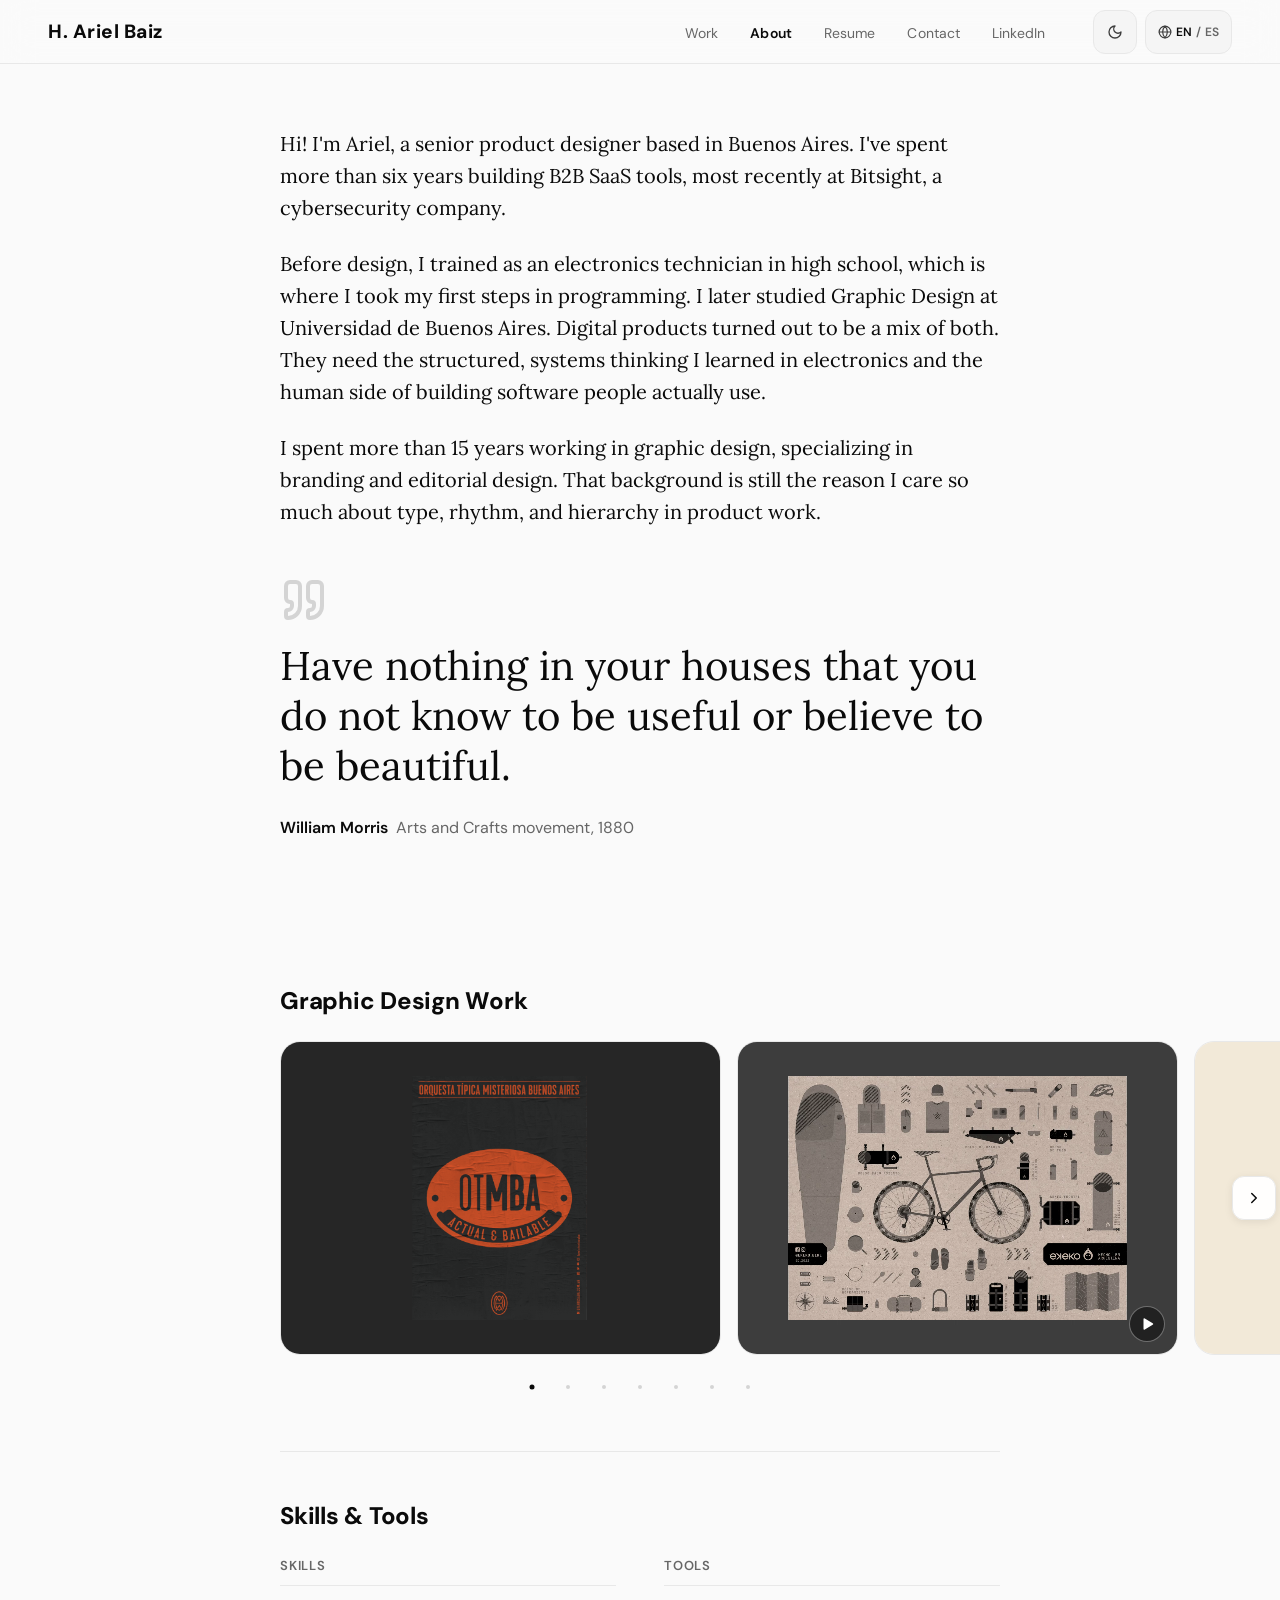
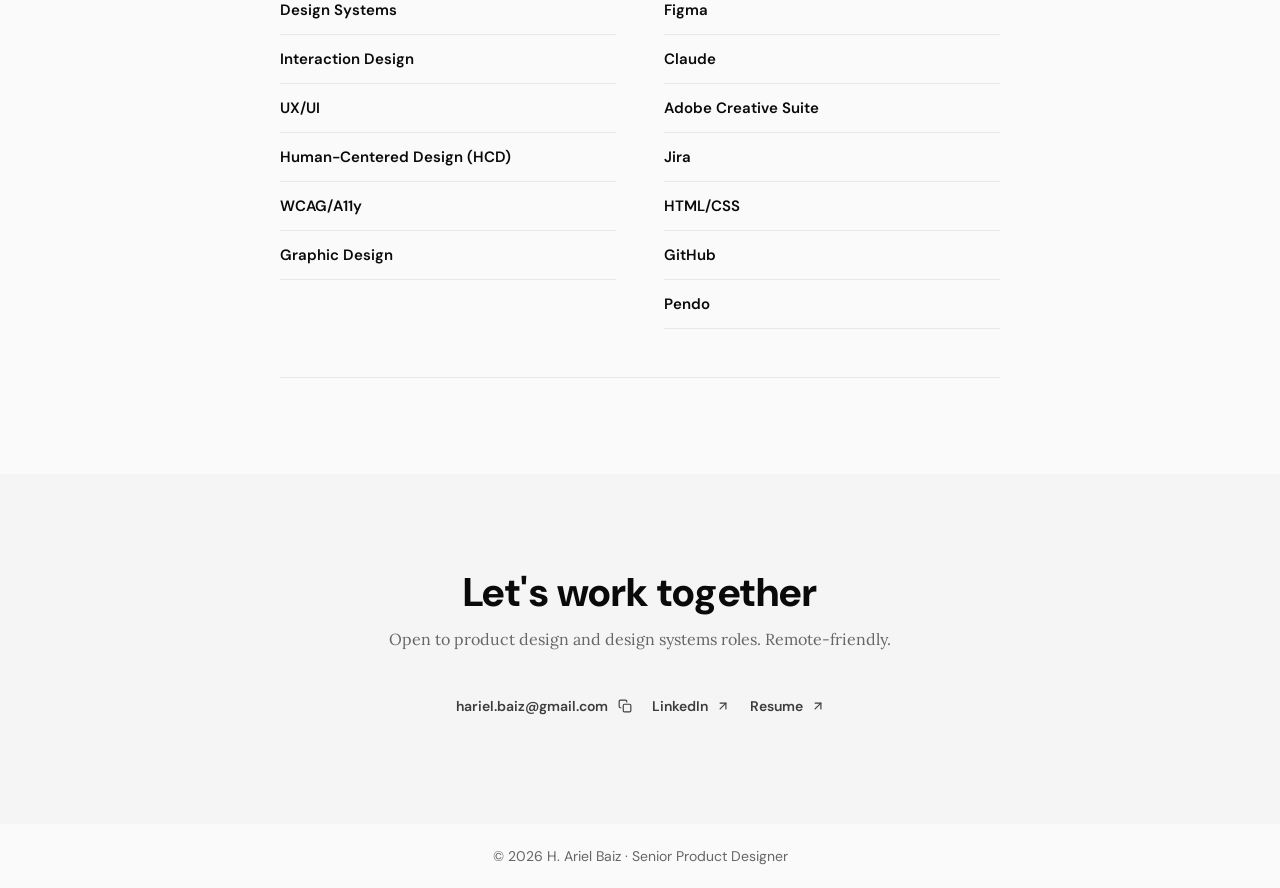
==== commit a4238bc2: "v1.4.1 - Accessibility fixes (WCAG 2.2 AA), spacing token system, new landing intro and wide cards, " ====
--- a/about.html
+++ b/about.html
@@ -61,6 +61,7 @@
     <!-- End Cloudflare Web Analytics -->
 </head>
 <body>
+<a class="skip-link" href="#main" data-i18n="a11y.skip">Skip to main content</a>
 
 <nav>
   <a class="nav-name" href="index.html" data-i18n="nav.brand">HAB</a>
@@ -88,17 +89,17 @@
 </nav>
 
 <!-- ── MAIN ── -->
-<main class="about-wrap">
+<main id="main" class="about-wrap">
 
   <!-- BIO -->
   <section class="about-bio reveal">
     <h1 class="sr-only" data-i18n="about.h1">About Ariel Baiz, Senior Product Designer</h1>
     <div class="about-bio__text">
       
-      <p data-i18n="about.p1">Hi! I'm Ariel, a product designer based in Buenos Aires with 6+ years building B2B SaaS tools, most recently at Bitsight, a cybersecurity company.</p>
-      <p data-i18n="about.p2">Before design, I trained as an electronics technician in high school, which is where I took my first steps in programming. I later studied Graphic Design at Universidad de Buenos Aires. Digital products turned out to be a mix of both: the structured, systems-thinking of electronics, and the direct, human side of building software people actually use.</p>
+      <p data-i18n="about.p1">Hi! I'm Ariel, a senior product designer based in Buenos Aires. I've spent more than six years building B2B SaaS tools, most recently at Bitsight, a cybersecurity company.</p>
+      <p data-i18n="about.p2">Before design, I trained as an electronics technician in high school, which is where I took my first steps in programming. I later studied Graphic Design at Universidad de Buenos Aires. Digital products turned out to be a mix of both. They need the structured, systems thinking I learned in electronics and the human side of building software people actually use.</p>
       <p class="about-gd-para" data-i18n="about.p3">
-        I spent more than 10 years working in graphic design, specializing in branding and editorial design. That background is still the reason I care so much about type, rhythm, and hierarchy in product work.
+        I spent more than 15 years working in graphic design, specializing in branding and editorial design. That background is still the reason I care so much about type, rhythm, and hierarchy in product work.
       </p>
       <div class="testimonial-card testimonial-card--inline">
         <div class="quote-icon"><svg viewBox="0 0 24 24" fill="none" stroke="currentColor" stroke-width="2" stroke-linecap="round" stroke-linejoin="round"><path d="M16 3a2 2 0 0 0-2 2v6a2 2 0 0 0 2 2 1 1 0 0 1 1 1v1a2 2 0 0 1-2 2 1 1 0 0 0-1 1v2a1 1 0 0 0 1 1 6 6 0 0 0 6-6V5a2 2 0 0 0-2-2z"/><path d="M5 3a2 2 0 0 0-2 2v6a2 2 0 0 0 2 2 1 1 0 0 1 1 1v1a2 2 0 0 1-2 2 1 1 0 0 0-1 1v2a1 1 0 0 0 1 1 6 6 0 0 0 6-6V5a2 2 0 0 0-2-2z"/></svg></div>
@@ -158,12 +159,12 @@
       <div class="about-skills__col">
         <h3 class="about-skills__subhead" data-i18n="about.skills.subhead">Skills</h3>
         <ul class="plain-list">
-          <li><span class="plain-list__name">Design Systems</span></li>
-          <li><span class="plain-list__name">Interaction Design</span></li>
-          <li><span class="plain-list__name">UX/UI</span></li>
-          <li><span class="plain-list__name">Human-Centered Design (HCD)</span></li>
-          <li><span class="plain-list__name">WCAG/A11y</span></li>
-          <li><span class="plain-list__name">Graphic Design</span></li>
+          <li><span class="plain-list__name" data-i18n="about.skills.item1">Design Systems</span></li>
+          <li><span class="plain-list__name" data-i18n="about.skills.item2">Interaction Design</span></li>
+          <li><span class="plain-list__name" data-i18n="about.skills.item3">UX/UI</span></li>
+          <li><span class="plain-list__name" data-i18n="about.skills.item4">Human-Centered Design (HCD)</span></li>
+          <li><span class="plain-list__name" data-i18n="about.skills.item5">WCAG/A11y</span></li>
+          <li><span class="plain-list__name" data-i18n="about.skills.item6">Graphic Design</span></li>
         </ul>
       </div>
       <div class="about-skills__col">
@@ -174,7 +175,7 @@
           <li><span class="plain-list__name">Adobe Creative Suite</span></li>
           <li><span class="plain-list__name">Jira</span></li>
           <li><span class="plain-list__name">HTML/CSS</span></li>
-          <li><span class="plain-list__name">Github</span></li>
+          <li><span class="plain-list__name">GitHub</span></li>
           <li><span class="plain-list__name">Pendo</span></li>
         </ul>
       </div>
@@ -187,8 +188,8 @@
 </main>
 
 <!-- ── CONTACT ── -->
-<section class="contact-dark">
-  <h2 data-i18n="contact.title">Let's work <em>together</em></h2>
+<section class="contact-dark" aria-labelledby="contact-title">
+  <h2 id="contact-title" data-i18n="contact.title">Let's work <em>together</em></h2>
   <p data-i18n="contact.sub">Open to product design and design systems roles. Remote-friendly.</p>
   <div class="contact-links">
     <span class="email-copy-group">
--- a/css/tokens.css
+++ b/css/tokens.css
@@ -44,6 +44,7 @@
   --n-300: #d4d4d4;
   --n-400: #a3a3a3;
   --n-500: #737373;
+  --n-550: #666666;  /* AA text on --bg-muted (#f5f5f5): 5.10:1 */
   --n-600: #525252;
   --n-700: #3d3d3d;
   --n-800: #262626;
@@ -89,7 +90,7 @@
   /* Text */
   --text:    var(--n-950);   /* primary   #0a0a0a */
   --text-2:  var(--n-700);   /* secondary #525252 */
-  --text-3:  var(--n-500);   /* tertiary  #737373 */
+  --text-3:  var(--n-550);   /* tertiary  #666666 (was #737373: 4.34:1 on #f5f5f5, failed AA) */
   --text-on-inverse: var(--n-0);
   --text-on-inverse-2: var(--n-300);
   /* Paired with --surface-card-inverse (brand-blue fill) — verified AA against
@@ -230,12 +231,32 @@
   --r-lg:   20px;
   --r-pill: 999px;
 
-  --space-xs:  8px;
-  --space-sm:  16px;
-  --space-md:  24px;
-  --space-lg:  48px;
-  --space-xl:  80px;
-  --space-2xl: 96px;
+  /* Spacing scale (4px base). Every margin/padding/gap in the CSS
+     should reference one of these. Values under 4px (hairlines,
+     optical nudges) and em-based values stay literal. */
+  --space-1:  4px;
+  --space-2:  8px;
+  --space-3:  12px;
+  --space-4:  16px;
+  --space-6:  24px;
+  --space-8:  32px;
+  --space-12: 48px;
+  --space-16: 64px;
+  --space-20: 80px;
+  --space-24: 96px;
+
+  /* T-shirt aliases (kept for existing references) */
+  --space-xs:  var(--space-2);
+  --space-sm:  var(--space-4);
+  --space-md:  var(--space-6);
+  --space-lg:  var(--space-12);
+  --space-xl:  var(--space-20);
+  --space-2xl: var(--space-24);
+
+  /* Layout */
+  --gutter:      var(--space-12);  /* desktop side padding */
+  --gutter-mobile: var(--space-6); /* 24px side padding on tablet and phone */
+  --section-gap: var(--space-24);  /* same gap between all top-level sections */
 
   /* Legacy aliases — referenced by case study components */
   --radius-sm:  var(--r-sm);
@@ -249,3 +270,7 @@
   --text-mid:   var(--text-2);
   --text-mute:  var(--text-3);
 }
+
+@media (max-width: 640px) {
+  :root { --section-gap: var(--space-16); }
+}
--- a/css/base.css
+++ b/css/base.css
@@ -32,17 +32,17 @@
   -webkit-backdrop-filter: blur(16px);
   border-bottom: 1px solid var(--nav-border);
   height: 64px;
-  padding: 0 48px;
+  padding: 0 var(--space-12);
   display: flex;
   align-items: center;
   justify-content: space-between;
-  gap: 32px;
+  gap: var(--space-8);
 }
 
 /* Logo — Space Grotesk Bold 18px */
 .nav-name {
   font-family: var(--f-display);
-  font-weight: 600;
+  font-weight: 800;
   font-size: 1.2rem;
   line-height: 1;
   letter-spacing: .5px;
@@ -54,11 +54,11 @@
 
 .nav-links {
   display: flex;
-  gap: 32px;
+  gap: var(--space-8);
   list-style: none;
   flex: 1;
   justify-content: flex-end;
-  margin-right: 16px;
+  margin-right: var(--space-4);
 }
 
 /* Nav/Default — DM Sans Regular 14px */
@@ -73,7 +73,7 @@
   transition: color 0.15s;
   display: inline-flex;
   align-items: center;
-  gap: 4px;
+  gap: var(--space-1);
 }
 .nav-links a:hover,
 .nav-links a[aria-current="page"] {
@@ -104,7 +104,7 @@
 .nav-controls {
   display: flex;
   align-items: center;
-  gap: 8px;
+  gap: var(--space-2);
   flex-shrink: 0;
 }
 
@@ -149,11 +149,11 @@
   cursor: pointer;
   display: flex;
   align-items: center;
-  gap: 4px;
+  gap: var(--space-1);
   font-family: 'DM Sans', sans-serif;
   font-size: 12px;
   font-weight: 600;
-  padding: 0 12px;
+  padding: 0 var(--space-3);
   line-height: 1;
   transition: background 0.15s, border-color 0.15s, color 0.15s;
 }
@@ -215,7 +215,7 @@
 .btn-primary {
   display: inline-flex;
   align-items: center;
-  gap: 6px;
+  gap: var(--space-2);
   font-family: var(--f-ui);
   font-weight: 600;
   font-size: 14px;
@@ -223,7 +223,7 @@
   letter-spacing: 0.1px;
   color: #fff;
   background: var(--brand-fill);
-  padding: 10px 20px;
+  padding: var(--space-3) var(--space-6);
   border-radius: var(--r-md);
   border: none;
   text-decoration: none;
@@ -239,7 +239,7 @@
 .btn-secondary {
   display: inline-flex;
   align-items: center;
-  gap: 6px;
+  gap: var(--space-2);
   font-family: var(--f-ui);
   font-weight: 600;
   font-size: 14px;
@@ -248,7 +248,7 @@
   color: var(--text);
   background: transparent;
   border: 1px solid var(--border-mid);
-  padding: 10px 20px;
+  padding: var(--space-3) var(--space-6);
   border-radius: var(--r-md);
   text-decoration: none;
   cursor: pointer;
@@ -264,14 +264,14 @@
 .btn-white {
   display: inline-flex;
   align-items: center;
-  gap: 8px;
+  gap: var(--space-2);
   font-family: var(--f-ui);
   font-weight: 600;
   font-size: 14px;
   line-height: 20px;
   color: var(--text-on-inverse);
   background: var(--bg-inverse);
-  padding: 10px 22px;
+  padding: var(--space-3) var(--space-6);
   border-radius: var(--r-md);
   border: none;
   text-decoration: none;
@@ -283,14 +283,14 @@
 .btn-ghost-dark {
   display: inline-flex;
   align-items: center;
-  gap: 8px;
+  gap: var(--space-2);
   font-family: var(--f-ui);
   font-weight: 600;
   font-size: 14px;
   line-height: 20px;
   color: var(--text-on-inverse);
   border: 1px solid var(--border-on-inverse);
-  padding: 10px 22px;
+  padding: var(--space-3) var(--space-6);
   border-radius: var(--r-md);
   text-decoration: none;
   cursor: pointer;
@@ -315,7 +315,7 @@
   background: transparent;
   color: var(--text-2);
   cursor: pointer;
-  padding: 4px;
+  padding: var(--space-1);
   transition: border-color 0.15s, color 0.15s;
 }
 .copy-btn:hover {
@@ -335,14 +335,14 @@
 .btn-text-dark {
   display: inline-flex;
   align-items: center;
-  gap: 6px;
+  gap: var(--space-2);
   font-family: var(--f-ui);
   font-weight: 600;
   font-size: 14px;
   line-height: 20px;
   color: var(--text-2);
   text-decoration: none;
-  padding: 10px 4px;
+  padding: var(--space-3) var(--space-1);
   cursor: pointer;
   transition: color 0.15s;
 }
@@ -364,7 +364,7 @@
   letter-spacing: .4px;
   color: var(--text-2);
   background: var(--brand-tag-bg);
-  padding: 4px 8px;
+  padding: var(--space-1) var(--space-2);
   border-radius: var(--r-pill);
   white-space: nowrap;
   text-transform: uppercase;
@@ -380,16 +380,16 @@
 /* ── TESTIMONIALS ───────────────────────────────────────────
    Shared across case studies and about.html — single source
    so the two stop drifting out of sync with each other. */
-.testimonial-card { margin: 3rem 0 5rem; }
-.testimonial-quote { font-family: var(--f-body); font-size: 2.5rem; line-height: 1.25; color: var(--text); margin-bottom: 1.3rem; }
+.testimonial-card { margin: var(--space-12) 0 var(--space-20); }
+.testimonial-quote { font-family: var(--f-body); font-size: 2.5rem; line-height: 1.25; color: var(--text); margin-bottom: var(--space-6); }
 .quote-icon {
-  margin-bottom: .5rem;
+  margin-bottom: var(--space-2);
   width: 3rem;
   color: var(--text-on-inverse-2);
 }
 .quote-icon svg { width: 100%; height: auto; }
 .testimonial-quote code { font-family: var(--f-mono); font-size: 0.85em; background: var(--bg-muted); padding: 0.1em 0.4em; border-radius: var(--r-sm); color: var(--text-2); font-style: normal; }
-.testimonial-meta { display: flex; flex-direction: row; gap: 8px; }
+.testimonial-meta { display: flex; flex-direction: row; gap: var(--space-2); }
 .t-role   { font-family: var(--f-ui); font-size: 1rem; font-weight: 600; color: var(--text); white-space: nowrap; flex-shrink: 0; }
 .t-moment { font-family: var(--f-ui); font-size: 1rem; color: var(--text-3); }
 
@@ -409,8 +409,8 @@
 }
 
 /* Simple quote variant — plain italic quote + cite, no icon/word-reveal */
-.testimonial { background: var(--surface-feature); border: 1px solid var(--border); border-radius: var(--r-md); padding: 1.5rem; margin: 2rem 0; }
-.testimonial p { font-family: var(--f-body); font-style: italic; font-size: 1rem; color: var(--text); margin-bottom: 0.75rem; }
+.testimonial { background: var(--surface-feature); border: 1px solid var(--border); border-radius: var(--r-md); padding: var(--space-6); margin: var(--space-8) 0; }
+.testimonial p { font-family: var(--f-body); font-style: italic; font-size: 1rem; color: var(--text); margin-bottom: var(--space-3); }
 .testimonial cite { font-family: var(--f-ui); font-size: 0.82rem; color: var(--text-3); font-style: normal; }
 
 @media (max-width: 1024px) {
@@ -425,11 +425,11 @@
 /* ── FOOTER ─────────────────────────────────────────────── */
 footer {
   background: var(--bg-subtle);
-  padding: 20px 48px;
+  padding: var(--space-6) var(--space-12);
   display: flex;
   align-items: center;
   justify-content: center;
-  gap: 16px;
+  gap: var(--space-4);
 }
 footer p,
 footer a {
@@ -442,7 +442,7 @@
 footer a {
   display: inline-flex;
   align-items: center;
-  gap: 4px;
+  gap: var(--space-1);
 }
 footer a:hover { font-weight: 600; }
 
@@ -483,11 +483,11 @@
 
 /* ── RESPONSIVE SHARED ─────────────────────────────────── */
 @media (max-width: 1024px) {
-  nav { padding: 0 32px; }
-  footer { padding: 20px 32px; }
+  nav { padding: 0 var(--gutter-mobile); }
+  footer { padding: var(--space-6) var(--gutter-mobile); }
 }
 @media (max-width: 640px) {
-  nav { padding: 0 24px; gap: 16px; }
+  nav { padding: 0 var(--gutter-mobile); gap: var(--space-4); }
   .nav-toggle { display: flex; }
   .nav-links {
     display: none;
@@ -500,14 +500,16 @@
     gap: 0;
     background: var(--bg-subtle);
     border-bottom: 1px solid var(--nav-border);
-    padding: 8px 16px 16px;
+    padding: var(--space-2) var(--gutter-mobile) var(--space-4);
     margin: 0;
+    backdrop-filter: blur(16px); 
+    -webkit-backdrop-filter: blur(16px);
   }
-  .nav-links.is-open { display: flex; }
+  .nav-links.is-open { display: flex; height: calc(100vh - 64px); justify-content: flex-start; padding: var(--space-6); }
   .nav-links li { width: 100%; }
   .nav-links a,
-  .nav-links .nav-cta { width: 100%; padding: 12px 0; }
-  footer { padding: 24px; flex-direction: column; text-align: center; }
+  .nav-links .nav-cta { width: 100%; padding: var(--space-6) 0; font-size: 2rem; }
+  footer { padding: var(--space-6) var(--gutter-mobile); flex-direction: column; text-align: center; }
 }
 
 /* Visually hidden but accessible to screen readers / SEO crawlers.
@@ -524,3 +526,34 @@
   white-space: nowrap;
   border: 0;
 }
+
+
+/* ── Accessibility helpers (v1.4.1) ─────────────────────── */
+.skip-link {
+  position: absolute; left: 16px; top: -100px; z-index: 1001;
+  padding: var(--space-3) var(--space-4); border-radius: var(--r-md, 8px);
+  background: var(--bg-inverse); color: var(--bg);
+  font-family: var(--f-ui); font-size: 0.875rem; font-weight: 600; text-decoration: none;
+}
+.skip-link:focus { top: 12px; }
+
+:where(a, button, [role="button"], [tabindex]:not([tabindex="-1"]), summary):focus-visible {
+  outline: 2px solid var(--text);
+  outline-offset: 3px;
+  border-radius: 4px;
+}
+
+/* Pause/play control for autoplaying videos (WCAG 2.2.2) */
+.has-video-toggle { position: relative; }
+.video-frame { display: block; }
+.video-toggle {
+  position: absolute; right: 12px; bottom: 12px; z-index: 2;
+  width: 36px; height: 36px; border-radius: 50%;
+  display: inline-flex; align-items: center; justify-content: center;
+  border: 1px solid rgba(255,255,255,0.35);
+  background: rgba(23,23,23,0.72); color: #fff; cursor: pointer;
+}
+.video-toggle svg { width: 14px; height: 14px; fill: currentColor; }
+.video-toggle:hover { background: rgba(23,23,23,0.9); }
+.video-toggle.video-expand { right: 56px; }
+.graphic-grid__media .video-frame { height: 100%; }
--- a/css/about.css
+++ b/css/about.css
@@ -7,7 +7,7 @@
 .about-wrap {
   max-width: 720px;
   margin: 0 auto;
-  padding: 4rem 0 6rem;
+  padding: var(--space-16) 0 var(--space-24);
 }
 
 /* ── GRAPHIC DESIGN CAROUSEL ───────────────────────────── */
@@ -25,7 +25,7 @@
 .graphic-grid {
   width: 100vw;
   margin-left: calc(-50vw + 50%);
-  padding: 1rem 0 3rem;
+  padding: var(--space-4) 0 var(--space-12);
 }
 /* Same centering mechanism as .about-wrap (max-width + auto margins,
    with the identical mobile padding override below) so the title
@@ -34,7 +34,7 @@
 .graphic-grid__title {
   max-width: 720px;
   margin: 0 auto;
-  padding-bottom: 24px;
+  padding-bottom: var(--space-6);
   font-family: var(--f-ui);
   font-weight: 800;
   font-size: 24px;
@@ -47,7 +47,7 @@
 }
 .graphic-grid__items {
   display: flex;
-  gap: 16px;
+  gap: var(--space-4);
   overflow-x: auto;
   overflow-anchor: none;
   scroll-snap-type: x mandatory;
@@ -60,9 +60,9 @@
      to align. max(0, ...) collapses to 0 in the 640–720px zone where
      .about-wrap itself carries no side padding yet. */
   padding-left: max(0px, calc((100vw - 720px) / 2));
-  padding-right: 1.5rem;
+  padding-right: var(--space-6);
   scroll-padding-left: max(0px, calc((100vw - 720px) / 2));
-  scroll-padding-right: 1.5rem;
+  scroll-padding-right: var(--space-6);
 }
 .graphic-grid__items::-webkit-scrollbar { display: none; }
 .graphic-grid__item {
@@ -121,9 +121,9 @@
   flex-wrap: wrap;
   justify-content: center;
   align-items: center;
-  gap: 4px;
-  margin-top: 1rem;
-  padding: 0 1rem;
+  gap: var(--space-1);
+  margin-top: var(--space-4);
+  padding: 0 var(--space-4);
 }
 .graphic-grid__dot {
   width: 32px;
@@ -153,11 +153,11 @@
 }
 
 @media (max-width: 640px) {
-  .graphic-grid__title { padding: 0 1.5rem 20px; }
+  .graphic-grid__title { padding: 0 var(--space-6) var(--space-6); }
   .graphic-grid__item { flex: 0 0 85%; }
   .graphic-grid__arrow { display: none; }
   .graphic-grid__dots { gap: 0; }
-  .graphic-grid__items { padding-left: 1.5rem; scroll-padding-left: 1.5rem; }
+  .graphic-grid__items { padding-left: var(--space-6); scroll-padding-left: var(--space-6); }
 }
 @media (prefers-reduced-motion: reduce) {
   .graphic-grid__items { scroll-behavior: auto; }
@@ -165,44 +165,44 @@
 
 /* ── BIO ────────────────────────────────────────────────── */
 .about-bio {
-  padding: 0 0 3rem;
+  padding: 0 0 var(--space-12);
 }
 .about-bio__text p {
   font-family: var(--f-body);
   font-size: 1.25rem;
   line-height: 1.6;
   color: var(--text);
-  margin-bottom: 1.5rem;
+  margin-bottom: var(--space-6);
 }
 .about-bio__text p:last-child { margin-bottom: 0; }
 
 /* Testimonial styles moved to base.css (shared with case studies) */
 
 /* ── SKILLS ─────────────────────────────────────────────── */
-.about-skills { padding: 3rem 0; }
+.about-skills { padding: var(--space-12) 0; }
 .about-skills h2 {
   font-family: var(--f-ui); font-weight: 800;
   font-size: 24px; line-height: 32px;
-  letter-spacing: -0.25px; color: var(--text); margin-bottom: 24px;
+  letter-spacing: -0.25px; color: var(--text); margin-bottom: var(--space-6);
 }
 /* Plain-text variant, no cards */
 .about-skills__columns {
   display: grid;
   grid-template-columns: 1fr 1fr;
-  gap: 0 48px;
+  gap: 0 var(--space-12);
 }
 .about-skills__subhead {
   font-family: var(--f-ui); font-weight: 600;
   font-size: 13px; letter-spacing: 0.06em; text-transform: uppercase;
-  color: var(--text-3); margin: 0 0 8px;
+  color: var(--text-3); margin: 0 0 var(--space-2);
 }
 .about-skills--plain .plain-list {
   list-style: none; margin: 0; padding: 0;
   display: flex; flex-direction: column;
 }
 .about-skills--plain .plain-list li {
-  display: flex; align-items: baseline; justify-content: space-between; gap: 24px;
-  padding: 12px 0;
+  display: flex; align-items: baseline; justify-content: space-between; gap: var(--space-6);
+  padding: var(--space-3) 0;
   border-bottom: 1px solid var(--border);
 }
 .about-skills--plain .plain-list li:first-child { border-top: 1px solid var(--border); }
@@ -213,7 +213,7 @@
 
 /* ── CONTACT ────────────────────────────────────────────── */
 .contact-dark {
-  background: var(--bg-muted); padding: 80px 48px; text-align: center;
+  background: var(--bg-muted); padding: var(--space-24) var(--gutter); text-align: center;
 }
 .contact-dark h2 {
   font-family: var(--f-display); font-weight: 800;
@@ -221,24 +221,27 @@
   line-height: 1.1; 
   letter-spacing: .5px;
   color: var(--text); 
-  margin-bottom: 12px;
+  margin-bottom: var(--space-3);
 }
 .contact-dark h2 em { font-style: italic; }
 .contact-dark > p {
   font-family: var(--f-body); font-size: 16px;
-  line-height: 26px; color: var(--text-3); margin-bottom: 32px;
-}
-.contact-links { display: flex; gap: 12px; justify-content: center; flex-wrap: wrap; }
+  line-height: 26px; color: var(--text-3); margin-bottom: var(--space-8);
+}
+.contact-links { display: flex; gap: var(--space-3); justify-content: center; flex-wrap: wrap; }
 
 /* ── RESPONSIVE ─────────────────────────────────────────── */
+@media (max-width: 1024px) {
+  .contact-dark { padding: var(--space-20) var(--gutter-mobile); }
+}
 @media (max-width: 768px) {
   .about-skills--plain .plain-list li { flex-direction: column; align-items: flex-start; gap: 2px; }
 }
 @media (max-width: 600px) {
-  .about-skills__columns { grid-template-columns: 1fr; gap: 24px 0; }
+  .about-skills__columns { grid-template-columns: 1fr; gap: var(--space-6) 0; }
 }
 @media (max-width: 640px) {
-  .about-wrap { padding: 3rem 1.5rem 4rem; }
-  .contact-dark { padding: 64px 16px; }
+  .about-wrap { padding: var(--space-12) var(--space-6) var(--space-16); }
+  .contact-dark { padding: var(--space-16) var(--gutter-mobile); }
   .contact-links { flex-direction: column; align-items: center;}
 }
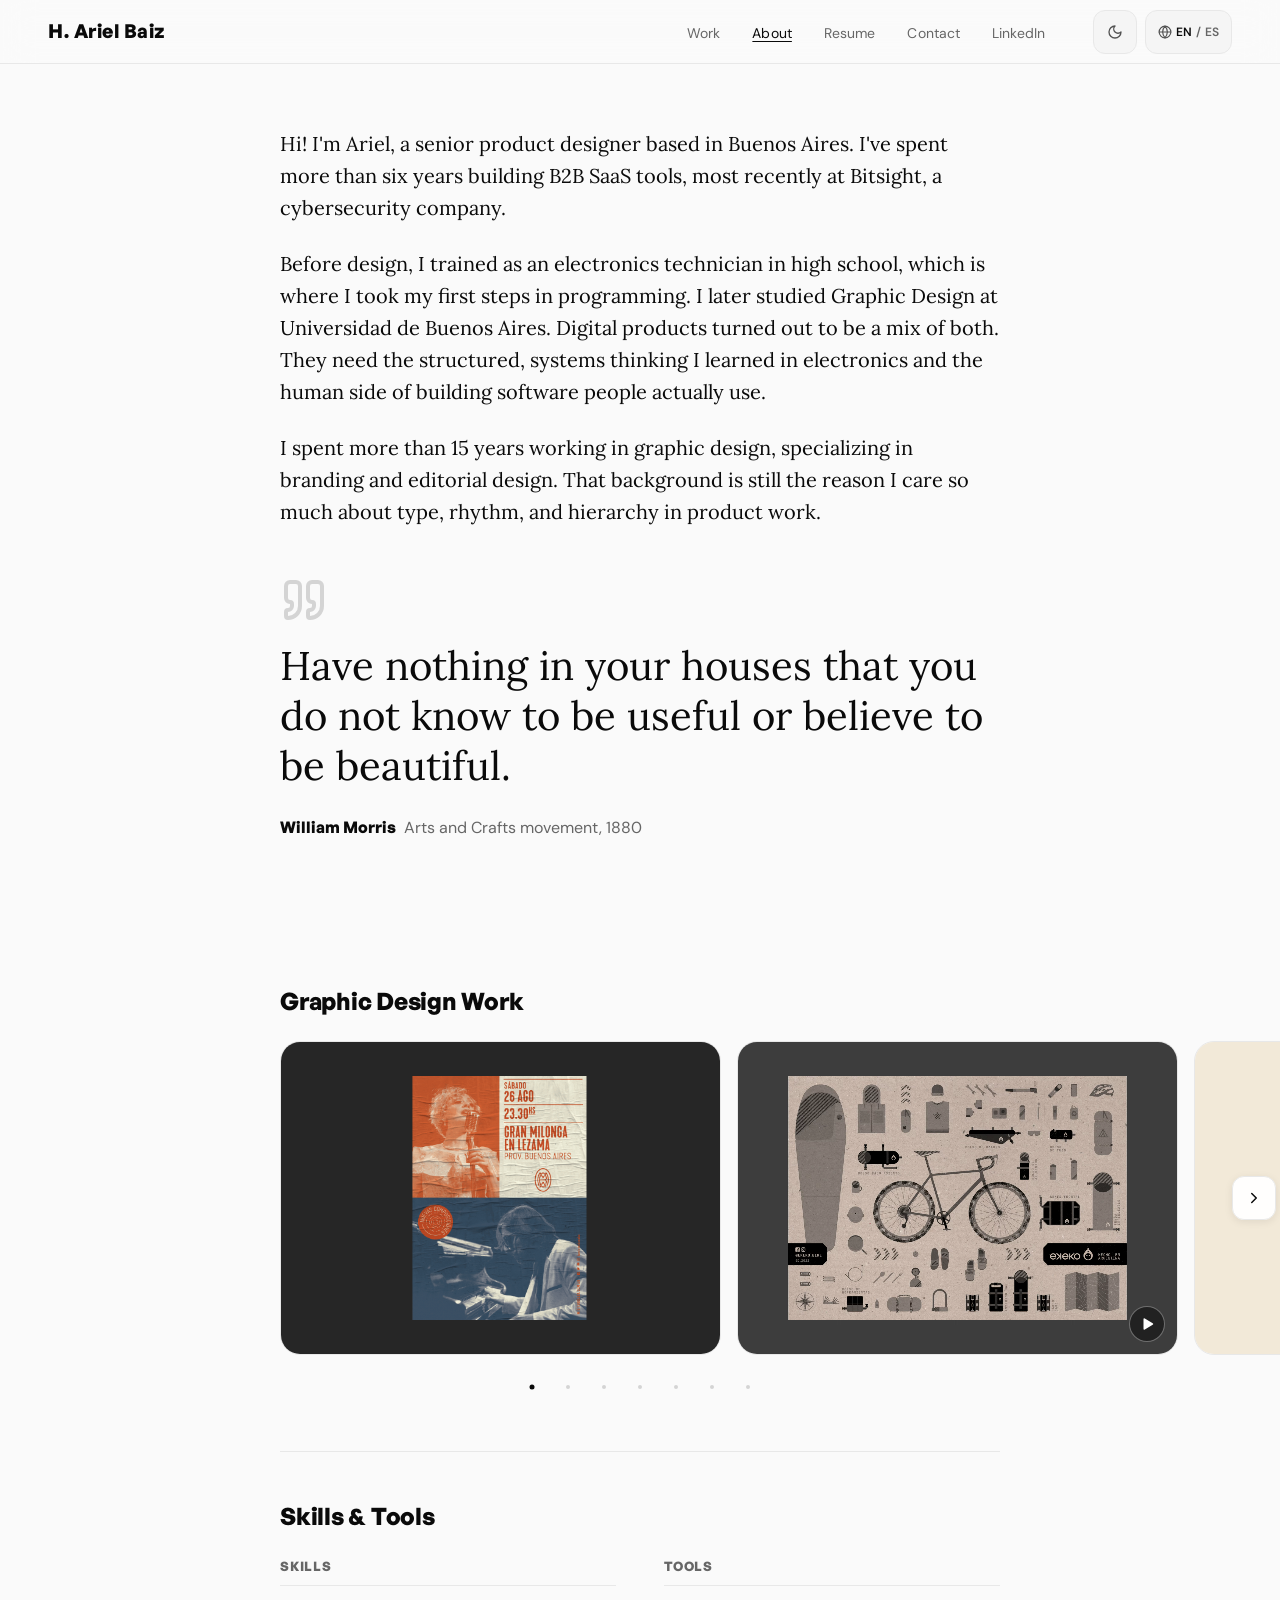
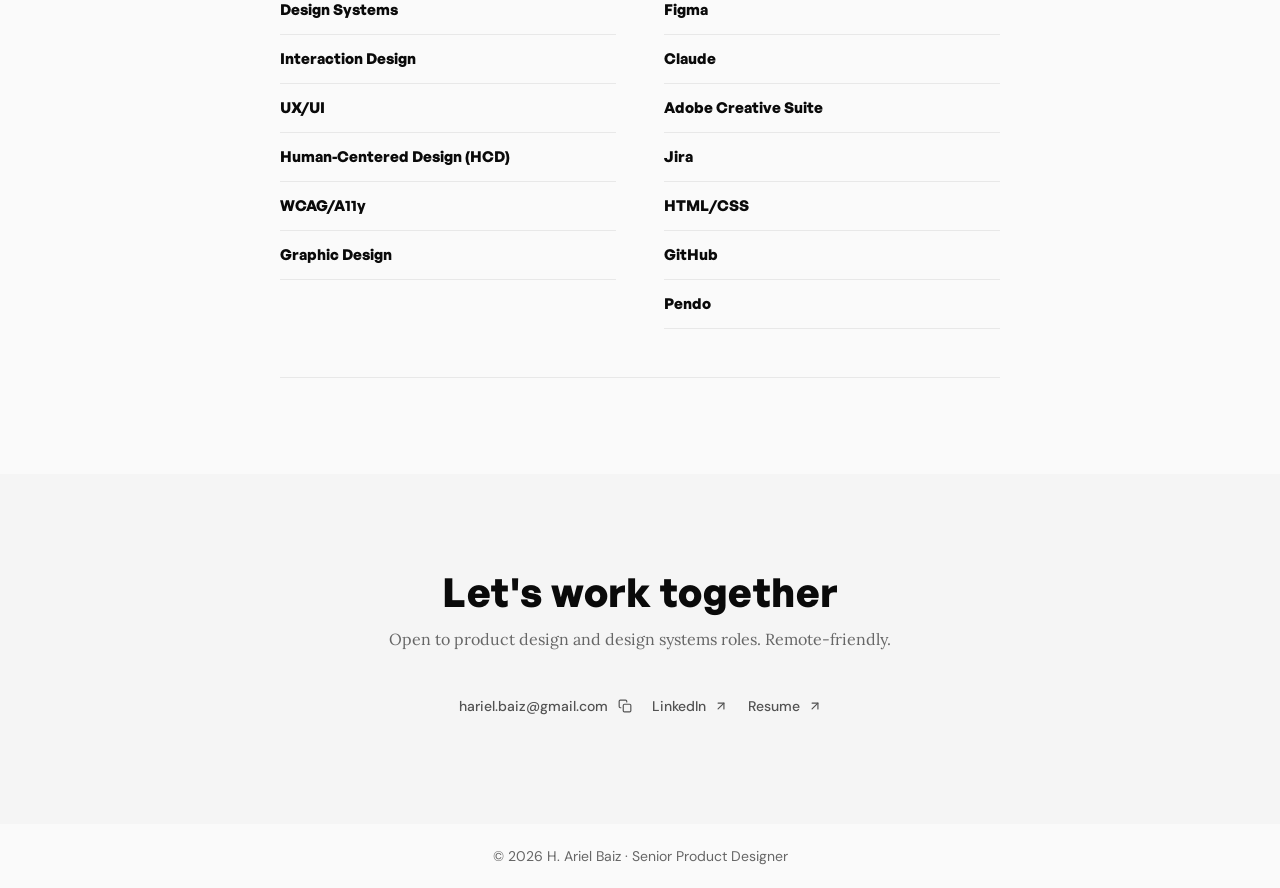
==== commit 06068e8d: "v1.4.2 - General Sans as the display and UI font (self-hosted WOFF2, DM Sans fallback), landing hero" ====
--- a/about.html
+++ b/about.html
@@ -2,6 +2,7 @@
 <html lang="en" data-i18n-title="meta.title.about" data-i18n-desc="meta.desc.about">
 <head>
   <meta charset="UTF-8"/>
+  <link rel="preload" href="fonts/GeneralSans-Regular.woff2" as="font" type="font/woff2" crossorigin/>
   <link rel="stylesheet" href="css/tokens.css"/>
   <link rel="stylesheet" href="css/base.css"/>
   <link rel="stylesheet" href="css/about.css"/>
--- a/css/tokens.css
+++ b/css/tokens.css
@@ -33,6 +33,12 @@
 /* ── 1. FONTS ──────────────────────────────────────────── */
 @import url('https://fonts.googleapis.com/css2?family=DM+Sans:ital,opsz,wght@0,9..40,400;0,9..40,600;0,9..40,800;1,9..40,400&family=Lora:ital,wght@0,400;1,400&family=DM+Mono:wght@400;500&display=swap');
 
+/* Display — General Sans (self-hosted, Fontshare / ITF Free Font License) */
+@font-face { font-family: 'General Sans'; src: url('../fonts/GeneralSans-Regular.woff2') format('woff2'); font-weight: 400; font-style: normal; font-display: swap; }
+@font-face { font-family: 'General Sans'; src: url('../fonts/GeneralSans-Medium.woff2') format('woff2');  font-weight: 500; font-style: normal; font-display: swap; }
+@font-face { font-family: 'General Sans'; src: url('../fonts/GeneralSans-Bold.woff2') format('woff2');    font-weight: 700; font-style: normal; font-display: swap; }
+
+
 /* ── 2. PRIMITIVES ─────────────────────────────────────── */
 :root {
   /* Neutral scale — doc.cc foundation */
@@ -89,7 +95,7 @@
 
   /* Text */
   --text:    var(--n-950);   /* primary   #0a0a0a */
-  --text-2:  var(--n-700);   /* secondary #525252 */
+  --text-2:  var(--n-600);   /* secondary #525252 */
   --text-3:  var(--n-550);   /* tertiary  #666666 (was #737373: 4.34:1 on #f5f5f5, failed AA) */
   --text-on-inverse: var(--n-0);
   --text-on-inverse-2: var(--n-300);
@@ -196,15 +202,15 @@
 
 /* ── 5. TYPOGRAPHY TOKENS ───────────────────────────────── */
 :root {
-  --f-display: 'DM Sans', sans-serif;
-  --f-ui:      'DM Sans', system-ui, sans-serif;
+  --f-display: 'General Sans', 'DM Sans', sans-serif;
+  --f-ui:      'General Sans', 'DM Sans', system-ui, sans-serif;
   --f-body:    'Lora', Georgia, serif;
   --f-mono:    'DM Mono', monospace;
 
-  /* Display — Space Grotesk Bold */
-  --t-display-2xl: 800 72px/80px var(--f-display);
-  --t-display-xl:  800 56px/64px var(--f-display);
-  --t-display-lg:  800 40px/48px var(--f-display);
+  /* Display — General Sans Bold */
+  --t-display-2xl: 700 72px/80px var(--f-display);
+  --t-display-xl:  700 56px/64px var(--f-display);
+  --t-display-lg:  700 40px/48px var(--f-display);
 
   /* Heading — DM Sans */
   --t-heading-xl: 800 32px/40px var(--f-ui);   /* letter-spacing: -0.5px */
--- a/css/base.css
+++ b/css/base.css
@@ -42,7 +42,7 @@
 /* Logo — Space Grotesk Bold 18px */
 .nav-name {
   font-family: var(--f-display);
-  font-weight: 800;
+  font-weight: 700;
   font-size: 1.2rem;
   line-height: 1;
   letter-spacing: .5px;
@@ -78,7 +78,8 @@
 .nav-links a:hover,
 .nav-links a[aria-current="page"] {
   /* Nav/Active — DM Sans Medium */
-  font-weight: 600;
+  text-decoration: underline;
+  text-underline-offset: 3px;
   color: var(--nav-link);
 }
 
@@ -337,7 +338,7 @@
   align-items: center;
   gap: var(--space-2);
   font-family: var(--f-ui);
-  font-weight: 600;
+  font-weight: 500;
   font-size: 14px;
   line-height: 20px;
   color: var(--text-2);
@@ -360,7 +361,7 @@
   align-items: center;
   font-family: var(--f-ui);
   font-size: 11px;
-  font-weight: 600;
+  font-weight: 400;
   letter-spacing: .4px;
   color: var(--text-2);
   background: var(--brand-tag-bg);
--- a/css/about.css
+++ b/css/about.css
@@ -216,7 +216,7 @@
   background: var(--bg-muted); padding: var(--space-24) var(--gutter); text-align: center;
 }
 .contact-dark h2 {
-  font-family: var(--f-display); font-weight: 800;
+  font-family: var(--f-display); font-weight: 700;
   font-size: clamp(2rem, 4vw, 40px);
   line-height: 1.1; 
   letter-spacing: .5px;
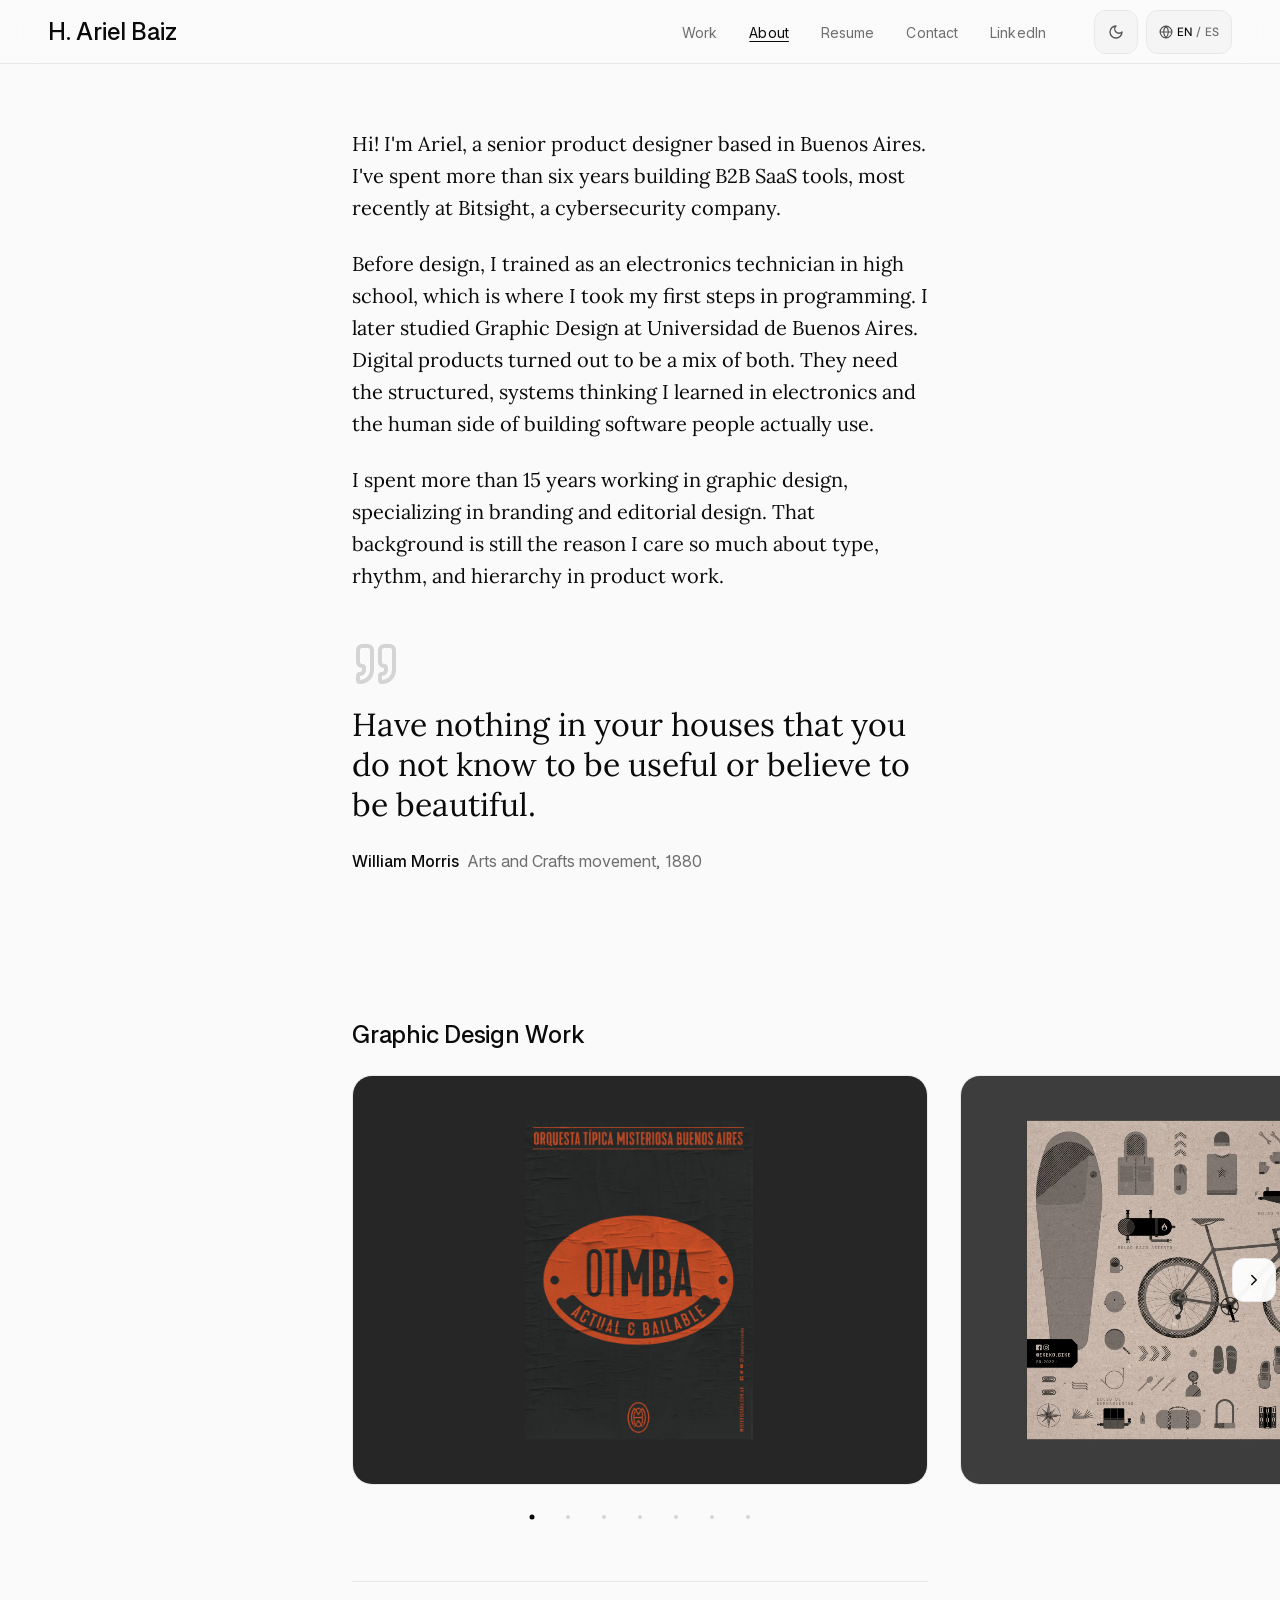
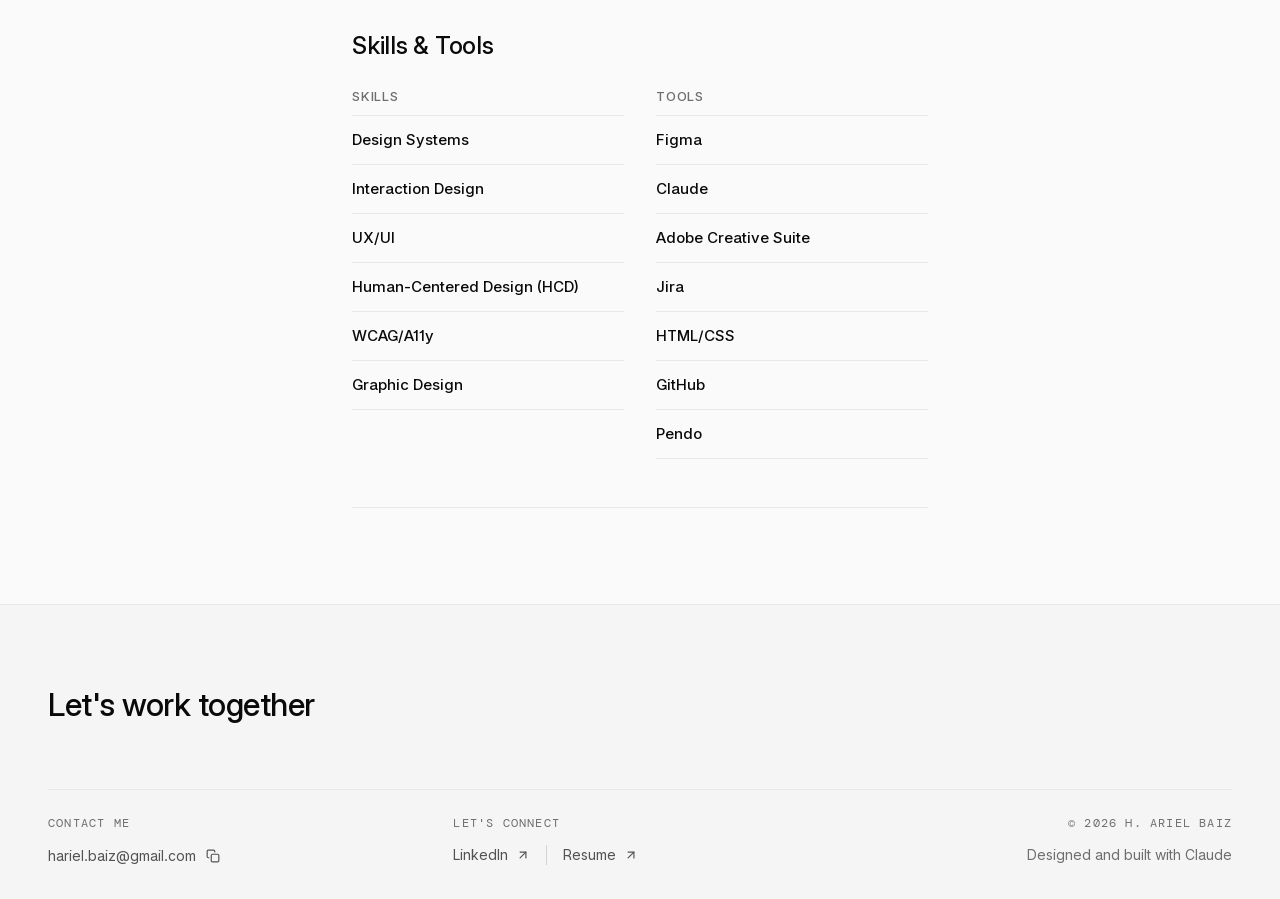
==== commit 83f9baee: "v1.5.0 - Ask AI assistant on a Cloudflare Worker (daily question limits), Raveo as the display and U" ====
--- a/about.html
+++ b/about.html
@@ -2,11 +2,13 @@
 <html lang="en" data-i18n-title="meta.title.about" data-i18n-desc="meta.desc.about">
 <head>
   <meta charset="UTF-8"/>
-  <link rel="preload" href="fonts/GeneralSans-Regular.woff2" as="font" type="font/woff2" crossorigin/>
+  <link rel="preload" href="fonts/RaveoVF-subsetted.woff2" as="font" type="font/woff2" crossorigin/>
   <link rel="stylesheet" href="css/tokens.css"/>
   <link rel="stylesheet" href="css/base.css"/>
   <link rel="stylesheet" href="css/about.css"/>
-  <link rel="icon" href="images/favicon.ico"/>
+  <link rel="stylesheet" href="css/ask.css"/>
+  <link rel="icon" href="images/favicon.ico" sizes="32x32"/>
+  <link rel="icon" type="image/svg+xml" href="images/SVG/favicon.svg"/>
   <meta name="viewport" content="width=device-width, initial-scale=1.0"/>
   <title>About — H. Ariel Baiz · Senior Product Designer</title>
   <meta name="description" content="Senior Product Designer with 6+ years building B2B SaaS products, most recently at Bitsight. Background in graphic design, branding, and editorial design."/>
@@ -61,11 +63,11 @@
     <script type='module' src='https://static.cloudflareinsights.com/beacon.min.js' data-cf-beacon='{"token": "c79aaa6e01bc4ab7bf9d7ee2a056df8a"}'></script>
     <!-- End Cloudflare Web Analytics -->
 </head>
-<body>
+<body class="on-grid">
 <a class="skip-link" href="#main" data-i18n="a11y.skip">Skip to main content</a>
 
 <nav>
-  <a class="nav-name" href="index.html" data-i18n="nav.brand">HAB</a>
+  <a class="nav-name nav-logo" href="index.html" aria-label="H. Ariel Baiz — Home">H. Ariel Baiz</a>
   <ul class="nav-links">
     <li><a href="index.html#work" data-i18n="nav.work">Work</a></li>
     <li><a href="about.html" aria-current="page" data-i18n="nav.about">About</a></li>
@@ -74,6 +76,7 @@
     <li><a href="https://www.linkedin.com/in/hariel-baiz" class="nav-cta" target="_blank"><span data-i18n="nav.linkedin">LinkedIn</span></a></li>
   </ul>
   <div class="nav-controls">
+    <button type="button" class="nav-ask" data-ask-open hidden aria-haspopup="dialog" data-i18n-aria="nav.ask" aria-label="Ask AI"><svg width="16" height="16" viewBox="0 0 24 24" fill="none" stroke="currentColor" stroke-width="2" stroke-linecap="round" stroke-linejoin="round" aria-hidden="true"><path d="M9.937 15.5A2 2 0 0 0 8.5 14.063l-6.135-1.582a.5.5 0 0 1 0-.962L8.5 9.936A2 2 0 0 0 9.937 8.5l1.582-6.135a.5.5 0 0 1 .963 0L14.063 8.5A2 2 0 0 0 15.5 9.937l6.135 1.581a.5.5 0 0 1 0 .964L15.5 14.063a2 2 0 0 0-1.437 1.437l-1.582 6.135a.5.5 0 0 1-.963 0z"/><path d="M20 3v4"/><path d="M22 5h-4"/><path d="M4 17v2"/><path d="M5 18H3"/></svg></button>
     <button class="theme-toggle" aria-label="Toggle theme">
       <span class="icon-moon"><svg width="16" height="16" viewBox="0 0 24 24" fill="none" stroke="currentColor" stroke-width="2" stroke-linecap="round" stroke-linejoin="round"><path d="M12 3a6 6 0 0 0 9 9 9 9 0 1 1-9-9Z"/></svg></span>
       <span class="icon-sun"><svg width="16" height="16" viewBox="0 0 24 24" fill="none" stroke="currentColor" stroke-width="2" stroke-linecap="round" stroke-linejoin="round"><circle cx="12" cy="12" r="4"/><path d="M12 2v2"/><path d="M12 20v2"/><path d="m4.93 4.93 1.41 1.41"/><path d="m17.66 17.66 1.41 1.41"/><path d="M2 12h2"/><path d="M20 12h2"/><path d="m6.34 17.66-1.41 1.41"/><path d="m19.07 4.93-1.41 1.41"/></svg></span>
@@ -90,6 +93,7 @@
 </nav>
 
 <!-- ── MAIN ── -->
+<div class="cs-frame">
 <main id="main" class="about-wrap">
 
   <!-- BIO -->
@@ -187,26 +191,37 @@
 
 
 </main>
-
-<!-- ── CONTACT ── -->
-<section class="contact-dark" aria-labelledby="contact-title">
-  <h2 id="contact-title" data-i18n="contact.title">Let's work <em>together</em></h2>
-  <p data-i18n="contact.sub">Open to product design and design systems roles. Remote-friendly.</p>
-  <div class="contact-links">
-    <span class="email-copy-group">
-      <a href="#" class="btn-text-dark" data-email>hariel.baiz@gmail.com</a>
-      <button type="button" class="copy-btn" data-copy-email aria-label="Copy email address">
-        <svg class="icon-copy" width="14" height="14" viewBox="0 0 24 24" fill="none" stroke="currentColor" stroke-width="2" stroke-linecap="round" stroke-linejoin="round"><rect x="9" y="9" width="13" height="13" rx="2"/><path d="M5 15H4a2 2 0 0 1-2-2V4a2 2 0 0 1 2-2h9a2 2 0 0 1 2 2v1"/></svg>
-        <svg class="icon-check" width="14" height="14" viewBox="0 0 24 24" fill="none" stroke="currentColor" stroke-width="2" stroke-linecap="round" stroke-linejoin="round"><path d="M20 6 9 17l-5-5"/></svg>
-      </button>
-    </span>
-    <a href="https://www.linkedin.com/in/hariel-baiz" class="btn-text-dark"><span data-i18n="nav.linkedin">LinkedIn</span> <svg width="14" height="14" viewBox="0 0 24 24" fill="none" stroke="currentColor" stroke-width="2" stroke-linecap="round" stroke-linejoin="round"><path d="M7 7h10v10"/><path d="M7 17 17 7"/></svg></a>
-    <a href="downloads/Hariel-Baiz-Resume-EN.pdf" data-i18n-href="resume.href" target="_blank" class="btn-text-dark"><span data-i18n="nav.resume">Resume</span> <svg width="14" height="14" viewBox="0 0 24 24" fill="none" stroke="currentColor" stroke-width="2" stroke-linecap="round" stroke-linejoin="round"><path d="M7 7h10v10"/><path d="M7 17 17 7"/></svg></a>
+</div><!-- /.cs-frame -->
+
+<footer class="site-footer" aria-labelledby="footer-title">
+  <div class="footer-cta">
+    <div>
+      <h2 id="footer-title" data-i18n="contact.title">Let's work <em>together</em></h2>
+    </div>
   </div>
-</section>
-
-<footer>
-  <p data-i18n="footer.copy">© 2026 H. Ariel Baiz · Senior Product Designer</p>
+  <div class="footer-cols">
+    <div class="footer-col">
+      <p class="footer-label" data-i18n="footer.contact">Contact me</p>
+      <span class="email-copy-group">
+        <a href="#" class="btn-text-dark" data-email>hariel.baiz@gmail.com</a>
+        <button type="button" class="copy-btn" data-copy-email data-aria-title data-i18n-aria="contact.copy" aria-label="Copy email address" title="Copy email address">
+          <svg class="icon-copy" width="14" height="14" viewBox="0 0 24 24" fill="none" stroke="currentColor" stroke-width="2" stroke-linecap="round" stroke-linejoin="round" aria-hidden="true"><rect x="9" y="9" width="13" height="13" rx="2"/><path d="M5 15H4a2 2 0 0 1-2-2V4a2 2 0 0 1 2-2h9a2 2 0 0 1 2 2v1"/></svg>
+          <svg class="icon-check" width="14" height="14" viewBox="0 0 24 24" fill="none" stroke="currentColor" stroke-width="2" stroke-linecap="round" stroke-linejoin="round" aria-hidden="true"><path d="M20 6 9 17l-5-5"/></svg></button>
+      </span>
+    </div>
+    <div class="footer-col">
+      <p class="footer-label" data-i18n="footer.connect">Let's connect</p>
+      <div class="footer-links">
+        <a href="https://www.linkedin.com/in/hariel-baiz" class="btn-text-dark" target="_blank" rel="noopener"><span data-i18n="nav.linkedin">LinkedIn</span> <svg width="14" height="14" viewBox="0 0 24 24" fill="none" stroke="currentColor" stroke-width="2" stroke-linecap="round" stroke-linejoin="round" aria-hidden="true"><path d="M7 7h10v10"/><path d="M7 17 17 7"/></svg></a>
+        <a href="downloads/Hariel-Baiz-Resume-EN.pdf" data-i18n-href="resume.href" target="_blank" class="btn-text-dark"><span data-i18n="nav.resume">Resume</span> <svg width="14" height="14" viewBox="0 0 24 24" fill="none" stroke="currentColor" stroke-width="2" stroke-linecap="round" stroke-linejoin="round" aria-hidden="true"><path d="M7 7h10v10"/><path d="M7 17 17 7"/></svg></a>
+      </div>
+    </div>
+    <div class="footer-col footer-col--meta">
+      <p class="footer-label" data-i18n="footer.copy">© 2026 H. Ariel Baiz</p>
+      <p class="footer-credit"><a href="case-study-building-with-ai.html" data-i18n="footer.credit">Designed and built with Claude</a></p>
+    </div>
+  </div>
 </footer>
 
-<script src="js/site.js" defer></script>+<script src="js/site.js" defer></script>
+<script src="js/ask.js" defer></script>
--- a/css/tokens.css
+++ b/css/tokens.css
@@ -31,12 +31,11 @@
  */
 
 /* ── 1. FONTS ──────────────────────────────────────────── */
-@import url('https://fonts.googleapis.com/css2?family=DM+Sans:ital,opsz,wght@0,9..40,400;0,9..40,600;0,9..40,800;1,9..40,400&family=Lora:ital,wght@0,400;1,400&family=DM+Mono:wght@400;500&display=swap');
-
-/* Display — General Sans (self-hosted, Fontshare / ITF Free Font License) */
-@font-face { font-family: 'General Sans'; src: url('../fonts/GeneralSans-Regular.woff2') format('woff2'); font-weight: 400; font-style: normal; font-display: swap; }
-@font-face { font-family: 'General Sans'; src: url('../fonts/GeneralSans-Medium.woff2') format('woff2');  font-weight: 500; font-style: normal; font-display: swap; }
-@font-face { font-family: 'General Sans'; src: url('../fonts/GeneralSans-Bold.woff2') format('woff2');    font-weight: 700; font-style: normal; font-display: swap; }
+@import url('https://fonts.googleapis.com/css2?family=DM+Sans:ital,opsz,wght@0,9..40,400;0,9..40,500;0,9..40,800;1,9..40,400&family=Lora:ital,wght@0,400;1,400&family=DM+Mono:wght@400;500&display=swap');
+
+/* Raveo (display + UI) — variable, subsetted Regular–Bold, self-hosted. OFL 1.1, license in fonts/Raveo-OFL.txt (ships with the site).
+   Numeric weights follow classic Inter positions (500 = Inter Medium; the named Medium is 520). */
+@font-face { font-family: 'Raveo'; src: url('../fonts/RaveoVF-subsetted.woff2') format('woff2'); font-weight: 400 730; font-style: normal; font-display: swap; }
 
 
 /* ── 2. PRIMITIVES ─────────────────────────────────────── */
@@ -48,10 +47,15 @@
   --n-100: #f5f5f5;
   --n-200: #e8e8e8;
   --n-300: #d4d4d4;
+  --n-350: #c4c4c4;
+  --n-375: #b3b3b3;  /* dark-mode secondary: 9.4:1 on #0a0a0a */
   --n-400: #a3a3a3;
+  --n-450: #919191;  /* dark-mode tertiary: 4.8:1 on #262626 */
   --n-500: #737373;
+  --n-525: #6e6e6e;  /* light-mode tertiary: 4.7:1 on #f5f5f5 (AA) */
   --n-550: #666666;  /* AA text on --bg-muted (#f5f5f5): 5.10:1 */
   --n-600: #525252;
+  --n-650: #4a4a4a;  /* light-mode secondary: 8.9:1 on #fff */
   --n-700: #3d3d3d;
   --n-800: #262626;
   --n-900: #171717;
@@ -92,11 +96,14 @@
   --surface-card:    var(--n-100);
   --surface-card-inverse: var(--n-800);  /* dark card surface, e.g. outcome stats */
   --surface-overlay: rgba(255,255,255,0.95);
+  /* Raised surfaces (floating panels, popovers, inputs on them). Rules: a surface above another is lighter,
+     never darker; separation is a 1px border, never a shadow. Page base is --bg-subtle (n-50 / n-900). */
+  --surface-raised:   var(--n-0);    /* lighter than the n-50 page */
 
   /* Text */
   --text:    var(--n-950);   /* primary   #0a0a0a */
-  --text-2:  var(--n-600);   /* secondary #525252 */
-  --text-3:  var(--n-550);   /* tertiary  #666666 (was #737373: 4.34:1 on #f5f5f5, failed AA) */
+  --text-2:  var(--n-600);   /* secondary #525252 — 7.8:1 on #fff */
+  --text-3:  var(--n-525);   /* tertiary  #6e6e6e — 5.1:1 on #fff, 4.7:1 on #f5f5f5 (AA) */
   --text-on-inverse: var(--n-0);
   --text-on-inverse-2: var(--n-300);
   /* Paired with --surface-card-inverse (brand-blue fill) — verified AA against
@@ -155,11 +162,12 @@
   --surface-card:    var(--n-800);
   --surface-card-inverse: var(--n-200);  /* light card surface, e.g. outcome stats */
   --surface-overlay: rgba(10,10,10,0.95);
+  --surface-raised:   var(--n-800);  /* lighter than the n-900 page */
 
   /* Text */
   --text:    var(--n-0);     /* #ffffff */
-  --text-2:  var(--n-200);   /* #a3a3a3 */
-  --text-3:  var(--n-400);   /* #737373 */
+  --text-2:  var(--n-375);   /* secondary #b3b3b3 — 9.4:1 on #0a0a0a */
+  --text-3:  var(--n-450);   /* tertiary  #919191 — 6:1 on #0a0a0a, 4.8:1 on #262626 (AA) */
   --text-on-inverse: var(--n-950);
   --text-on-inverse-2: var(--n-600);
 
@@ -202,30 +210,35 @@
 
 /* ── 5. TYPOGRAPHY TOKENS ───────────────────────────────── */
 :root {
-  --f-display: 'General Sans', 'DM Sans', sans-serif;
-  --f-ui:      'General Sans', 'DM Sans', system-ui, sans-serif;
+  /* Raveo for display + UI (OFL, self-hosted). DM Sans is the fallback. */
+  --f-display: 'Raveo', 'DM Sans', sans-serif;
+  --f-ui:      'Raveo', 'DM Sans', system-ui, sans-serif;
   --f-body:    'Lora', Georgia, serif;
   --f-mono:    'DM Mono', monospace;
 
-  /* Display — General Sans Bold */
-  --t-display-2xl: 700 72px/80px var(--f-display);
-  --t-display-xl:  700 56px/64px var(--f-display);
-  --t-display-lg:  700 40px/48px var(--f-display);
+  /* Font weights — the site uses two: Regular and Medium */
+  --fw-regular:  400;
+  --fw-medium:   500;
+
+  /* Display — Raveo Medium */
+  --t-display-2xl: 500 72px/80px var(--f-display);
+  --t-display-xl:  500 56px/64px var(--f-display);
+  --t-display-lg:  500 40px/48px var(--f-display);
 
   /* Heading — DM Sans */
-  --t-heading-xl: 800 32px/40px var(--f-ui);   /* letter-spacing: -0.5px */
-  --t-heading-lg: 800 24px/32px var(--f-ui);   /* letter-spacing: -0.25px */
-  --t-heading-md: 600 20px/28px var(--f-ui);
-  --t-heading-sm: 600 18px/26px var(--f-ui);
+  --t-heading-xl: 500 32px/40px var(--f-ui);   /* letter-spacing: -0.5px */
+  --t-heading-lg: 500 24px/32px var(--f-ui);   /* letter-spacing: -0.25px */
+  --t-heading-md: 500 20px/28px var(--f-ui);
+  --t-heading-sm: 500 18px/26px var(--f-ui);
 
   /* Body — Lora */
   --t-body-lg: 400 18px/30px var(--f-body);
   --t-body-md: 400 16px/26px var(--f-body);
 
   /* UI — DM Sans */
-  --t-label-lg: 600 16px/24px var(--f-ui);
-  --t-label-md: 600 14px/20px var(--f-ui);
-  --t-label-sm: 600 12px/16px var(--f-ui);
+  --t-label-lg: 500 16px/24px var(--f-ui);
+  --t-label-md: 500 14px/20px var(--f-ui);
+  --t-label-sm: 500 12px/16px var(--f-ui);
   --t-caption:  400 12px/16px var(--f-ui);
   --t-nav:      400 14px/20px var(--f-ui);
 }
@@ -264,6 +277,17 @@
   --gutter-mobile: var(--space-6); /* 24px side padding on tablet and phone */
   --section-gap: var(--space-24);  /* same gap between all top-level sections */
 
+  /* Layout grid — 12 cols desktop / 8 tablet / 4 phone.
+     Content is --container-max wide with --grid-margin outside it.
+     Nav and footer content align to this container; only the 1680px hero
+     band (--band-max) is wider. */
+  --container-max: 1280px;
+  --band-max:      1680px;
+  --grid-cols:     12;
+  --grid-gap:      var(--space-8);   /* 32px */
+  --grid-margin:   var(--gutter);    /* 48px */
+  --col-module:    320px;            /* min card width for auto-fit grids */
+
   /* Legacy aliases — referenced by case study components */
   --radius-sm:  var(--r-sm);
   --radius-md:  var(--r-md);
@@ -280,3 +304,10 @@
 @media (max-width: 640px) {
   :root { --section-gap: var(--space-16); }
 }
+
+@media (max-width: 1024px) {
+  :root { --grid-cols: 8; --grid-gap: var(--space-6); --grid-margin: var(--gutter-mobile); }
+}
+@media (max-width: 640px) {
+  :root { --grid-cols: 4; --grid-gap: var(--space-4); }
+}
--- a/css/base.css
+++ b/css/base.css
@@ -32,7 +32,8 @@
   -webkit-backdrop-filter: blur(16px);
   border-bottom: 1px solid var(--nav-border);
   height: 64px;
-  padding: 0 var(--space-12);
+  /* Full-width bar; content aligns to the 1280px grid container */
+  padding: 0 max(var(--grid-margin), calc((100% - var(--container-max)) / 2));
   display: flex;
   align-items: center;
   justify-content: space-between;
@@ -41,16 +42,24 @@
 
 /* Logo — Space Grotesk Bold 18px */
 .nav-name {
-  font-family: var(--f-display);
-  font-weight: 700;
-  font-size: 1.2rem;
+  font-family: 'Raveo', var(--f-display);   /* name wordmark is always Raveo */
+  font-weight: 500;
+  font-size: 1.5rem;
   line-height: 1;
-  letter-spacing: .5px;
+  letter-spacing: -0.2px;
   color: var(--text);
   text-decoration: none;
   white-space: nowrap;
   flex-shrink: 0;
 }
+
+/* Name wordmark in the nav bar (text, not an image) */
+.nav-logo {
+  display: inline-flex;
+  align-items: center;
+  border-radius: var(--r-sm, 4px);
+}
+.nav-logo:focus-visible { outline: 2px solid var(--brand); outline-offset: 4px; }
 
 .nav-links {
   display: flex;
@@ -83,23 +92,6 @@
   color: var(--nav-link);
 }
 
-/* Contact CTA — DM Sans Medium 14px brand */
-.nav-cta {
-  font-family: var(--f-ui);
-  font-weight: 400;
-  font-size: 14px;
-  line-height: 20px;
-  letter-spacing: 0.1px;
-  color: var(--nav-text);
-  text-decoration: none;
-  white-space: nowrap;
-  flex-shrink: 0;
-  transition: opacity 0.15s;
-}
-.nav-cta:hover { 
-  font-weight: 600; 
-  color: var(--nav-link);
-}
 
 /* ── NAV CONTROLS (theme + lang) ────────────────────────── */
 .nav-controls {
@@ -153,7 +145,7 @@
   gap: var(--space-1);
   font-family: 'DM Sans', sans-serif;
   font-size: 12px;
-  font-weight: 600;
+  font-weight: 500;
   padding: 0 var(--space-3);
   line-height: 1;
   transition: background 0.15s, border-color 0.15s, color 0.15s;
@@ -218,7 +210,7 @@
   align-items: center;
   gap: var(--space-2);
   font-family: var(--f-ui);
-  font-weight: 600;
+  font-weight: 500;
   font-size: 14px;
   line-height: 20px;
   letter-spacing: 0.1px;
@@ -242,7 +234,7 @@
   align-items: center;
   gap: var(--space-2);
   font-family: var(--f-ui);
-  font-weight: 600;
+  font-weight: 500;
   font-size: 14px;
   line-height: 20px;
   letter-spacing: 0.1px;
@@ -267,7 +259,7 @@
   align-items: center;
   gap: var(--space-2);
   font-family: var(--f-ui);
-  font-weight: 600;
+  font-weight: 500;
   font-size: 14px;
   line-height: 20px;
   color: var(--text-on-inverse);
@@ -286,7 +278,7 @@
   align-items: center;
   gap: var(--space-2);
   font-family: var(--f-ui);
-  font-weight: 600;
+  font-weight: 500;
   font-size: 14px;
   line-height: 20px;
   color: var(--text-on-inverse);
@@ -300,7 +292,7 @@
 }
 .btn-ghost-dark:hover { border-color: var(--text-on-inverse); }
 
-/* Email + copy-to-clipboard button, sits next to the email pill in .contact-dark */
+/* Email + copy-to-clipboard button, sits next to the email link in the footer */
 .email-copy-group {
   display: inline-flex;
   align-items: center;
@@ -338,7 +330,7 @@
   align-items: center;
   gap: var(--space-2);
   font-family: var(--f-ui);
-  font-weight: 500;
+  font-weight: 400;
   font-size: 14px;
   line-height: 20px;
   color: var(--text-2);
@@ -359,13 +351,13 @@
 .chip, .card-tag, .tag {
   display: inline-flex;
   align-items: center;
-  font-family: var(--f-ui);
+  font-family: var(--f-mono);
   font-size: 11px;
   font-weight: 400;
-  letter-spacing: .4px;
+  letter-spacing: 1px;
   color: var(--text-2);
   background: var(--brand-tag-bg);
-  padding: var(--space-1) var(--space-2);
+  padding: var(--space-2) var(--space-3);
   border-radius: var(--r-pill);
   white-space: nowrap;
   text-transform: uppercase;
@@ -382,7 +374,7 @@
    Shared across case studies and about.html — single source
    so the two stop drifting out of sync with each other. */
 .testimonial-card { margin: var(--space-12) 0 var(--space-20); }
-.testimonial-quote { font-family: var(--f-body); font-size: 2.5rem; line-height: 1.25; color: var(--text); margin-bottom: var(--space-6); }
+.testimonial-quote { font-family: var(--f-body); font-size: 2rem; line-height: 1.25; color: var(--text); margin-bottom: var(--space-6); }
 .quote-icon {
   margin-bottom: var(--space-2);
   width: 3rem;
@@ -391,7 +383,7 @@
 .quote-icon svg { width: 100%; height: auto; }
 .testimonial-quote code { font-family: var(--f-mono); font-size: 0.85em; background: var(--bg-muted); padding: 0.1em 0.4em; border-radius: var(--r-sm); color: var(--text-2); font-style: normal; }
 .testimonial-meta { display: flex; flex-direction: row; gap: var(--space-2); }
-.t-role   { font-family: var(--f-ui); font-size: 1rem; font-weight: 600; color: var(--text); white-space: nowrap; flex-shrink: 0; }
+.t-role   { font-family: var(--f-ui); font-size: 1rem; font-weight: 500; color: var(--text); white-space: nowrap; flex-shrink: 0; }
 .t-moment { font-family: var(--f-ui); font-size: 1rem; color: var(--text-3); }
 
 /* Word-by-word reveal — as if the person were speaking the quote */
@@ -423,29 +415,68 @@
   .t-role, .t-moment { font-size: 0.8rem; }
 }
 
-/* ── FOOTER ─────────────────────────────────────────────── */
+/* ── FOOTER (same on every page) ───────────────────────────
+   Top: call to action (title, line, buttons + email copy). Bottom bar: copyright, credit.
+   Surface: --bg-muted, separated from the page by a 1px border (no shadow). */
 footer {
-  background: var(--bg-subtle);
-  padding: var(--space-6) var(--space-12);
+  background: var(--bg-muted);
+  border-top: 1px solid var(--border);
+  padding: var(--space-20) max(var(--grid-margin), calc((100% - var(--container-max)) / 2)) var(--space-8);
+}
+.footer-cta h2 {
+  font-family: var(--f-display);
+  font-weight: 500;
+  font-size: clamp(2rem, 2.4vw, 40px);   /* same as the case-study h2 */
+  line-height: 1.25;
+  letter-spacing: -0.5px;
+  color: var(--text);
+  margin: 0;
+}
+.footer-cta h2 em { font-style: italic; }
+.footer-cta {
   display: flex;
-  align-items: center;
-  justify-content: center;
-  gap: var(--space-4);
-}
-footer p,
-footer a {
+  justify-content: space-between;
+  align-items: flex-start;
+  gap: var(--space-6);
+  margin-bottom: var(--space-16);
+}
+
+/* Three groups on the page grid: Contact me · Let's connect · copyright + credit */
+.footer-cols {
+  display: grid;
+  grid-template-columns: repeat(var(--grid-cols), minmax(0, 1fr));
+  column-gap: var(--grid-gap);
+  row-gap: var(--space-8);
+  padding-top: var(--space-6);
+  border-top: 1px solid var(--border);
+}
+.footer-col { grid-column: span 4; display: flex; flex-direction: column; gap: var(--space-3); align-items: flex-start; }
+.footer-col--meta { align-items: flex-end; text-align: right; }
+/* Same recipe as .section-label (landing.css / case-study.css) */
+.footer-label {
+  font-family: var(--f-mono);
+  font-size: 0.75rem;
+  font-weight: 400;
+  letter-spacing: 0.1em;
+  text-transform: uppercase;
+  color: var(--text-3);
+  display: block;
+  margin: 0;
+}
+.footer-credit { margin: 0; font-size: 14px; line-height: 20px; }
+.footer-credit a {
   font-family: var(--f-ui);
   font-size: 14px;
-  line-height: 16px;
+  line-height: 20px;
   color: var(--text-3);
   text-decoration: none;
 }
-footer a {
-  display: inline-flex;
-  align-items: center;
-  gap: var(--space-1);
-}
-footer a:hover { font-weight: 600; }
+.footer-credit a:hover { color: var(--text); text-decoration: underline; text-underline-offset: 3px; }
+/* LinkedIn | Resume, split by a thin divider as in the reference */
+.footer-links { display: flex; align-items: center; margin-left: calc(-1 * var(--space-1)); }
+.footer-links a + a { border-left: 1px solid var(--border-mid); padding-left: var(--space-4); margin-left: var(--space-3); }
+.footer-col .email-copy-group { margin-left: calc(-1 * var(--space-1)); }
+.footer-col .btn-text-dark { padding-block: 0; line-height: 20px; }
 
 /* ── ANIMATIONS ─────────────────────────────────────────── */
 @keyframes fadeUp {
@@ -485,7 +516,8 @@
 /* ── RESPONSIVE SHARED ─────────────────────────────────── */
 @media (max-width: 1024px) {
   nav { padding: 0 var(--gutter-mobile); }
-  footer { padding: var(--space-6) var(--gutter-mobile); }
+  .footer-col--meta { grid-column: 1 / -1; align-items: flex-start; text-align: left; }
+  footer { padding: var(--space-16) var(--gutter-mobile) var(--space-6); }
 }
 @media (max-width: 640px) {
   nav { padding: 0 var(--gutter-mobile); gap: var(--space-4); }
@@ -510,7 +542,10 @@
   .nav-links li { width: 100%; }
   .nav-links a,
   .nav-links .nav-cta { width: 100%; padding: var(--space-6) 0; font-size: 2rem; }
-  footer { padding: var(--space-6) var(--gutter-mobile); flex-direction: column; text-align: center; }
+  footer { padding: var(--space-12) var(--gutter-mobile) var(--space-6); }
+  .footer-cta { margin-bottom: var(--space-12); }
+  .footer-col { grid-column: 1 / -1; }
+  .footer-col--meta { align-items: flex-start; text-align: left; }
 }
 
 /* Visually hidden but accessible to screen readers / SEO crawlers.
@@ -534,7 +569,7 @@
   position: absolute; left: 16px; top: -100px; z-index: 1001;
   padding: var(--space-3) var(--space-4); border-radius: var(--r-md, 8px);
   background: var(--bg-inverse); color: var(--bg);
-  font-family: var(--f-ui); font-size: 0.875rem; font-weight: 600; text-decoration: none;
+  font-family: var(--f-ui); font-size: 0.875rem; font-weight: 500; text-decoration: none;
 }
 .skip-link:focus { top: 12px; }
 
@@ -558,3 +593,25 @@
 .video-toggle:hover { background: rgba(23,23,23,0.9); }
 .video-toggle.video-expand { right: 56px; }
 .graphic-grid__media .video-frame { height: 100%; }
+
+/* ══════════════════════════════════════════════════════════
+   PAGE GRID — shared by pages with <body class="on-grid">
+   ══════════════════════════════════════════════════════════
+   Column tokens live in tokens.css (12 / 8 / 4 columns).
+   Tiers, all centered: text = 6 cols (about 60 characters per
+   line in Lora 20px, floor 540px), media = 8 cols, wide = 10.
+   .cs-frame wraps <main> and is a size container, so widths come
+   from the grid (cqw) instead of 100vw, which ignores the scrollbar. */
+.cs-frame { container-type: inline-size; }
+
+body.on-grid { --text-span: 6; --media-span: 8; --wide-span: 10; }
+@media (max-width: 1024px) { body.on-grid { --media-span: 8; --wide-span: 8; } }
+@media (max-width: 640px)  { body.on-grid { --text-span: 4; --media-span: 4; --wide-span: 4; } }
+
+body.on-grid :is(.page-wrap, .about-wrap, .hero-inner, .media-block) {
+  --grid-w: min(100cqw - 2 * var(--grid-margin), var(--container-max));
+  --text-w: max(
+    calc((var(--text-span) * var(--grid-w) - (var(--grid-cols) - var(--text-span)) * var(--grid-gap)) / var(--grid-cols)),
+    min(540px, var(--grid-w))
+  );
+}
--- a/css/about.css
+++ b/css/about.css
@@ -36,7 +36,7 @@
   margin: 0 auto;
   padding-bottom: var(--space-6);
   font-family: var(--f-ui);
-  font-weight: 800;
+  font-weight: 500;
   font-size: 24px;
   line-height: 32px;
   letter-spacing: -0.25px;
@@ -98,7 +98,6 @@
   display: flex;
   align-items: center;
   justify-content: center;
-  box-shadow: 0 2px 8px rgba(0,0,0,0.08);
   transition: background 0.15s, border-color 0.15s, opacity 0.15s;
   z-index: 2;
   padding: 0;
@@ -181,7 +180,7 @@
 /* ── SKILLS ─────────────────────────────────────────────── */
 .about-skills { padding: var(--space-12) 0; }
 .about-skills h2 {
-  font-family: var(--f-ui); font-weight: 800;
+  font-family: var(--f-ui); font-weight: 500;
   font-size: 24px; line-height: 32px;
   letter-spacing: -0.25px; color: var(--text); margin-bottom: var(--space-6);
 }
@@ -192,7 +191,7 @@
   gap: 0 var(--space-12);
 }
 .about-skills__subhead {
-  font-family: var(--f-ui); font-weight: 600;
+  font-family: var(--f-ui); font-weight: 500;
   font-size: 13px; letter-spacing: 0.06em; text-transform: uppercase;
   color: var(--text-3); margin: 0 0 var(--space-2);
 }
@@ -207,33 +206,11 @@
 }
 .about-skills--plain .plain-list li:first-child { border-top: 1px solid var(--border); }
 .plain-list__name {
-  font-family: var(--f-ui); font-weight: 600;
+  font-family: var(--f-ui); font-weight: 500;
   font-size: 15px; color: var(--text);
 }
 
-/* ── CONTACT ────────────────────────────────────────────── */
-.contact-dark {
-  background: var(--bg-muted); padding: var(--space-24) var(--gutter); text-align: center;
-}
-.contact-dark h2 {
-  font-family: var(--f-display); font-weight: 700;
-  font-size: clamp(2rem, 4vw, 40px);
-  line-height: 1.1; 
-  letter-spacing: .5px;
-  color: var(--text); 
-  margin-bottom: var(--space-3);
-}
-.contact-dark h2 em { font-style: italic; }
-.contact-dark > p {
-  font-family: var(--f-body); font-size: 16px;
-  line-height: 26px; color: var(--text-3); margin-bottom: var(--space-8);
-}
-.contact-links { display: flex; gap: var(--space-3); justify-content: center; flex-wrap: wrap; }
-
 /* ── RESPONSIVE ─────────────────────────────────────────── */
-@media (max-width: 1024px) {
-  .contact-dark { padding: var(--space-20) var(--gutter-mobile); }
-}
 @media (max-width: 768px) {
   .about-skills--plain .plain-list li { flex-direction: column; align-items: flex-start; gap: 2px; }
 }
@@ -242,6 +219,28 @@
 }
 @media (max-width: 640px) {
   .about-wrap { padding: var(--space-12) var(--space-6) var(--space-16); }
-  .contact-dark { padding: var(--space-16) var(--gutter-mobile); }
-  .contact-links { flex-direction: column; align-items: center;}
-}
+}
+
+/* ══════════════════════════════════════════════════════════
+   PAGE GRID — <body class="on-grid"> (shared pieces in base.css)
+   ══════════════════════════════════════════════════════════ */
+body.on-grid .about-wrap {
+  max-width: calc(var(--text-w) + 2 * var(--grid-margin));
+  padding-inline: var(--grid-margin);
+}
+
+/* Carousel: full-bleed from the frame width; first card starts on the
+   text column's left edge and each card is one text width (6 cols). */
+body.on-grid .graphic-grid { width: 100cqw; margin-left: calc(-50cqw + 50%); }
+body.on-grid .graphic-grid__title { max-width: var(--text-w); padding-inline: 0; }
+body.on-grid .graphic-grid__items {
+  gap: var(--grid-gap);
+  padding-left: calc((100cqw - var(--text-w)) / 2);
+  scroll-padding-left: calc((100cqw - var(--text-w)) / 2);
+}
+@media (min-width: 641px) {
+  body.on-grid .graphic-grid__item { flex-basis: var(--text-w); }
+}
+
+body.on-grid .about-skills__columns { column-gap: var(--grid-gap); }
+
--- a/css/ask.css
+++ b/css/ask.css
@@ -0,0 +1,108 @@
+/* ask.css — AI assistant drawer + landing inline input. Uses site tokens only (light/dark automatic). */
+
+.ask-drawer .sr-only{position:absolute;width:1px;height:1px;margin:-1px;padding:0;overflow:hidden;clip:rect(0 0 0 0);white-space:nowrap;border:0}
+html.ask-lock{overflow:hidden}
+
+/* nav icon button: same recipe as .theme-toggle (base.css) */
+.nav-ask{width:44px;height:44px;padding:0;display:flex;align-items:center;justify-content:center;border-radius:var(--r-md);border:1px solid var(--border);background:var(--bg-muted);color:var(--text-2);cursor:pointer;line-height:1;transition:background .15s,border-color .15s,color .15s}
+.nav-ask[hidden]{display:none}
+.nav-ask:hover{background:var(--bg-subtle);border-color:var(--border-mid);color:var(--text)}
+.nav-ask:focus-visible,.ask-drawer :focus-visible,.ask-inline :focus-visible{outline:2px solid var(--text);outline-offset:2px}
+.ask-field textarea:focus-visible,.ask-inline textarea:focus-visible{outline:0}
+
+/* floating panel: non-modal chat window docked to the bottom-right corner (page stays usable behind it) */
+.ask-drawer{position:fixed;right:var(--space-6,24px);bottom:var(--space-6,24px);z-index:1100;width:min(440px,calc(100vw - 2*var(--space-6,24px)));height:min(680px,calc(100dvh - 2*var(--space-6,24px)));display:flex;flex-direction:column;overflow:hidden;background:var(--surface-raised);color:var(--text);border:1px solid var(--border-mid);border-radius:var(--r-lg);transform-origin:bottom right;opacity:0;transform:translateY(16px) scale(.97);visibility:hidden;pointer-events:none;transition:opacity .22s ease,transform .28s cubic-bezier(.22,1,.36,1),visibility 0s linear .28s}
+.ask-drawer.is-open{opacity:1;transform:none;visibility:visible;pointer-events:auto;transition:opacity .22s ease,transform .28s cubic-bezier(.22,1,.36,1),visibility 0s}
+.ask-head{display:flex;justify-content:space-between;gap:1rem;align-items:flex-start;padding:1rem 1rem 1rem 1.25rem;border-bottom:1px solid var(--border)}
+.ask-head h2{margin:0;font:500 1.125rem/1.3 var(--f-ui)}
+.ask-sub{margin:.25rem 0 0;font:400 .8125rem/1.4 var(--f-ui);color:var(--text-3)}
+.ask-head__actions{display:flex;gap:.25rem}
+.ask-icon-btn{width:2.25rem;height:2.25rem;display:grid;place-items:center;border:0;border-radius:var(--r-md);background:none;color:var(--text-2);cursor:pointer}
+.ask-icon-btn:hover{background:var(--bg-muted);color:var(--text)}
+
+.ask-body{flex:1;overflow-y:auto;padding:1.25rem;overscroll-behavior:contain}
+.ask-log{display:flex;flex-direction:column;gap:.875rem}
+.ask-empty p{margin:0 0 1rem;font:400 .9375rem/1.55 var(--f-body);color:var(--text-2)}
+.ask-chips{display:flex;flex-wrap:wrap;gap:.5rem}
+.ask-chip{font:500 .8125rem/1.3 var(--f-ui);padding:.5rem .875rem;border-radius:var(--r-md);border:1px solid var(--border);background:var(--surface-raised);color:var(--text);cursor:pointer;text-align:left;transition:background .15s,border-color .15s}
+.ask-chip:hover{background:var(--bg-muted);border-color:var(--border-str)}
+
+/* messages */
+.ask-msg{display:flex;animation:ask-in .28s ease both}
+.ask-msg--user{justify-content:flex-end}
+.ask-bubble{max-width:88%;padding:.75rem 1rem;border-radius:var(--r-md);font:400 .9375rem/1.55 var(--f-body);overflow-wrap:anywhere}
+.ask-msg--user .ask-bubble{background:var(--bg-inverse);color:var(--text-on-inverse);border-bottom-right-radius:var(--r-sm)}
+.ask-msg--bot .ask-bubble{background:none;border:0;padding:0;max-width:100%}
+.ask-msg--bot .ask-bubble--thinking{padding:.625rem .875rem;background:var(--surface-raised);border:1px solid var(--border)}
+.ask-bubble p{margin:0}.ask-bubble p+p,.ask-bubble ul+p,.ask-bubble p+ul{margin-top:.6rem}
+.ask-bubble ul{margin:0;padding-left:1.1rem}
+.ask-bubble a{color:inherit;text-underline-offset:2px}
+
+/* thinking */
+.ask-bubble--thinking{display:inline-flex;align-items:center;gap:.75rem;position:relative;overflow:hidden}
+.ask-bubble--thinking::after{content:"";position:absolute;inset:0;background:linear-gradient(100deg,transparent 30%,var(--bg-muted) 50%,transparent 70%);transform:translateX(-100%);animation:ask-shimmer 1.8s ease-in-out infinite;opacity:.7}
+.ask-dots{display:inline-flex;gap:4px;position:relative;z-index:1}
+.ask-dots i{width:6px;height:6px;border-radius:50%;background:var(--text-2);animation:ask-wave 1.2s ease-in-out infinite}
+.ask-dots i:nth-child(2){animation-delay:.15s}.ask-dots i:nth-child(3){animation-delay:.3s}
+.ask-status{position:relative;z-index:1;font:400 .8125rem/1.3 var(--f-ui);color:var(--text-3)}
+.ask-status.is-swap{animation:ask-in .3s ease both}
+
+/* cards: error + no answer */
+.ask-card{width:100%;padding:1rem;border-radius:var(--r-md);border:1px solid var(--border-mid);background:var(--surface-raised)}
+.ask-card__head{display:flex;gap:.625rem;align-items:flex-start}
+.ask-card__icon{flex:none;display:grid;place-items:center;margin-top:.1rem}
+.ask-card__title{margin:0;font:500 .9375rem/1.4 var(--f-ui)}
+.ask-card__text{margin:.25rem 0 0;font:400 .9rem/1.5 var(--f-body);color:var(--text-2)}
+.ask-card__head .ask-card__text{margin:0;color:var(--text)}
+.ask-card__try{margin:1rem 0 .5rem;font:500 .75rem/1.3 var(--f-ui);color:var(--text-3);text-transform:uppercase;letter-spacing:.04em}
+.ask-card__actions{display:flex;flex-wrap:wrap;gap:.5rem;margin-top:.875rem}
+.ask-card--error{background:var(--surface-pain);border-color:var(--border-pain)}
+.ask-msg--error{animation:ask-in .28s ease both,ask-shake .45s .1s ease}
+.ask-card--error .ask-btn{margin-top:.75rem}
+.ask-msg--note{justify-content:center}
+.ask-note{margin:0;padding:.375rem .75rem;border:1px solid var(--border);border-radius:var(--r-pill);background:var(--surface-raised);color:var(--text-2);font:400 .8125rem/1.4 var(--f-ui);text-align:center}
+.ask-card--soft .ask-card__icon{animation:ask-pulse 2.4s ease-in-out infinite}
+.ask-btn{display:inline-flex;align-items:center;font:500 .8125rem/1 var(--f-ui);padding:.75rem 1rem;border-radius:var(--r-md);border:1px solid var(--brand-fill);background:var(--brand-fill);color:var(--text-on-brand);text-decoration:none;cursor:pointer}
+.ask-btn--ghost{background:transparent;color:var(--text);border-color:var(--border)}
+.ask-btn--ghost:hover,.ask-chip:hover{border-color:var(--border-mid)}
+.ask-btn:disabled{opacity:.5;cursor:not-allowed}
+
+/* form */
+.ask-form{padding:.75rem 1rem 1rem}
+.ask-field{display:flex;align-items:flex-end;gap:.5rem;padding:.5rem .5rem .5rem 1rem;border:1px solid var(--border-mid);border-radius:var(--r-md);background:var(--surface-raised)}
+.ask-field:focus-within{border-color:var(--text)}
+.ask-field textarea{flex:1;resize:none;border:0;outline:0;background:none;color:var(--text);font:400 .9375rem/1.5 var(--f-ui);padding:.375rem 0;max-height:120px}
+.ask-field textarea::placeholder{color:var(--text-3)}
+.ask-send{flex:none;width:2.25rem;height:2.25rem;display:grid;place-items:center;border:0;border-radius:var(--r-sm);background:var(--brand-fill);color:var(--text-on-brand);cursor:pointer}
+.ask-send:disabled{opacity:.35;cursor:not-allowed}
+.ask-disclaimer{margin:.5rem 0 0;font:400 .75rem/1.4 var(--f-ui);color:var(--text-3)}
+
+/* landing inline input (C): 6 grid columns (4 of 8 on tablet), full width on phones; the textarea grows with the text */
+.hero{container-type:inline-size}
+.ask-inline{--ask-cols:12;display:flex;align-items:flex-end;gap:.5rem;width:calc(6 * (100cqw - (var(--ask-cols) - 1) * var(--grid-gap)) / var(--ask-cols) + 5 * var(--grid-gap));max-width:100%;margin-top:var(--space-16);padding:.5rem .5rem .5rem 1.25rem;border:1px solid var(--border-mid);border-radius:var(--r-md);background:var(--surface-raised)}
+@media (max-width:1024px){.ask-inline{--ask-cols:8}}
+@media (max-width:640px){.ask-inline{width:100%}}
+.ask-inline[hidden]{display:none}
+.ask-inline:focus-within{border-color:var(--text)}
+.ask-inline textarea{flex:1;min-width:0;resize:none;border:0;outline:0;background:none;color:var(--text);font:400 1rem/1.5 var(--f-ui);padding:.5rem 0;max-height:160px;overflow-y:auto}
+.ask-inline textarea::placeholder{color:var(--text-3)}
+.ask-inline button{flex:none;font:500 .875rem/1 var(--f-ui);padding:.75rem 1.125rem;border:0;border-radius:var(--r-sm);background:var(--brand-fill);color:var(--text-on-brand);cursor:pointer}
+
+/* phones: nearly full-screen panel */
+@media (max-width:640px){
+  .ask-drawer{right:var(--space-2,8px);left:var(--space-2,8px);bottom:var(--space-2,8px);width:auto;height:min(720px,calc(100dvh - 2*var(--space-2,8px)))}
+  .ask-bubble{max-width:94%}
+}
+
+@keyframes ask-in{from{opacity:0;transform:translateY(8px)}to{opacity:1;transform:none}}
+@keyframes ask-wave{0%,60%,100%{transform:translateY(0);opacity:.5}30%{transform:translateY(-5px);opacity:1}}
+@keyframes ask-shimmer{to{transform:translateX(100%)}}
+@keyframes ask-shake{0%,100%{transform:translateX(0)}20%{transform:translateX(-6px)}40%{transform:translateX(5px)}60%{transform:translateX(-3px)}80%{transform:translateX(2px)}}
+@keyframes ask-pulse{0%,100%{transform:scale(1);opacity:1}50%{transform:scale(1.15);opacity:.6}}
+
+@media (prefers-reduced-motion:reduce){
+  .ask-drawer{transition:none}
+  .ask-msg,.ask-msg--error,.ask-status.is-swap{animation:none}
+  .ask-bubble--thinking::after,.ask-card--soft .ask-card__icon{animation:none}
+  .ask-dots i{animation:none;opacity:.7}
+}
